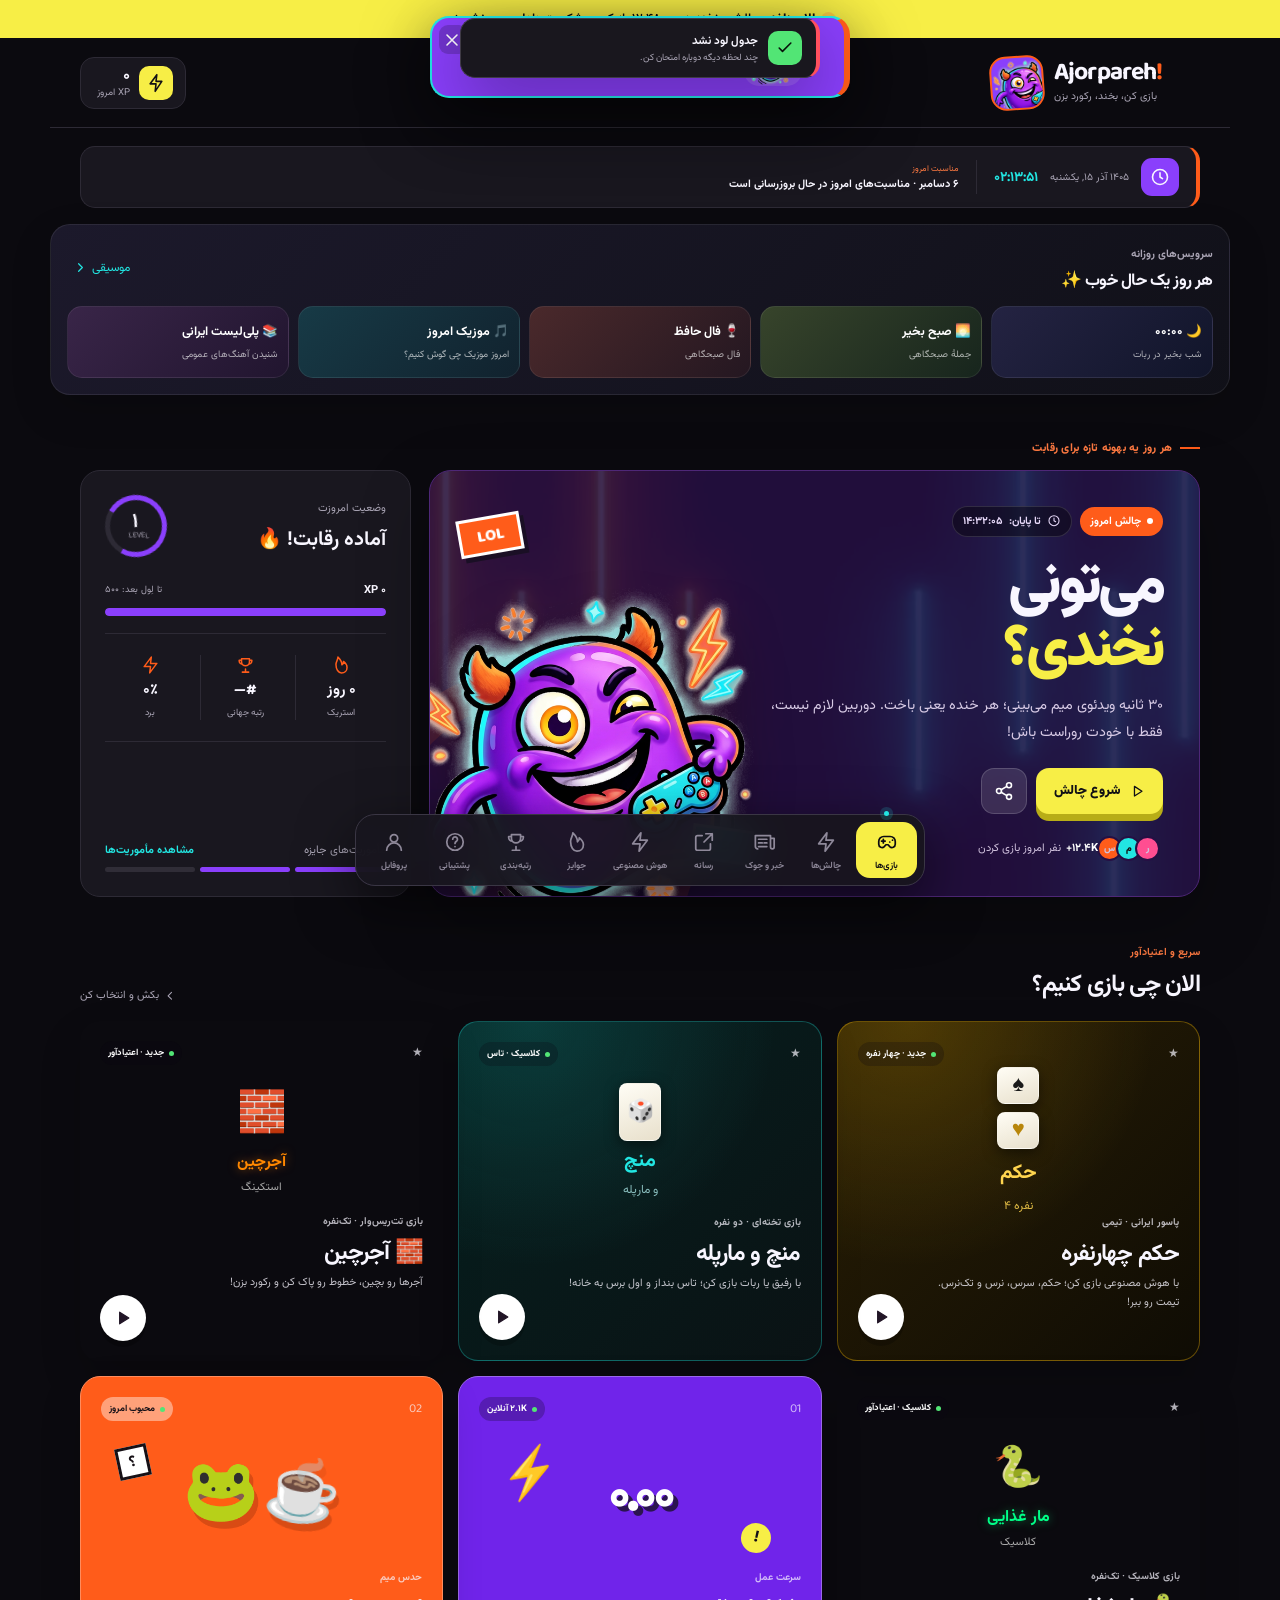
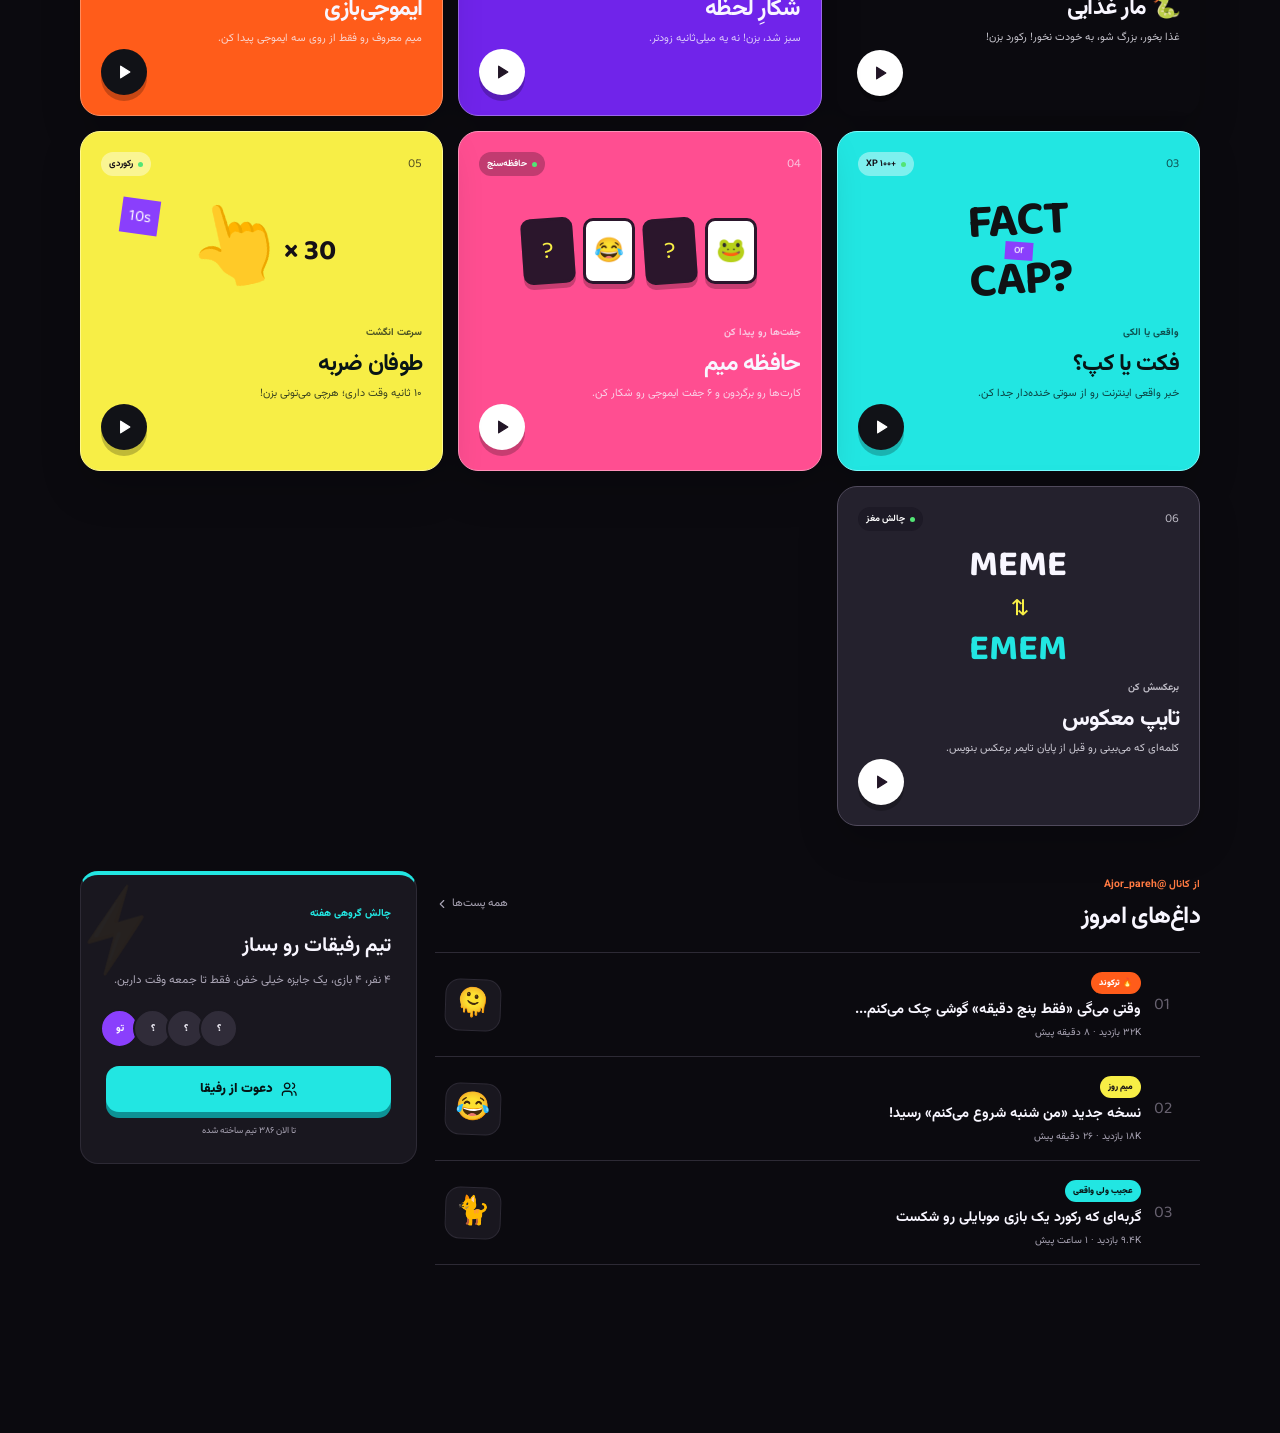
==== webapp/index.html @ c74b1a3f "🚀 Initial commit: Ajor2 Telegram Bot Features: - AI-powered Telegram bot - Hokm card game engine - M" ====
<!doctype html>
<html lang="fa" dir="rtl">
<head>
  <meta charset="utf-8" />
  <meta name="viewport" content="width=device-width, initial-scale=1, viewport-fit=cover" />
  <meta name="theme-color" content="#0b0a0f" />
  <meta name="description" content="Mini App ربات آجُرپاره؛ هوش مصنوعی فارسی، دانلود محتوای عمومی، آپلود فایل از URL، بازی، یادآور، جوایز، QR، استیکر و GIF داخل تلگرام." />
  <meta name="keywords" content="ربات آجرپاره, Ajorparehbot, مینی اپ تلگرام, هوش مصنوعی فارسی, دانلود اینستاگرام تلگرام, آپلود فایل از URL, یادآور تلگرام, بازی تلگرامی, ساخت استیکر و GIF" />
  <meta name="robots" content="index, follow, max-image-preview:large, max-snippet:-1, max-video-preview:-1" />
  <meta name="googlebot" content="index, follow" />
  <meta name="author" content="Ajorpareh" />
  <link rel="canonical" href="https://ajor2-production.up.railway.app/app/" />
  <link rel="icon" type="image/png" href="assets/favicon.png" />
  <link rel="apple-touch-icon" href="assets/icon-192.png" />
  <link rel="manifest" href="site.webmanifest" />

  <meta property="og:type" content="website" />
  <meta property="og:locale" content="fa_IR" />
  <meta property="og:site_name" content="Ajorpareh" />
  <meta property="og:title" content="Mini App آجُرپاره؛ هوش مصنوعی، رسانه و بازی تلگرام" />
  <meta property="og:description" content="هوش مصنوعی فارسی، دانلود عمومی، آپلود URL، بازی، یادآور، جوایز و ابزارهای کاربردی در Mini App ربات آجُرپاره." />
  <meta property="og:url" content="https://ajor2-production.up.railway.app/app/" />
  <meta property="og:image" content="https://ajor2-production.up.railway.app/app/assets/og-cover.jpg" />
  <meta property="og:image:width" content="1200" />
  <meta property="og:image:height" content="630" />
  <meta property="og:image:alt" content="Mini App فارسی ربات آجُرپاره" />
  <meta name="twitter:card" content="summary_large_image" />
  <meta name="twitter:title" content="Mini App ربات آجُرپاره | Ajorparehbot" />
  <meta name="twitter:description" content="هوش مصنوعی، رسانه، بازی و ابزارهای کاربردی فارسی داخل تلگرام" />
  <meta name="twitter:image" content="https://ajor2-production.up.railway.app/app/assets/og-cover.jpg" />

  <title>Mini App آجُرپاره | هوش مصنوعی، دانلود و بازی تلگرام</title>
  <link rel="preload" as="image" href="assets/ajor-mascot.png" />
  <link rel="preconnect" href="https://fonts.googleapis.com" />
  <link rel="preconnect" href="https://fonts.gstatic.com" crossorigin />
  <link href="https://fonts.googleapis.com/css2?family=Baloo+2:wght@700;800&family=Vazirmatn:wght@400;500;600;700;800;900&display=swap" rel="stylesheet" />
  <link rel="stylesheet" href="styles.css?v=20260806-music-daily" />
  <link rel="stylesheet" href="hokm.css?v=1" />
  <link rel="stylesheet" href="ajorchin.css?v=1" />
  <link rel="stylesheet" href="snake.css?v=1" />
  <script type="application/ld+json">
  {
    "@context": "https://schema.org",
    "@graph": [
      {
        "@type": "WebPage",
        "@id": "https://ajor2-production.up.railway.app/app/#webpage",
        "url": "https://ajor2-production.up.railway.app/app/",
        "name": "Mini App آجُرپاره",
        "description": "Mini App فارسی ربات آجُرپاره برای هوش مصنوعی، رسانه، بازی، یادآور، جوایز و ابزارهای تلگرام",
        "inLanguage": "fa-IR",
        "isPartOf": {"@id": "https://ajor2-production.up.railway.app/#website"},
        "about": {"@id": "https://ajor2-production.up.railway.app/#bot"}
      },
      {
        "@type": "Organization",
        "@id": "https://ajor2-production.up.railway.app/#organization",
        "name": "Ajorpareh",
        "url": "https://ajor2-production.up.railway.app/",
        "logo": {
          "@type": "ImageObject",
          "url": "https://ajor2-production.up.railway.app/app/assets/icon-512.png",
          "width": 512,
          "height": 512
        },
        "sameAs": ["https://t.me/Ajor_pareh", "https://t.me/Ajorparehbot"]
      },
      {
        "@type": "SoftwareApplication",
        "@id": "https://ajor2-production.up.railway.app/app/#application",
        "name": "Ajorpareh Telegram Mini App",
        "alternateName": "مینی اپ آجُرپاره",
        "applicationCategory": "UtilitiesApplication",
        "operatingSystem": "Web, Telegram",
        "url": "https://ajor2-production.up.railway.app/app/",
        "installUrl": "https://t.me/Ajorparehbot?start=miniapp",
        "description": "هوش مصنوعی فارسی، دانلود عمومی، آپلود URL، بازی، یادآور، QR، استیکر، GIF، جوایز و پشتیبانی داخل تلگرام",
        "featureList": ["هوش مصنوعی فارسی", "مرکز رسانه و لینک", "بازی و جایزه", "یادآور شخصی", "QR، استیکر و GIF"],
        "image": "https://ajor2-production.up.railway.app/app/assets/og-cover.jpg",
        "offers": {"@type": "Offer", "price": "0", "priceCurrency": "IRR"},
        "publisher": {"@id": "https://ajor2-production.up.railway.app/#organization"}
      }
    ]
  }
  </script>
  <script src="https://telegram.org/js/telegram-web-app.js" defer></script>
  <script src="hokm.js?v=1" defer></script>
  <script src="boardgames.js?v=1" defer></script>
  <script src="ajorchin.js?v=1" defer></script>
  <script src="snake.js?v=1" defer></script>
  <script src="app.js?v=20260808-calendar-quiz" defer></script>
  <script>
    if ('serviceWorker' in navigator) {
      navigator.serviceWorker.register('/app/sw.js').catch(() => {});
    }
  </script>
</head>
<body>
  <svg class="svg-sprite" aria-hidden="true">
    <symbol id="i-game" viewBox="0 0 24 24"><path d="M6 11h4M8 9v4m7-1h.01M18 10h.01M8.5 6h7A5.5 5.5 0 0 1 21 11.5v3a3.5 3.5 0 0 1-6 2.45L13.2 15h-2.4L9 16.95A3.5 3.5 0 0 1 3 14.5v-3A5.5 5.5 0 0 1 8.5 6Z"/></symbol>
    <symbol id="i-zap" viewBox="0 0 24 24"><path d="m13 2-9 12h8l-1 8 9-12h-8l1-8Z"/></symbol>
    <symbol id="i-trophy" viewBox="0 0 24 24"><path d="M8 21h8m-4-4v4M7 4h10v4a5 5 0 0 1-10 0V4Zm0 2H4v1a4 4 0 0 0 4 4m9-5h3v1a4 4 0 0 1-4 4"/></symbol>
    <symbol id="i-help" viewBox="0 0 24 24"><circle cx="12" cy="12" r="9"/><path d="M9.5 9a2.6 2.6 0 1 1 4.4 1.9c-1 .8-1.9 1.3-1.9 2.6M12 17h.01"/></symbol>
    <symbol id="i-user" viewBox="0 0 24 24"><circle cx="12" cy="8" r="4"/><path d="M4 21a8 8 0 0 1 16 0"/></symbol>
    <symbol id="i-fire" viewBox="0 0 24 24"><path d="M12 22c4 0 7-2.8 7-7 0-3-1.7-5.3-4.5-7.5.2 2.1-.8 3.4-2 4.2.1-3.9-2.2-6.9-5-9.7.1 3.4-2.5 5.5-2.5 9.5C5 17.5 8 22 12 22Z"/></symbol>
    <symbol id="i-bolt" viewBox="0 0 24 24"><path d="m13 2-8 11h7l-1 9 8-12h-7l1-8Z"/></symbol>
    <symbol id="i-clock" viewBox="0 0 24 24"><circle cx="12" cy="12" r="9"/><path d="M12 7v5l3 2"/></symbol>
    <symbol id="i-users" viewBox="0 0 24 24"><path d="M16 21v-2a4 4 0 0 0-4-4H6a4 4 0 0 0-4 4v2m7-10a4 4 0 1 0 0-8 4 4 0 0 0 0 8Zm13 10v-2a4 4 0 0 0-3-3.87m-2-11.96a4 4 0 0 1 0 7.75"/></symbol>
    <symbol id="i-arrow-left" viewBox="0 0 24 24"><path d="m15 18-6-6 6-6"/></symbol>
    <symbol id="i-share" viewBox="0 0 24 24"><circle cx="18" cy="5" r="3"/><circle cx="6" cy="12" r="3"/><circle cx="18" cy="19" r="3"/><path d="m8.6 10.5 6.8-4M8.6 13.5l6.8 4"/></symbol>
    <symbol id="i-play" viewBox="0 0 24 24"><path d="m8 5 11 7-11 7V5Z"/></symbol>
    <symbol id="i-trend" viewBox="0 0 24 24"><path d="m3 17 6-6 4 4 7-8m-5 0h5v5"/></symbol>
    <symbol id="i-news" viewBox="0 0 24 24"><path d="M4 19.5A2.5 2.5 0 0 1 1.5 17V5H18v12.5a2 2 0 0 0 4 0V8h-4M5 9h9M5 13h4m2 0h3M5 17h9"/></symbol>
    <symbol id="i-refresh" viewBox="0 0 24 24"><path d="M20 6v5h-5M4 18v-5h5M6.1 9a7 7 0 0 1 11.2-2.2L20 11M4 13l2.7 4.2A7 7 0 0 0 17.9 15"/></symbol>
    <symbol id="i-external" viewBox="0 0 24 24"><path d="M14 3h7v7m0-7-9 9M10 5H5a2 2 0 0 0-2 2v12a2 2 0 0 0 2 2h12a2 2 0 0 0 2-2v-5"/></symbol>
    <symbol id="i-chevron" viewBox="0 0 24 24"><path d="m9 18 6-6-6-6"/></symbol>
    <symbol id="i-message" viewBox="0 0 24 24"><path d="M21 15a4 4 0 0 1-4 4H8l-5 3V7a4 4 0 0 1 4-4h10a4 4 0 0 1 4 4v8Z"/><path d="M8 9h8m-8 4h5"/></symbol>
    <symbol id="i-bug" viewBox="0 0 24 24"><path d="M8 2h8m-4 0v4M7 9H3m18 0h-4M7 14H3m18 0h-4M8 19l-2 3m10-3 2 3M7 12a5 5 0 0 1 10 0v3a5 5 0 0 1-10 0v-3Z"/></symbol>
    <symbol id="i-send" viewBox="0 0 24 24"><path d="m22 2-7 20-4-9-9-4 20-7Z"/><path d="M22 2 11 13"/></symbol>
    <symbol id="i-close" viewBox="0 0 24 24"><path d="m6 6 12 12M18 6 6 18"/></symbol>
    <symbol id="i-check" viewBox="0 0 24 24"><path d="m5 12 4 4L19 6"/></symbol>
    <symbol id="i-lock" viewBox="0 0 24 24"><rect x="4" y="10" width="16" height="11" rx="2"/><path d="M8 10V7a4 4 0 0 1 8 0v3"/></symbol>
    <symbol id="i-edit" viewBox="0 0 24 24"><path d="M12 20h9M16.5 3.5a2.1 2.1 0 0 1 3 3L8 18l-4 1 1-4L16.5 3.5Z"/></symbol>
    <symbol id="i-bell" viewBox="0 0 24 24"><path d="M18 8a6 6 0 0 0-12 0c0 7-3 7-3 9h18c0-2-3-2-3-9m-8 13h4"/></symbol>
    <symbol id="i-shield" viewBox="0 0 24 24"><path d="M12 22s8-4 8-11V5l-8-3-8 3v6c0 7 8 11 8 11Z"/><path d="m9 12 2 2 4-4"/></symbol>
  </svg>

  <div class="preloader" id="preloader" aria-live="polite">
    <div class="loader-burst loader-burst-one"></div>
    <div class="loader-burst loader-burst-two"></div>
    <img src="assets/ajor-mascot.png" alt="" class="preloader-mascot" />
    <strong>Ajorpareh</strong>
    <span>داریم حال خوب رو لود می‌کنیم...</span>
    <div class="loader-track"><i></i></div>
  </div>

  <canvas id="confetti" aria-hidden="true"></canvas>

  <div class="welcome-pop" id="welcomePop" role="status" aria-live="polite" aria-hidden="true">
    <button id="welcomeClose" type="button" aria-label="بستن"><svg><use href="#i-close"/></svg></button>
    <img src="assets/ajor-mascot.png" alt="" />
    <div><small>خوش اومدی به Ajorpareh</small><b id="welcomeMessage">آماده‌ای بترکونیم؟ ⚡</b></div>
  </div>

  <div class="app-shell" id="appShell">
    <div class="top-ticker" aria-label="خبر فوری">
      <span class="live-dot"></span>
      <strong>الان داغه</strong>
      <div class="ticker-copy">چالش «نخندیدن» ۱۲,۴۸۰ بازیکن رو شکست داد!</div>
      <a href="https://t.me/Ajor_pareh" data-telegram-link>ببینش <svg><use href="#i-arrow-left"/></svg></a>
    </div>

    <header class="app-header">
      <a class="brand" href="#games" data-go="games" aria-label="Ajorpareh home">
        <span class="brand-mark"><img src="assets/ajor-mascot.png" alt="ماسکات آجُرپاره" /></span>
        <span class="brand-copy">
          <b>Ajorpareh<span>!</span></b>
          <small>بازی کن، بخند، رکورد بزن</small>
        </span>
      </a>

      <div class="official-links" aria-label="لینک‌های رسمی">
        <a href="https://t.me/Ajor_pareh" data-telegram-link>
          <span>کانال رسمی</span>
          <strong dir="ltr">@Ajor_pareh</strong>
        </a>
        <i></i>
        <a href="https://t.me/Ajorparehbot" data-telegram-link>
          <span>ربات و پشتیبانی</span>
          <strong dir="ltr">@Ajorparehbot</strong>
        </a>
      </div>

      <button class="points-button" type="button" data-go="profile" aria-label="نمایش امتیازها">
        <span><svg><use href="#i-bolt"/></svg></span>
        <div><b data-points>۰</b><small>XP امروز</small></div>
      </button>
    </header>
    <div class="mobile-official-links" aria-label="مسیرهای رسمی">
      <a href="https://t.me/Ajor_pareh" data-telegram-link><span>کانال</span><b dir="ltr">@Ajor_pareh</b></a>
      <i></i>
      <a href="https://t.me/Ajorparehbot" data-telegram-link><span>ربات</span><b dir="ltr">@Ajorparehbot</b></a>
    </div>

    <section class="daily-context" aria-label="تاریخ، ساعت و مناسبت امروز">
      <div class="daily-date-icon"><svg><use href="#i-clock"/></svg></div>
      <div class="daily-date-copy">
        <span id="persianDate">در حال تنظیم تاریخ تهران...</span>
        <b id="tehranClock" dir="ltr">--:--:--</b>
      </div>
      <i></i>
      <div class="daily-event-copy">
        <small>مناسبت امروز</small>
        <b id="worldOccasion">در حال بررسی تقویم میلادی...</b>
      </div>
    </section>

    <section class="mini-daily-tools" aria-label="ابزارهای روزانه و موسیقی">
      <div class="section-heading compact">
        <div><span>سرویس‌های روزانه</span><h2>هر روز یک حال خوب ✨</h2></div>
        <button class="text-link" type="button" data-go="music">موسیقی <svg><use href="#i-arrow-left"/></svg></button>
      </div>
      <div class="mini-daily-tools-grid">
        <button class="mini-daily-tool midnight" type="button" data-open-bot="midnight_greeting"><strong>🌙 ۰۰:۰۰</strong><small>شب بخیر در ربات</small></button>
        <button class="mini-daily-tool morning" type="button" data-open-bot="morning_greeting"><strong>🌅 صبح بخیر</strong><small>جملهٔ صبحگاهی</small></button>
        <button class="mini-daily-tool fal" type="button" data-open-bot="daily_fal"><strong>🍷 فال حافظ</strong><small>فال صبحگاهی</small></button>
        <button class="mini-daily-tool music" type="button" data-go="music"><strong>🎵 موزیک امروز</strong><small>امروز موزیک چی گوش کنیم؟</small></button>
        <button class="mini-daily-tool playlist" type="button" data-open-bot="iran_playlist"><strong>📚 پلی‌لیست ایرانی</strong><small>شنیدن آهنگ‌های عمومی</small></button>
      </div>
    </section>

    <main>
      <section class="page active" data-page="games" aria-labelledby="games-title">
        <div class="section-kicker"><span></span> هر روز یه بهونه تازه برای رقابت</div>
        <div class="hero-grid">
          <article class="daily-hero">
            <div class="hero-noise"></div>
            <div class="hero-content">
              <div class="hero-meta">
                <span class="status-chip"><i></i> چالش امروز</span>
                <span class="time-chip"><svg><use href="#i-clock"/></svg> تا پایان: <b id="countdown">۱۴:۳۲:۰۸</b></span>
              </div>
              <h1 id="games-title">می‌تونی <em>نخندی؟</em></h1>
              <p>۳۰ ثانیه ویدئوی میم می‌بینی؛ هر خنده یعنی باخت. دوربین لازم نیست، فقط با خودت روراست باش!</p>
              <div class="hero-actions">
                <button class="btn btn-accent" data-game="laugh"><svg><use href="#i-play"/></svg> شروع چالش</button>
                <button class="icon-button light" data-share="challenge" aria-label="اشتراک‌گذاری چالش"><svg><use href="#i-share"/></svg></button>
              </div>
              <div class="hero-participants">
                <span class="avatar-stack" aria-hidden="true"><i>س</i><i>م</i><i>ر</i></span>
                <b>+۱۲.۴K</b> نفر امروز بازی کردن
              </div>
            </div>
            <img src="assets/ajor-mascot.png" class="hero-mascot" alt="ماسکات آجُرپاره در حال بازی" />
            <span class="sticker sticker-one">LOL</span>
            <span class="sticker sticker-two">+250</span>
          </article>

          <aside class="score-panel">
            <div class="score-head">
              <div><span>وضعیت امروزت</span><h2>آماده رقابت! 🔥</h2></div>
              <div class="level-ring"><b id="heroLevel">۱</b><span>LEVEL</span></div>
            </div>
            <div class="score-progress">
              <span><b id="heroPoints">۰ XP</b><small id="heroNextLevel">تا لِول بعد: ۵۰۰</small></span>
              <div><i id="heroProgress"></i></div>
            </div>
            <div class="mini-stats">
              <div><svg><use href="#i-fire"/></svg><b id="heroStreak">۰ روز</b><span>استریک</span></div>
              <div><svg><use href="#i-trophy"/></svg><b id="heroRank">#—</b><span>رتبه جهانی</span></div>
              <div><svg><use href="#i-zap"/></svg><b id="heroWinRate">۰٪</b><span>برد</span></div>
            </div>
            <div class="daily-mission" data-go="rewards" role="button" tabindex="0"><span>مأموریت‌های جایزه</span><b id="heroMissionSummary">مشاهده مأموریت‌ها</b><div><i></i><i></i><i></i></div></div>
          </aside>
        </div>

        <div class="section-heading">
          <div><span>سریع و اعتیادآور</span><h2>الان چی بازی کنیم؟</h2></div>
          <div class="swipe-hint"><svg><use href="#i-arrow-left"/></svg> بکش و انتخاب کن</div>
        </div>

        <div class="game-carousel" id="gameCarousel" tabindex="0" aria-label="بازی‌های فوری">
          <article class="game-card hokm-feature-card" data-go="hokm" role="button" tabindex="0">
            <div class="card-top"><span class="game-number">★</span><span class="online-chip"><i></i> جدید · چهار نفره</span></div>
            <div class="game-art hokm-art" aria-hidden="true"><span class="hokm-mini-card">♠</span><span class="hokm-mini-card gold">♥</span><b>حکم</b><i>۴ نفره</i></div>
            <div class="game-info"><span>پاسور ایرانی · تیمی</span><h3>حکم چهارنفره</h3><p>با هوش مصنوعی بازی کن؛ حکم، سرس، نرس و تک‌نرس. تیمت رو ببر!</p></div>
            <button class="card-play" aria-label="اجرای بازی حکم"><svg><use href="#i-play"/></svg></button>
          </article>
          <article class="game-card board-game-card" data-go="boardgames" role="button" tabindex="0">
            <div class="card-top"><span class="game-number">★</span><span class="online-chip"><i></i> کلاسیک · تاس</span></div>
            <div class="game-art boardgame-art" aria-hidden="true"><span class="hokm-mini-card">🎲</span><b>منچ</b><i>و مارپله</i></div>
            <div class="game-info"><span>بازی تخته‌ای · دو نفره</span><h3>منچ و مارپله</h3><p>با رفیق یا ربات بازی کن؛ تاس بنداز و اول برس به خانه!</p></div>
            <button class="card-play" aria-label="اجرای منچ و مارپله"><svg><use href="#i-play"/></svg></button>
          </article>
          <article class="game-card ajorchin-card" data-go="ajorchin" role="button" tabindex="0">
            <div class="card-top"><span class="game-number">★</span><span class="online-chip"><i></i> جدید · اعتیادآور</span></div>
            <div class="game-art ajorchin-art" aria-hidden="true"><span>🧱</span><b>آجرچین</b><i>استکینگ</i></div>
            <div class="game-info"><span>بازی تت‌ریس‌وار · تک‌نفره</span><h3>🧱 آجرچین</h3><p>آجرها رو بچین، خطوط رو پاک کن و رکورد بزن!</p></div>
            <button class="card-play" aria-label="اجرای آجرچین"><svg><use href="#i-play"/></svg></button>
          </article>
          <article class="game-card snake-card" data-go="snake" role="button" tabindex="0">
            <div class="card-top"><span class="game-number">★</span><span class="online-chip"><i></i> کلاسیک · اعتیادآور</span></div>
            <div class="game-art snake-art" aria-hidden="true"><span>🐍</span><b>مار غذایی</b><i>کلاسیک</i></div>
            <div class="game-info"><span>بازی کلاسیک · تک‌نفره</span><h3>🐍 مار غذایی</h3><p>غذا بخور، بزرگ شو، به خودت نخور! رکورد بزن!</p></div>
            <button class="card-play" aria-label="اجرای مار غذایی"><svg><use href="#i-play"/></svg></button>
          </article>
          <article class="game-card purple-card" data-game="reflex" role="button" tabindex="0">
            <div class="card-top"><span class="game-number">01</span><span class="online-chip"><i></i> ۲.۱K آنلاین</span></div>
            <div class="game-art reaction-art" aria-hidden="true"><span>۰.۰۰</span><b>⚡</b><i>!</i></div>
            <div class="game-info"><span>سرعت عمل</span><h3>شکارِ لحظه</h3><p>سبز شد، بزن! نه یه میلی‌ثانیه زودتر.</p></div>
            <button class="card-play" aria-label="اجرای شکار لحظه"><svg><use href="#i-play"/></svg></button>
          </article>

          <article class="game-card orange-card" data-game="emoji" role="button" tabindex="0">
            <div class="card-top"><span class="game-number">02</span><span class="online-chip dark"><i></i> محبوب امروز</span></div>
            <div class="game-art emoji-art" aria-hidden="true"><span>🐸</span><span>☕</span><b>؟</b></div>
            <div class="game-info"><span>حدس میم</span><h3>ایموجی‌بازی</h3><p>میم معروف رو فقط از روی سه ایموجی پیدا کن.</p></div>
            <button class="card-play dark-play" aria-label="اجرای ایموجی بازی"><svg><use href="#i-play"/></svg></button>
          </article>

          <article class="game-card cyan-card" data-game="cap" role="button" tabindex="0">
            <div class="card-top"><span class="game-number">03</span><span class="online-chip dark"><i></i> +۱۰۰ XP</span></div>
            <div class="game-art cap-art" aria-hidden="true"><b>FACT</b><i>or</i><strong>CAP?</strong></div>
            <div class="game-info dark-copy"><span>واقعی یا الکی</span><h3>فکت یا کپ؟</h3><p>خبر واقعی اینترنت رو از سوتی خنده‌دار جدا کن.</p></div>
            <button class="card-play dark-play" aria-label="اجرای فکت یا کپ"><svg><use href="#i-play"/></svg></button>
          </article>

          <article class="game-card pink-card" data-game="memory" role="button" tabindex="0">
            <div class="card-top"><span class="game-number">04</span><span class="online-chip"><i></i> حافظه‌سنج</span></div>
            <div class="game-art memory-art" aria-hidden="true"><span>?</span><span>😂</span><span>?</span><span>🐸</span></div>
            <div class="game-info"><span>جفت‌ها رو پیدا کن</span><h3>حافظه میم</h3><p>کارت‌ها رو برگردون و ۶ جفت ایموجی رو شکار کن.</p></div>
            <button class="card-play" aria-label="اجرای حافظه میم"><svg><use href="#i-play"/></svg></button>
          </article>

          <article class="game-card yellow-card" data-game="tap" role="button" tabindex="0">
            <div class="card-top"><span class="game-number">05</span><span class="online-chip dark"><i></i> رکوردی</span></div>
            <div class="game-art tap-art" aria-hidden="true"><span>👆</span><b>× 30</b><i>10s</i></div>
            <div class="game-info dark-copy"><span>سرعت انگشت</span><h3>طوفان ضربه</h3><p>۱۰ ثانیه وقت داری؛ هرچی می‌تونی بزن!</p></div>
            <button class="card-play dark-play" aria-label="اجرای طوفان ضربه"><svg><use href="#i-play"/></svg></button>
          </article>

          <article class="game-card dark-card" data-game="reverse" role="button" tabindex="0">
            <div class="card-top"><span class="game-number">06</span><span class="online-chip"><i></i> چالش مغز</span></div>
            <div class="game-art reverse-art" aria-hidden="true"><b>MEME</b><i>⇄</i><strong>EMEM</strong></div>
            <div class="game-info"><span>برعکسش کن</span><h3>تایپ معکوس</h3><p>کلمه‌ای که می‌بینی رو قبل از پایان تایمر برعکس بنویس.</p></div>
            <button class="card-play" aria-label="اجرای تایپ معکوس"><svg><use href="#i-play"/></svg></button>
          </article>
        </div>

        <div class="content-grid">
          <section class="trend-section" aria-labelledby="trend-title">
            <div class="section-heading compact"><div><span>از کانال @Ajor_pareh</span><h2 id="trend-title">داغ‌های امروز</h2></div><a href="https://t.me/Ajor_pareh" data-telegram-link>همه پست‌ها <svg><use href="#i-arrow-left"/></svg></a></div>
            <div class="trend-list" id="channelPostList">
              <a class="trend-item" href="https://t.me/Ajor_pareh" data-telegram-link>
                <span class="trend-rank">01</span><div><span class="tag hot">🔥 ترکوند</span><h3>وقتی می‌گی «فقط پنج دقیقه» گوشی چک می‌کنم...</h3><p>۳۲K بازدید · ۸ دقیقه پیش</p></div><span class="trend-emoji">🫠</span>
              </a>
              <a class="trend-item" href="https://t.me/Ajor_pareh" data-telegram-link>
                <span class="trend-rank">02</span><div><span class="tag">میم روز</span><h3>نسخه جدید «من شنبه شروع می‌کنم» رسید!</h3><p>۱۸K بازدید · ۲۶ دقیقه پیش</p></div><span class="trend-emoji">😂</span>
              </a>
              <a class="trend-item" href="https://t.me/Ajor_pareh" data-telegram-link>
                <span class="trend-rank">03</span><div><span class="tag cyan">عجیب ولی واقعی</span><h3>گربه‌ای که رکورد یک بازی موبایلی رو شکست</h3><p>۹.۴K بازدید · ۱ ساعت پیش</p></div><span class="trend-emoji">🐈</span>
              </a>
            </div>
          </section>

          <aside class="week-challenge">
            <span class="eyebrow">چالش گروهی هفته</span>
            <h2>تیم رفیقات رو بساز</h2>
            <p>۴ نفر، ۴ بازی، یک جایزه خیلی خفن. فقط تا جمعه وقت دارین.</p>
            <div class="team-row"><span>تو</span><span>؟</span><span>؟</span><span>؟</span></div>
            <button class="btn btn-cyan" data-share="invite"><svg><use href="#i-users"/></svg> دعوت از رفیقا</button>
            <small>تا الان ۳۸۶ تیم ساخته شده</small>
          </aside>
        </div>
      </section>

      <section class="page" data-page="hokm" aria-labelledby="hokm-title">
        <div class="hokm-topbar">
          <button class="icon-button light" data-go="games" aria-label="بازگشت به بازی‌ها"><svg><use href="#i-arrow-right"/></svg></button>
          <h1 id="hokm-title">🎴 حکم چهارنفره</h1>
          <span class="hokm-status-chip" id="hokmStatusChip">آفلاین</span>
        </div>
        <div id="hokmRoot" class="hokm-root"><p class="hokm-loading">در حال آماده‌سازی میز حکم…</p></div>
      </section>

      <section class="page" data-page="boardgames" aria-labelledby="boardgames-title">
        <div class="hokm-topbar">
          <button class="icon-button light" data-go="games" aria-label="بازگشت به بازی‌ها"><svg><use href="#i-arrow-right"/></svg></button>
          <h1 id="boardgames-title">🎲 منچ و مارپله</h1>
          <span class="hokm-status-chip" id="bgStatusChip">آفلاین</span>
        </div>
        <div id="boardGamesRoot" class="hokm-root"><p class="hokm-loading">در حال آماده‌سازی میز بازی…</p></div>
      </section>

      <section class="page" data-page="ajorchin" aria-labelledby="ajorchin-title">
        <div class="hokm-topbar">
          <button class="icon-button light" data-go="games" aria-label="بازگشت به بازی‌ها"><svg><use href="#i-arrow-right"/></svg></button>
          <h1 id="ajorchin-title">🧱 آجرچین</h1>
          <span class="hokm-status-chip" id="ajorchinStatusChip">آفلاین</span>
        </div>
        <div id="pageBoardgames"><p class="hokm-loading">در حال آماده‌سازی آجرچین…</p></div>
      </section>

      <section class="page" data-page="snake" aria-labelledby="snake-title">
        <div class="hokm-topbar">
          <button class="icon-button light" data-go="games" aria-label="بازگشت به بازی‌ها"><svg><use href="#i-arrow-right"/></svg></button>
          <h1 id="snake-title">🐍 مار غذایی</h1>
          <span class="hokm-status-chip" id="snakeStatusChip">آفلاین</span>
        </div>
        <div id="pageSnake"><p class="hokm-loading">در حال آماده‌سازی مار غذایی…</p></div>
      </section>

      <section class="page" data-page="calendar" aria-labelledby="calendar-title">
        <div class="cal-header">
          <span class="section-kicker"><span></span> تقویم جلالی · شمسی</span>
          <h1 id="calendar-title">تقویم ایرانی</h1>
          <p>امروز و مناسبت‌های هر روز را ببین؛ ماه را عوض کن.</p>
        </div>
        <div class="cal-today-card" id="calTodayCard">
          <div class="cal-today-date"><span id="calTodayDay">—</span><b id="calTodayMonthYear">—</b></div>
          <div class="cal-today-info">
            <p id="calTodayGregorian">—</p>
            <p id="calTodayIslamic">—</p>
            <div id="calTodayOccasions" class="cal-today-occasions"></div>
          </div>
        </div>
        <div class="cal-controls">
          <button class="icon-button light" id="calPrevBtn" aria-label="ماه قبل"><svg><use href="#i-arrow-right"/></svg></button>
          <h2 id="calMonthTitle">—</h2>
          <button class="icon-button light" id="calNextBtn" aria-label="ماه بعد"><svg><use href="#i-arrow-left"/></svg></button>
        </div>
        <div class="cal-weekdays"><span>ش</span><span>ی</span><span>د</span><span>س</span><span>چ</span><span>پ</span><span>ج</span></div>
        <div class="cal-grid" id="calGrid"></div>
        <div class="cal-legend"><span><i class="today-dot"></i> امروز</span><span><i class="occ-dot"></i> مناسبت</span></div>
        <div class="cal-occasions-panel" id="calOccasionsPanel"></div>
      </section>

      <section class="page" data-page="challenges" aria-labelledby="challenges-title">
        <div class="page-title-row">
          <div><span class="section-kicker"><span></span> جرأت داری؟</span><h1 id="challenges-title">چالش‌های وایرال</h1><p>بازی کن، مدرک جمع کن و رفیقات رو تگ کن.</p></div>
          <div class="streak-box"><svg><use href="#i-fire"/></svg><span><b>۷ روز</b><small>استریک فعلی</small></span></div>
        </div>
        <div class="filter-row" role="group" aria-label="فیلتر چالش‌ها">
          <button class="filter-button active" data-filter="all">همه</button><button class="filter-button" data-filter="daily">روزانه</button><button class="filter-button" data-filter="friends">با رفیقا</button><button class="filter-button" data-filter="quick">زیر ۱ دقیقه</button>
        </div>
        <div class="challenge-grid">
          <article class="challenge-card featured-challenge" data-category="daily quick">
            <div class="challenge-visual face-visual"><span>😐</span><i>→</i><span>🤣</span><b>نخند!</b></div>
            <div class="challenge-body"><div class="challenge-meta"><span class="tag hot">داغ‌ترین</span><span><svg><use href="#i-users"/></svg> ۱۲.۴K</span></div><h2>۳۰ ثانیه نخند</h2><p>سه میم، سی ثانیه و یک صورت کاملاً جدی. آسونه؟ ثابت کن.</p><div class="reward-line"><span>جایزه</span><b>+۲۵۰ XP</b></div><button class="btn btn-accent join-challenge" data-game="laugh">بزن بریم <svg><use href="#i-arrow-left"/></svg></button></div>
          </article>
          <article class="challenge-card" data-category="friends">
            <div class="challenge-visual voice-visual"><span>🎤</span><b>۳×</b></div>
            <div class="challenge-body"><div class="challenge-meta"><span class="tag purple">با رفیقا</span><span><svg><use href="#i-clock"/></svg> ۲ روز</span></div><h2>ویس بدون «اِممم»</h2><p>۶۰ ثانیه حرف بزن؛ هر «اِمم» یک امتیاز برای رفیقت.</p><div class="reward-line"><span>جایزه</span><b>+۱۸۰ XP</b></div><button class="btn btn-outline join-challenge">شرکت می‌کنم</button></div>
          </article>
          <article class="challenge-card" data-category="quick daily">
            <div class="challenge-visual scroll-visual"><span>👆</span><b>STOP</b></div>
            <div class="challenge-body"><div class="challenge-meta"><span class="tag cyan">۴۵ ثانیه</span><span><svg><use href="#i-users"/></svg> ۶.۸K</span></div><h2>اسکرول ممنوع!</h2><p>می‌تونی ۴۵ ثانیه بدون اسکرول کردن دووم بیاری؟</p><div class="reward-line"><span>جایزه</span><b>+۱۲۰ XP</b></div><button class="btn btn-outline join-challenge">شرکت می‌کنم</button></div>
          </article>
          <article class="challenge-card" data-category="friends quick">
            <div class="challenge-visual pose-visual"><span>🤳</span><i>✨</i></div>
            <div class="challenge-body"><div class="challenge-meta"><span class="tag">میم‌ساز</span><span><svg><use href="#i-clock"/></svg> ۸ ساعت</span></div><h2>بدترین ژست ممکن</h2><p>عجیب‌ترین سلفی رو بگیر و رأی جمع کن. خجالت نکش!</p><div class="reward-line"><span>جایزه</span><b>بج ویژه</b></div><button class="btn btn-outline join-challenge">شرکت می‌کنم</button></div>
          </article>
          <article class="challenge-card" data-category="daily quick">
            <div class="challenge-visual memory-visual"><span>🧠</span><b>6 PAIRS</b></div>
            <div class="challenge-body"><div class="challenge-meta"><span class="tag purple">جدید</span><span><svg><use href="#i-clock"/></svg> ۱ دقیقه</span></div><h2>حافظه میم</h2><p>همه جفت‌ها رو با کمتر از ۱۸ حرکت پیدا کن.</p><div class="reward-line"><span>جایزه</span><b>+۱۴۰ XP</b></div><button class="btn btn-outline join-challenge" data-game="memory">شروع چالش</button></div>
          </article>
          <article class="challenge-card" data-category="daily quick">
            <div class="challenge-visual tap-visual"><span>👆</span><b>10 SEC</b></div>
            <div class="challenge-body"><div class="challenge-meta"><span class="tag hot">رکوردی</span><span><svg><use href="#i-users"/></svg> ۳.۲K</span></div><h2>طوفان ضربه</h2><p>در ۱۰ ثانیه بیشتر از ۴۰ ضربه ثبت کن.</p><div class="reward-line"><span>جایزه</span><b>+۱۲۰ XP</b></div><button class="btn btn-outline join-challenge" data-game="tap">شروع چالش</button></div>
          </article>
        </div>
      </section>

      <section class="page" data-page="news" aria-labelledby="news-title">
        <div class="news-hero">
          <div>
            <span class="section-kicker"><span></span> تازه، کوتاه، خواندنی</span>
            <h1 id="news-title">نبضِ امروز</h1>
            <p>خبرهای تازه ایران، جهان و تکنولوژی؛ مستقیم از RSS منابع و بدون شلوغ‌کاری.</p>
            <div class="news-live-line"><i></i><span id="newsUpdated">در حال دریافت تازه‌ترین خبرها...</span></div>
          </div>
          <div class="news-hero-art" aria-hidden="true"><span>🗞</span><b>LIVE</b><i>⚡</i></div>
        </div>

        <div class="news-toolbar">
          <div class="news-filters" role="group" aria-label="فیلتر خبرها">
            <button class="active" data-news-filter="all">همه</button>
            <button data-news-filter="iran">ایران</button>
            <button data-news-filter="world">جهان</button>
            <button data-news-filter="tech">تکنولوژی</button>
          </div>
          <button class="news-refresh" id="newsRefresh" type="button"><svg><use href="#i-refresh"/></svg> بروزرسانی</button>
        </div>

        <div class="news-layout">
          <section>
            <div class="news-grid" id="newsGrid" aria-live="polite">
              <article class="news-skeleton"><i></i><span></span><b></b><p></p></article>
              <article class="news-skeleton"><i></i><span></span><b></b><p></p></article>
              <article class="news-skeleton"><i></i><span></span><b></b><p></p></article>
              <article class="news-skeleton"><i></i><span></span><b></b><p></p></article>
            </div>
            <div class="news-empty" id="newsEmpty" hidden><span>📡</span><b>فعلاً خبرها نرسیدن</b><p>چند لحظه دیگه دوباره بروزرسانی کن.</p></div>
          </section>

          <aside class="joke-station">
            <div class="joke-head"><span>😂</span><div><small>حال‌خوب‌کن روز</small><h2>جوک‌دونی</h2></div></div>
            <blockquote id="jokeText">یه جوک تازه توی راهه...</blockquote>
            <div class="joke-reactions"><button data-joke-reaction="😂">😂 <span>۱۲۸</span></button><button data-joke-reaction="😐">😐 <span>۱۷</span></button></div>
            <button class="btn btn-accent" id="newJoke" type="button"><svg><use href="#i-refresh"/></svg> یکی دیگه بگو</button>
            <small class="joke-note">هر بار یه جوک تصادفی؛ برای رفیقات هم بفرست!</small>
            <button class="share-joke" id="shareJoke" type="button"><svg><use href="#i-share"/></svg> اشتراک جوک</button>
          </aside>
        </div>
        <p class="news-disclaimer">منبع هر خبر روی کارت مشخص است. Ajorpareh فقط عنوان و خلاصه RSS عمومی منابع را نمایش می‌دهد.</p>
      </section>

      <section class="page" data-page="media" aria-labelledby="media-title">
        <div class="media-hero">
          <div><span class="section-kicker"><span></span> فایل و ویدئو بدون خروج از تلگرام</span><h1 id="media-title">مرکز رسانه و لینک</h1><p>دانلود محتوای عمومی شبکه‌های اجتماعی، آپلود فایل مستقیم از URL و بررسی ساختار لینک‌های مشکوک.</p></div>
          <div class="media-cloud" aria-hidden="true"><span>⬇</span><b>URL</b></div>
        </div>
        <div class="media-tools-grid">
          <section class="media-tool-card">
            <span class="eyebrow">Instagram · TikTok · YouTube · X · Facebook</span><h2>دانلود حرفه‌ای شبکه‌ها</h2>
            <p>لینک عمومی پست، Reel یا ویدئو را بفرست؛ ده‌ها پلتفرم + هر سایت با ویدئو پشتیبانی می‌شود. ویدئوهای بزرگ خودکار فشرده می‌شوند و گزینه استخراج صوت MP3 هم داری.</p>
            <form id="socialDownloadForm"><input id="socialDownloadUrl" type="url" required placeholder="https://instagram.com/reel/..." /><button class="btn btn-cyan" type="submit">ثبت دانلود</button></form>
            <small>محتوای خصوصی، نیازمند ورود یا DRM پشتیبانی نمی‌شود.</small>
          </section>
          <section class="media-tool-card instagram-comment-card">
            <span class="eyebrow">Instagram · Public Comment</span><h2>💬 کپی متن کامنت</h2>
            <p>لینک مستقیم همان کامنت را بفرست تا متن کامنت عمومی را برای کپی‌کردن برگردانم.</p>
            <form id="instagramCommentForm"><input id="instagramCommentUrl" type="url" required placeholder="https://instagram.com/reel/.../?comment_id=..." /><button class="btn btn-outline" type="submit">استخراج متن</button></form>
            <div id="instagramCommentResult" class="link-inspection-result" hidden></div>
          </section>
          <section class="media-tool-card">
            <span class="eyebrow">Direct File Uploader</span><h2>آپلود فایل از URL</h2>
            <p>لینک مستقیم HTTPS فیلم، عکس، صوت، PDF یا ZIP را بده تا فایل داخل تلگرام برایت ارسال شود.</p>
            <form id="urlUploadForm"><input id="urlUploadInput" type="url" required placeholder="https://example.com/movie.mp4" /><button class="btn btn-accent" type="submit">آپلود به تلگرام</button></form>
            <small>صفحه سایت قبول نیست؛ لینک باید مستقیم باشد. تقریباً هر فرمتی (APK، EXE، PDF، ZIP، Office و…) تا ۲ گیگابایت پشتیبانی می‌شود.</small>
          </section>
          <section class="media-tool-card link-inspector-card">
            <span class="eyebrow">Anti-Phishing Check</span><h2>بررسی امنیت لینک</h2>
            <p>HTTPS، دامنه کوتاه‌شده، Punycode، IP مستقیم و واژه‌های حساس لینک بررسی می‌شوند.</p>
            <form id="linkInspectForm"><input id="linkInspectUrl" type="url" required placeholder="https://example.com/path" /><button class="btn btn-outline" type="submit">بررسی لینک</button></form>
            <div id="linkInspectionResult" class="link-inspection-result" hidden></div>
          </section>
          <section class="media-tool-card music-card" role="button" tabindex="0" data-go="music">
            <span class="eyebrow">🎵 Music Center · جستجو · ترند · تشخیص</span><h2>🎧 بخش موسیقی</h2>
            <p>جستجوی آهنگ با اسم خواننده، آهنگ‌های ترند، گوش دادن آنلاین و تشخیص آهنگ با تکه صدا — همه در یک بخش.</p>
            <div class="music-actions"><button class="btn btn-accent" type="button" data-go="music">🎵 ورود به بخش موسیقی</button></div>
          </section>
        </div>
        <p class="media-legal-note">⚠️ فقط محتوای عمومی و فایل‌هایی را دریافت کن که مالک آن هستی یا اجازه ذخیره‌شان را داری. رمز، کوکی یا اطلاعات ورود هیچ سایتی را برای ربات نفرست.</p>
      </section>

      <section class="page" data-page="music" aria-labelledby="music-title">
        <div class="hokm-topbar">
          <button class="icon-button light" data-go="media" aria-label="بازگشت به رسانه"><svg><use href="#i-arrow-right"/></svg></button>
          <h1 id="music-title">🎧 موسیقی</h1>
          <span class="hokm-status-chip" id="musicStatusChip">آماده</span>
        </div>
        <div class="music-tabs">
          <button class="music-tab active" data-mtab="search">🔎 جستجو</button>
          <button class="music-tab" data-mtab="trending">🔥 ترند</button>
          <button class="music-tab" data-mtab="listen">🎧 گوش دادن</button>
        </div>
        <div class="music-quick-actions" aria-label="ابزارهای موسیقی ایرانی">
          <button class="btn btn-outline btn-mini" id="musicIranianTrendBtn" type="button">🇮🇷 ترند ایرانی</button>
          <button class="btn btn-outline btn-mini" id="musicIranianRemixBtn" type="button">🎚 ریمیکس ایرانی</button>
          <button class="btn btn-accent btn-mini" type="button" data-open-bot="iran_playlist">📚 پلی‌لیست عمومی</button>
          <button class="btn btn-outline btn-mini" type="button" data-open-bot="daily_music">📅 موزیک امروز</button>
        </div>
        <div id="musicTabSearch" class="music-tab-panel">
          <div class="media-tool-card">
            <h2>جستجوی آهنگ</h2>
            <p>نام آهنگ یا خواننده را بنویس (فارسی/انگلیسی).</p>
            <form id="musicSearchForm"><input id="musicSearchInput" type="text" required minlength="2" maxlength="120" placeholder="نام آهنگ یا خواننده..." /><button class="btn btn-cyan" type="submit">جستجو</button></form>
            <div id="musicResults" class="music-results"><p>اسم آهنگ را بنویس.</p></div>
          </div>
        </div>
        <div id="musicTabTrending" class="music-tab-panel" hidden>
          <div class="media-tool-card">
            <h2>🔥 آهنگ‌های ترند</h2>
            <p>ترند جهانی یا ایرانی را انتخاب کن؛ پاپ، رپ، سنتی و ریمیکس هم پوشش داده می‌شود.</p>
            <button class="btn btn-outline" id="musicTrendingBtn2" type="button">🔥 نمایش ترندها</button>
            <div id="musicTrendingResults" class="music-results"><p>دکمه را بزن تا ترندها بیاید.</p></div>
          </div>
        </div>
        <div id="musicTabListen" class="music-tab-panel" hidden>
          <div class="media-tool-card">
            <h2>🎧 گوش دادن آنلاین</h2>
            <p>ترندها را همین‌جا پخش کن؛ دانلود در ربات هم دارد.</p>
            <button class="btn btn-accent" id="musicListenBtn2" type="button">🎧 پخش آنلاین ترندها</button>
            <div id="musicListenResults" class="music-results"><p>دکمه را بزن.</p></div>
          </div>
        </div>
        <p class="music-recognize-note">🎤 <b>تشخیص آهنگ:</b> برای شناسایی با تکه صدا، به ربات برو ← <code>/song</code> ← «🎤 تشخیص آهنگ»</p>
      </section>

      <section class="page" data-page="rewards" aria-labelledby="rewards-title">
        <div class="rewards-hero">
          <div><span class="section-kicker"><span></span> سکه بگیر، جایزه ببر</span><h1 id="rewards-title">باشگاه جوایز</h1><p>گردونه شانس، فروشگاه مدال‌ها، قرعه‌کشی و پیش‌بینی ترندها.</p></div>
          <div class="coin-balance"><span>🪙 موجودی سکه</span><b id="clubCoins">۰</b><small id="economyMultiplier">ضریب اقتصاد: ۱×</small></div>
        </div>
        <div class="rewards-grid">
          <section class="wheel-card"><span class="eyebrow">هر روز یک چرخش رایگان</span><h2>گردونه شانس</h2><div class="wheel-disc" id="wheelDisc"><span>🎁</span><i>🪙</i><b>⚡</b></div><p id="spinHint">اولین چرخش امروز رایگانه.</p><button class="btn btn-accent" id="spinButton">بچرخون!</button></section>
          <section class="club-panel"><div class="section-heading compact"><div><span>آیتم‌های مجازی</span><h2>فروشگاه</h2></div></div><div class="shop-grid" id="shopGrid"><p>در حال دریافت آیتم‌ها...</p></div></section>
        </div>
        <div class="club-lower-grid">
          <section class="club-panel gift-code-panel"><div class="section-heading compact"><div><span>هدیه مدیر و کمپین‌ها</span><h2>فعال‌سازی کد هدیه</h2></div><span>🎟</span></div><form id="miniGiftForm"><input id="miniGiftCode" maxlength="20" autocomplete="off" placeholder="مثلاً AJOR100" required /><button type="submit">دریافت هدیه</button></form><p id="miniGiftHint">کد می‌تونه شامل سکه، XP، سهمیه AI، نشان، استیکر یا گیف باشه.</p></section>
          <section class="club-panel mission-club"><div class="section-heading compact"><div><span>کار واقعی، جایزه واقعی</span><h2>مأموریت‌های جایزه</h2></div><button class="news-refresh" id="missionRefresh" type="button"><svg><use href="#i-refresh"/></svg> بروزرسانی</button></div><div id="missionList" class="mission-list"><p>در حال محاسبه مأموریت‌ها...</p></div></section>
          <section class="club-panel"><div class="section-heading compact"><div><span>با سکه شرکت کن</span><h2>قرعه‌کشی‌ها</h2></div></div><div id="raffleList" class="club-list"><p>فعلاً در حال بررسی...</p></div></section>
          <section class="club-panel"><div class="section-heading compact"><div><span>ترند بعدی رو حدس بزن</span><h2>پیش‌بینی‌ها</h2></div></div><div id="predictionList" class="club-list"><p>در حال بارگذاری...</p></div></section>
          <section class="club-panel leaderboard-live"><div class="section-heading compact"><div><span>مسابقه تازه</span><h2>برترین‌های دوره</h2></div><div class="period-tabs"><button class="active" data-live-board="weekly">هفته</button><button data-live-board="monthly">ماه</button></div></div><div id="liveLeaderboard" class="live-leaderboard"><p>در حال محاسبه...</p></div></section>
        </div>
      </section>

      <section class="page" data-page="leaderboard" aria-labelledby="leaderboard-title">
        <div class="page-title-row leaderboard-title-row">
          <div><span class="section-kicker"><span></span> تالار خفن‌ها</span><h1 id="leaderboard-title">جدول رکوردها</h1><p>هر رکوردی بالاخره شکسته می‌شه. شاید امروز دست تو!</p></div>
          <button class="icon-label-button" data-share="rank"><svg><use href="#i-share"/></svg><span>اشتراک رتبه</span></button>
        </div>
        <div class="leader-tabs segmented-control" role="tablist">
          <button class="active" data-board="all">همه‌زمان</button><button data-board="monthly">این ماه</button><button data-board="weekly">این هفته</button>
        </div>
        <div class="podium" id="podium">
          <div class="podium-player second"><div class="podium-avatar">ن<span>2</span></div><h3>نیما.exe</h3><p>۸,۸۴۰ XP</p><i></i></div>
          <div class="podium-player first"><div class="crown">♛</div><div class="podium-avatar">س<span>1</span></div><h3>سارا_میم</h3><p>۹,۶۲۰ XP</p><i></i></div>
          <div class="podium-player third"><div class="podium-avatar">ک<span>3</span></div><h3>کپ‌نشدنی</h3><p>۸,۱۱۰ XP</p><i></i></div>
        </div>
        <div class="rank-list" id="rankList">
          <div class="your-rank"><span>رتبه تو</span><b id="boardMyRank">#—</b><p>با بازی و چالش رتبه‌ات رو بالا ببر</p><strong id="boardMyPoints">۰ XP</strong></div>
          <article><span class="rank-num">04</span><span class="rank-avatar orange-avatar">ا</span><div><b>امیرِ همیشه آنلاین</b><small>برد ۹۱٪</small></div><strong>۷,۹۸۰</strong><span class="rank-change up">↑ ۲</span></article>
          <article><span class="rank-num">05</span><span class="rank-avatar cyan-avatar">پ</span><div><b>پاستیل_بنفش</b><small>استریک ۱۸ روز</small></div><strong>۷,۶۴۰</strong><span class="rank-change">—</span></article>
          <article><span class="rank-num">06</span><span class="rank-avatar yellow-avatar">م</span><div><b>من_نبودم</b><small>برد ۸۸٪</small></div><strong>۷,۳۱۰</strong><span class="rank-change down">↓ ۱</span></article>
          <article><span class="rank-num">07</span><span class="rank-avatar purple-avatar">خ</span><div><b>خوابالو۹۹</b><small>۱۲ بج</small></div><strong>۶,۹۵۰</strong><span class="rank-change up">↑ ۴</span></article>
          <article><span class="rank-num">08</span><span class="rank-avatar pink-avatar">ر</span><div><b>ری‌اکشن‌باز</b><small>استریک ۹ روز</small></div><strong>۶,۸۲۰</strong><span class="rank-change up">↑ ۱</span></article>
        </div>
      </section>

      <section class="page" data-page="ai" aria-labelledby="ai-title">
        <div class="ai-hero">
          <div>
            <span class="section-kicker"><span></span> دستیار روزمره، همیشه آماده</span>
            <h1 id="ai-title">هوش مصنوعی Ajorpareh</h1>
            <p>چت، ترجمه، خلاصه، برنامه‌نویسی، تولید محتوا و ساخت تصویر؛ با جابه‌جایی خودکار بین Gemini، Groq و OpenRouter.</p>
            <div class="ai-provider-line" id="aiProviderLine"><i></i><span>در حال بررسی سرویس‌ها...</span></div>
          </div>
          <div class="ai-hero-orb" aria-hidden="true"><span>AI</span><i></i><b></b></div>
        </div>

        <div class="ai-dashboard">
          <section class="ai-workspace">
            <div class="section-heading compact"><div><span>یک کار انتخاب کن</span><h2>دستیار هوشمند</h2></div><strong id="aiTextQuota">—</strong></div>
            <div class="ai-mode-grid" role="group" aria-label="نوع درخواست هوش مصنوعی">
              <button class="active" data-ai-mode="chat">💬 چت</button>
              <button data-ai-mode="rewrite">✍️ بازنویسی</button>
              <button data-ai-mode="translate">🌐 ترجمه</button>
              <button data-ai-mode="summary">🧠 خلاصه</button>
              <button data-ai-mode="study">📚 کمک درسی</button>
              <button data-ai-mode="code">💻 کدنویسی</button>
              <button data-ai-mode="content">📣 محتوا</button>
              <button data-ai-mode="ideas">💡 ایده</button>
            </div>
            <form id="aiTextForm" class="ai-form">
              <label for="aiPrompt">درخواستت<textarea id="aiPrompt" minlength="2" maxlength="6000" required placeholder="مثلاً این متن را خلاصه و نکات مهمش را جدا کن..."></textarea></label>
              <div class="ai-form-actions">
                <button class="btn btn-cyan" id="aiSubmit" type="submit">ارسال به هوش مصنوعی <svg><use href="#i-send"/></svg></button>
                <button class="btn btn-outline" id="aiClear" type="button">پاک‌کردن گفتگو</button>
              </div>
            </form>
            <div class="ai-output" id="aiOutput" aria-live="polite" hidden><div><b>پاسخ</b><button id="aiCopy" type="button">📋 کپی</button></div><pre id="aiOutputText"></pre><small id="aiOutputMeta"></small></div>
          </section>

          <aside class="ai-image-panel">
            <span class="eyebrow">تصویرسازی رایگان با fallback</span>
            <h2>ایده‌ات رو تصویر کن</h2>
            <p>سوژه، سبک، رنگ و نور را توصیف کن. اگر Gemini سهمیه نداشت، Flux خودکار ادامه می‌دهد.</p>
            <label for="aiImagePrompt">توضیح تصویر<textarea id="aiImagePrompt" minlength="3" maxlength="1200" placeholder="یک شهر آینده‌نگر نئونی در شب، سبک سینمایی..."></textarea></label>
            <button class="btn btn-accent" id="aiImageButton" type="button">🎨 ساخت تصویر</button>
            <small id="aiImageQuota">—</small>
            <div class="ai-image-result" id="aiImageResult" hidden><img id="aiGeneratedImage" alt="تصویر ساخته‌شده با هوش مصنوعی" /><a id="aiImageDownload" download="ajorpareh-ai.jpg">دریافت تصویر</a></div>
          </aside>
        </div>

        <section class="reminder-center">
          <div class="section-heading compact"><div><span>بهره‌وری داخل تلگرام</span><h2>یادآور شخصی</h2></div><svg class="big-help"><use href="#i-bell"/></svg></div>
          <div class="reminder-layout">
            <form id="reminderForm" class="reminder-form">
              <label>متن یادآوری<input id="reminderText" maxlength="500" required placeholder="مثلاً تماس با علی" /></label>
              <label>زمان به وقت تهران<input id="reminderTime" type="datetime-local" required /></label>
              <button class="btn btn-cyan" type="submit">ثبت یادآور</button>
            </form>
            <div class="reminder-list" id="reminderList"><p>در حال دریافت یادآورها...</p></div>
          </div>
        </section>
        <p class="ai-privacy-note"><svg><use href="#i-shield"/></svg> رمز، کد ورود، اطلاعات بانکی و متن محرمانه برای هوش مصنوعی نفرست.</p>
      </section>

      <section class="page" data-page="support" aria-labelledby="support-title">
        <div class="support-hero">
          <div><span class="section-kicker"><span></span> گیر کردی؟ ما هستیم</span><h1 id="support-title">مرکز کمک و پشتیبانی</h1><p>جواب سریع، آدم واقعی، بدون پیچوندن. اول از سؤال‌های پرتکرار شروع کن یا مستقیم پیام بده.</p><div class="support-actions"><a class="btn btn-accent" href="https://t.me/Ajorparehbot?start=support" data-telegram-link><svg><use href="#i-message"/></svg> گفت‌وگو با پشتیبانی</a><button class="btn btn-outline" data-scroll-form><svg><use href="#i-bug"/></svg> گزارش مشکل</button></div><div class="response-note"><i></i> میانگین زمان پاسخ‌گویی: کمتر از ۱۰ دقیقه</div></div>
          <div class="support-mascot-wrap"><span>کمکت می‌کنم!</span><img src="assets/ajor-mascot.png" alt="ماسکات پشتیبانی آجُرپاره" /></div>
        </div>
        <div class="support-grid">
          <section class="faq-section">
            <div class="section-heading compact"><div><span>جواب‌های فوری</span><h2>سؤال‌های پرتکرار</h2></div><svg class="big-help"><use href="#i-help"/></svg></div>
            <div class="faq-list">
              <article class="faq-item open"><button aria-expanded="true"><span>امتیاز بازی من ثبت نشده؛ چیکار کنم؟</span><svg><use href="#i-chevron"/></svg></button><div class="faq-answer"><p>اول یک‌بار صفحه را ببند و دوباره از داخل ربات باز کن. اگر امتیاز برنگشت، از فرم گزارش مشکل اسکرین‌شات و زمان تقریبی بازی را بفرست؛ تیم ما بررسی می‌کند.</p></div></article>
              <article class="faq-item"><button aria-expanded="false"><span>قانون چالش‌ها کجا نوشته شده؟</span><svg><use href="#i-chevron"/></svg></button><div class="faq-answer"><p>روی هر کارت چالش بزن؛ قوانین، زمان و جایزه همان‌جا نمایش داده می‌شود. بعضی چالش‌های گروهی نیاز به دعوت حداقل دو دوست دارند.</p></div></article>
              <article class="faq-item"><button aria-expanded="false"><span>چطور استریک روزانه‌ام حفظ می‌شود؟</span><svg><use href="#i-chevron"/></svg></button><div class="faq-answer"><p>هر روز تا ساعت ۲۳:۵۹ حداقل یک بازی یا چالش کامل کن. نتیجه برد یا باخت مهم نیست؛ حضور تو مهمه!</p></div></article>
              <article class="faq-item"><button aria-expanded="false"><span>جوایز و بج‌ها چه کاربردی دارند؟</span><svg><use href="#i-chevron"/></svg></button><div class="faq-answer"><p>XP رتبه و لِول تو را بالا می‌برد؛ بج‌ها هم افتخارهای پروفایلت هستند. در کمپین‌های ویژه، بعضی بج‌ها قفل بازی یا جایزه‌های تازه را باز می‌کنند.</p></div></article>
              <article class="faq-item"><button aria-expanded="false"><span>چطور حسابم را امن نگه دارم؟</span><svg><use href="#i-chevron"/></svg></button><div class="faq-answer"><p>فقط از ربات رسمی <b dir="ltr">@Ajorparehbot</b> وارد شو و کد ورود تلگرام را برای هیچ‌کس نفرست. پشتیبانی ما هیچ‌وقت رمز یا کد تأیید نمی‌خواهد.</p></div></article>
            </div>
          </section>

          <aside class="feedback-card" id="feedbackForm">
            <div class="feedback-icon"><svg><use href="#i-send"/></svg></div>
            <span class="eyebrow">صدات شنیده می‌شه</span><h2>ایده یا باگ داری؟</h2><p>خیلی کوتاه بگو چی شده؛ نتیجه پیگیری از طریق ربات برات میاد.</p>
            <form id="ticketForm">
              <label>موضوع<select id="ticketType" required><option value="bug">یه چیزی درست کار نمی‌کنه</option><option value="score">مشکل امتیاز یا رکورد</option><option value="idea">پیشنهاد بازی یا چالش</option><option value="other">موضوع دیگه</option></select></label>
              <label>توضیحات<textarea id="ticketText" required minlength="8" maxlength="500" placeholder="مثلاً: بعد از بازی شکار لحظه، امتیازم ثبت نشد..."></textarea><small><span id="charCount">۰</span>/۵۰۰</small></label>
              <button type="submit" class="btn btn-cyan">ارسال به پشتیبانی <svg><use href="#i-send"/></svg></button>
              <div class="privacy-line"><svg><use href="#i-lock"/></svg> اطلاعاتت فقط برای پیگیری همین پیام استفاده می‌شه.</div>
            </form>
          </aside>
        </div>
        <section class="reviews-section" aria-labelledby="reviews-title">
          <div class="section-heading compact"><div><span>بازخورد و تجربه</span><h2 id="reviews-title">نظرات کاربران</h2></div><span class="demo-label">نمونه‌های نمایشی مشخص شده‌اند</span></div>
          <div class="reviews-grid" id="reviewsGrid" aria-live="polite"><p>در حال دریافت نظرها...</p></div>
          <form class="review-form" id="reviewForm">
            <div><label>امتیاز<select id="reviewRating"><option value="5">۵ ستاره</option><option value="4">۴ ستاره</option><option value="3">۳ ستاره</option><option value="2">۲ ستاره</option><option value="1">۱ ستاره</option></select></label></div>
            <label>نظر شما<textarea id="reviewText" minlength="5" maxlength="500" required placeholder="کدوم بخش Mini App رو بیشتر دوست داشتی؟"></textarea></label>
            <button class="btn btn-cyan" type="submit">ثبت نظر برای بررسی</button>
            <small>نظرهای واقعی بعد از بررسی منتشر می‌شوند. کارت‌های دارای برچسب «نمونه نمایشی» نظر واقعی نیستند.</small>
          </form>
        </section>
        <div class="official-banner"><div><img src="assets/ajor-mascot.png" alt="" /><span><b>فقط از مسیرهای رسمی با ما در ارتباط باش</b><small>کانال <strong dir="ltr">@Ajor_pareh</strong> · ربات <strong dir="ltr">@Ajorparehbot</strong></small></span></div><svg><use href="#i-shield"/></svg></div>
      </section>

      <section class="page" data-page="profile" aria-labelledby="profile-title">
        <div class="profile-hero">
          <button class="edit-profile" aria-label="ویرایش پروفایل"><svg><use href="#i-edit"/></svg></button>
          <div class="profile-avatar" id="profileAvatarWrap"><img id="profileAvatarImage" src="assets/ajor-mascot.png" alt="تصویر پروفایل" /><span id="profileLevel">LV.1</span></div>
          <div class="profile-name"><span>پروفایل بازیکن</span><h1 id="profile-title">در حال دریافت نام تلگرام...</h1><p id="profileUsername" dir="ltr">@telegram_player</p><small id="profileBio">میم‌باز رسمی Ajorpareh ⚡</small></div>
          <div class="profile-xp"><span><b id="profilePoints">۰</b> امتیاز</span><div><i></i></div><small id="profilePointsNote">امتیاز واقعی بازی و رفرال</small></div>
        </div>
        <div class="profile-stat-row"><div><b id="profileGames">۰</b><span>بازی</span></div><div><b id="profileWinRate">۰٪</b><span>نرخ برد</span></div><div><b id="profileStreak">۰</b><span>استریک</span></div><div><b id="profileRank">#—</b><span>رتبه</span></div></div>

        <section class="wallet-center" id="walletCenter">
          <div class="wallet-heading"><div><span>پاداش، تبدیل و برداشت</span><h2>کیف پول Ajorpareh</h2></div><button id="walletRefresh" type="button"><svg><use href="#i-refresh"/></svg></button></div>
          <div class="wallet-balances">
            <article><span>⚡ امتیاز قابل تبدیل</span><b id="walletPoints">۰</b><small>POINTS</small></article>
            <article><span>🪙 سکه بازی</span><b id="walletCoins">۰</b><small>برای گردونه و خرید</small></article>
            <article><span>💵 موجودی کیف پول</span><b id="walletToman">۰</b><small>تومان</small></article>
            <article><span>🎁 رفرال موفق</span><b id="walletReferrals">۰</b><small>هر عضو ۱۰۰ امتیاز</small></article>
          </div>
          <div class="wallet-grid">
            <div class="wallet-box convert-box">
              <span class="eyebrow">تبدیل امتیاز</span><h3>امتیازت رو نقد کن</h3>
              <p id="conversionInfo">حداقل ۱۰۰۰ امتیاز؛ هر امتیاز ۱۰۰ تومان.</p>
              <label>تعداد امتیاز<input id="convertPoints" inputmode="numeric" type="number" min="1000" step="100" value="1000" /></label>
              <div class="conversion-preview">مبلغ دریافتی: <b id="conversionPreview">۱۰۰٬۰۰۰ تومان</b></div>
              <button class="btn btn-accent" id="convertPointsButton" type="button">تبدیل به کیف پول</button>
            </div>
            <div class="wallet-box referral-box">
              <span class="eyebrow">دعوت و درآمد</span><h3>رفیق بیار، امتیاز بگیر</h3>
              <p>هر کاربر جدید بعد از تکمیل عضویت اجباری، ۱۰۰ امتیاز واقعی برایت می‌سازد.</p>
              <div class="referral-link" id="referralLink" dir="ltr">https://t.me/Ajorparehbot</div>
              <div class="referral-actions"><button id="copyReferral" type="button">📋 کپی لینک</button><button id="shareReferral" type="button">📤 دعوت رفیق</button></div>
            </div>
            <div class="wallet-box withdraw-box">
              <span class="eyebrow">برداشت وجه</span><h3>درخواست تسویه</h3>
              <form id="withdrawForm">
                <label>روش برداشت<select id="withdrawMethod"><option value="card">کارت‌به‌کارت</option><option value="usdt">تتر USDT · TRC20</option></select></label>
                <label>مبلغ تومان<input id="withdrawAmount" inputmode="numeric" type="number" step="1000" required /></label>
                <div id="cardFields"><label>نام صاحب کارت<input id="cardHolder" maxlength="80" /></label><label>شماره کارت<input id="cardNumber" inputmode="numeric" maxlength="19" placeholder="۶۲۱۹..." /></label></div>
                <div id="usdtFields" hidden><label>آدرس کیف پول TRC20<input id="walletAddress" dir="ltr" maxlength="50" placeholder="T..." /></label><div class="usdt-preview">مقدار تقریبی: <b id="usdtPreview">—</b></div></div>
                <button class="btn btn-cyan" type="submit">ثبت درخواست برداشت</button>
              </form>
              <p class="withdraw-note">واریزی تا ۲۴ ساعت آینده انجام و رسید تراکنش از ربات ارسال می‌شود.</p>
            </div>
          </div>
          <div class="pending-withdrawals" id="pendingWithdrawals" hidden></div>
          <div class="wallet-guest" id="walletGuest" hidden>برای کیف پول واقعی، Mini App را از داخل @Ajorparehbot باز کن.</div>
        </section>

        <div class="profile-grid">
          <section class="achievements"><div class="section-heading compact"><div><span>کلکسیون افتخارات</span><h2>بج‌های من</h2></div><button>همه ۱۲ بج</button></div><div class="badge-grid">
            <article><div class="badge-icon badge-fire">🔥</div><b>آتیش‌پاره</b><span>۷ روز استریک</span></article>
            <article><div class="badge-icon badge-bolt">⚡</div><b>فوق سریع</b><span>زیر ۳۰۰ms</span></article>
            <article><div class="badge-icon badge-lol">😂</div><b>ضد خنده</b><span>۳ برد متوالی</span></article>
            <article class="locked"><div class="badge-icon">?</div><b>هنوز قفله</b><span>ادامه بده</span></article>
          </div></section>
          <aside class="settings-panel"><div class="section-heading compact"><div><span>همه‌چی دست خودت</span><h2>تنظیمات</h2></div></div>
            <button class="settings-link" data-go="ai"><span class="setting-icon"><svg><use href="#i-bell"/></svg></span><span><b>یادآورها و دستیار AI</b><small>یادآور واقعی و ابزارهای هوشمند</small></span><svg><use href="#i-chevron"/></svg></button>
            <button class="settings-link" data-go="shop"><span class="setting-icon">🛍</span><span><b>فروشگاه سرویس‌ها</b><small>خرید V2Ray و NPV با ستاره ⭐</small></span><svg><use href="#i-chevron"/></svg></button>
            <label class="setting-row"><span class="setting-icon"><svg><use href="#i-zap"/></svg></span><span><b>لرزش و بازخورد لمسی</b><small>برای بردها و دکمه‌های بازی</small></span><input id="hapticsToggle" type="checkbox" checked /><i></i></label>
            <button class="settings-link" id="fullscreenButton"><span class="setting-icon">⛶</span><span><b>حالت تمام‌صفحه</b><small>تجربه بهتر بازی و هوش مصنوعی</small></span><svg><use href="#i-chevron"/></svg></button>
            <button class="settings-link" id="homeScreenButton"><span class="setting-icon">➕</span><span><b>افزودن به صفحه اصلی</b><small id="homeScreenStatus">اگر تلگرام پشتیبانی کند</small></span><svg><use href="#i-chevron"/></svg></button>
            <button class="settings-link" data-go="support"><span class="setting-icon"><svg><use href="#i-help"/></svg></span><span><b>کمک و پشتیبانی</b><small dir="ltr">@Ajorparehbot</small></span><svg><use href="#i-chevron"/></svg></button>
          </aside>
        </div>
      </section>

      <section class="page" data-page="shop" aria-labelledby="shop-title">
        <div class="rewards-hero">
          <div><span class="section-kicker"><span></span> سرویس‌های اشتراکی با ستاره</span><h1 id="shop-title">فروشگاه سرویس‌ها</h1><p>V2Ray و NPV اختصاصی — پرداخت با ستاره‌های تلگرام ⭐ مستقیم از همین‌جا.</p></div>
          <div class="coin-balance"><span>💱 نرخ هر ستاره</span><b id="shopStarRate">…</b><small>قیمت رسمی تلگرام × دلار لحظه‌ای</small></div>
        </div>
        <div id="shopCatalog" class="club-lower-grid"><p>در حال بارگذاری سرویس‌ها...</p></div>
        <div class="page-gap"></div>
      </section>
    </main>

    <nav class="bottom-nav" aria-label="ناوبری اصلی">
      <button class="active" data-nav="games"><span><svg><use href="#i-game"/></svg></span><b>بازی‌ها</b></button>
      <button data-nav="challenges"><span><svg><use href="#i-zap"/></svg></span><b>چالش‌ها</b></button>
      <button data-nav="news"><span><svg><use href="#i-news"/></svg></span><b>خبر و جوک</b></button>
      <button data-nav="media"><span><svg><use href="#i-external"/></svg></span><b>رسانه</b></button>
      <button data-nav="ai"><span><svg><use href="#i-zap"/></svg></span><b>هوش مصنوعی</b></button>
      <button data-nav="rewards"><span><svg><use href="#i-fire"/></svg></span><b>جوایز</b></button>
      <button data-nav="leaderboard"><span><svg><use href="#i-trophy"/></svg></span><b>رتبه‌بندی</b></button>
      <button data-nav="support"><span><svg><use href="#i-help"/></svg></span><b>پشتیبانی</b></button>
      <button data-nav="profile"><span><svg><use href="#i-user"/></svg></span><b>پروفایل</b></button>
    </nav>
  </div>

  <div class="profile-edit-backdrop" id="profileEditModal" aria-hidden="true">
    <section class="profile-edit-modal" role="dialog" aria-modal="true" aria-labelledby="profileEditTitle">
      <button class="profile-edit-close" type="button" aria-label="بستن"><svg><use href="#i-close"/></svg></button>
      <span class="eyebrow">پروفایلت، حال‌وهوای خودت</span>
      <h2 id="profileEditTitle">ویرایش پروفایل</h2>
      <p>نام تلگرام خودکار وارد شده؛ اگر خواستی اسم، بیو و تصویر اختصاصی بذار.</p>
      <div class="avatar-editor">
        <img id="avatarPreview" src="assets/ajor-mascot.png" alt="پیش‌نمایش تصویر" />
        <label class="avatar-upload">📷 انتخاب تصویر<input id="avatarFile" type="file" accept="image/png,image/jpeg,image/webp" /></label>
        <button id="telegramAvatarReset" type="button">استفاده از عکس تلگرام</button>
      </div>
      <form id="profileEditForm">
        <label>نام نمایشی<input id="profileNameInput" maxlength="50" required placeholder="نام نمایشی" /></label>
        <label>بیو کوتاه<textarea id="profileBioInput" maxlength="120" placeholder="مثلاً: میم‌باز شبانه‌روزی ⚡"></textarea><small><span id="profileBioCount">۰</span>/۱۲۰</small></label>
        <button class="btn btn-cyan" type="submit">ذخیره پروفایل <svg><use href="#i-check"/></svg></button>
      </form>
      <div class="profile-sync-status" id="profileSyncStatus">اطلاعات روی حساب Mini App ذخیره می‌شود.</div>
    </section>
  </div>

  <div class="modal-backdrop" id="gameModal" aria-hidden="true">
    <section class="game-modal" role="dialog" aria-modal="true" aria-labelledby="modalTitle">
      <button class="modal-close" type="button" aria-label="بستن"><svg><use href="#i-close"/></svg></button>
      <div class="modal-label">بازی فوری</div>
      <h2 id="modalTitle">شکار لحظه</h2>
      <p id="modalDescription">وقتی صفحه سبز شد، سریع بزن.</p>
      <div class="game-stage" id="gameStage"></div>
      <div class="modal-actions" id="modalActions"></div>
    </section>
  </div>

  <div class="toast" id="toast" role="status" aria-live="polite"><span><svg><use href="#i-check"/></svg></span><p><b>انجام شد!</b><small>پیامت با موفقیت ثبت شد.</small></p></div>
</body>
</html>
---- webapp/styles.css ----
/* Ajorpareh — high-energy Telegram Mini App */
:root {
  --bg: #0b0a0f;
  --surface: #121116;
  --surface-2: #19171f;
  --surface-3: #22202a;
  --line: #2d2a35;
  --text: #f8f6ff;
  --muted: #aaa5b5;
  --purple: #8a3ffc;
  --purple-2: #7024ea;
  --orange: #ff5c1a;
  --orange-soft: #ff7a42;
  --cyan: #22e6e2;
  --yellow: #f7ee46;
  --pink: #ff4e91;
  --green: #52e575;
  --danger: #ff4f5e;
  --radius: 18px;
  --shadow: 0 22px 70px rgba(0,0,0,.35);
  --font-ui: "Vazirmatn", Tahoma, Arial, sans-serif;
  --font-display: "Baloo 2", "Vazirmatn", sans-serif;
  --tg-safe-top: 0px;
  --tg-safe-bottom: 0px;
}

* { box-sizing: border-box; }
html { scroll-behavior: smooth; }
body {
  margin: 0;
  min-width: 320px;
  min-height: 100vh;
  color: var(--text);
  background: var(--bg);
  font-family: var(--font-ui);
  -webkit-font-smoothing: antialiased;
  overflow-x: hidden;
}
button, input, textarea, select { font: inherit; }
button, a { -webkit-tap-highlight-color: transparent; }
button { color: inherit; }
a { color: inherit; text-decoration: none; }
svg { width: 1.25em; height: 1.25em; fill: none; stroke: currentColor; stroke-width: 1.9; stroke-linecap: round; stroke-linejoin: round; }
.svg-sprite { position: fixed; width: 0; height: 0; overflow: hidden; }
::selection { background: var(--orange); color: #08070b; }

.preloader {
  position: fixed;
  inset: 0;
  z-index: 1000;
  display: flex;
  flex-direction: column;
  align-items: center;
  justify-content: center;
  background: #09080d;
  transition: opacity .38s ease, visibility .38s ease;
}
.preloader.done { opacity: 0; visibility: hidden; pointer-events: none; }
.preloader-mascot {
  width: 154px;
  height: 154px;
  object-fit: contain;
  animation: mascot-bounce .72s cubic-bezier(.2,.8,.2,1) infinite alternate;
  position: relative;
  z-index: 2;
  filter: drop-shadow(0 14px 26px rgba(138,63,252,.35));
}
.preloader strong { font-family: var(--font-display); font-size: 2rem; color: var(--orange); margin-top: 7px; direction: ltr; letter-spacing: -.02em; }
.preloader > span { color: var(--muted); font-size: .84rem; }
.loader-track { width: 190px; height: 5px; background: #2a2732; margin-top: 22px; overflow: hidden; border-radius: 8px; }
.loader-track i { display: block; width: 12%; height: 100%; background: var(--cyan); animation: load-progress .95s ease forwards; }
.loader-burst { position: absolute; width: 18px; height: 18px; border: 3px solid; transform: rotate(45deg); animation: burst-spin 1.4s linear infinite; }
.loader-burst-one { color: var(--orange); margin: -170px 0 0 210px; }
.loader-burst-two { color: var(--cyan); margin: 120px 230px 0 0; width: 11px; height: 11px; animation-direction: reverse; }
@keyframes mascot-bounce { to { transform: translateY(-16px) rotate(3deg) scale(1.03); } }
@keyframes load-progress { 55% { width: 65%; } 100% { width: 100%; } }
@keyframes burst-spin { to { transform: rotate(405deg); } }

#confetti { position: fixed; inset: 0; pointer-events: none; z-index: 1200; width: 100%; height: 100%; }
.welcome-pop { position: fixed; z-index: 1250; top: max(16px,env(safe-area-inset-top)); left: 50%; width: min(420px,calc(100% - 28px)); min-height: 78px; transform: translate(-50%,-145%) scale(.94); opacity: 0; visibility: hidden; display: grid; grid-template-columns: 58px minmax(0,1fr); gap: 10px; align-items: center; padding: 10px 42px 10px 13px; background: var(--purple); border: 2px solid var(--cyan); border-right: 6px solid var(--orange); border-radius: 19px; box-shadow: 0 20px 65px rgba(0,0,0,.55); transition: transform .38s cubic-bezier(.2,.9,.2,1.2),opacity .25s,visibility .25s; }
.welcome-pop.show { transform: translate(-50%,0) scale(1); opacity: 1; visibility: visible; }
.welcome-pop > button { position: absolute; top: 7px; left: 7px; width: 29px; height: 29px; display: grid; place-items: center; border: 0; border-radius: 9px; background: rgba(0,0,0,.18); color: #fff; cursor: pointer; }
.welcome-pop > img { width: 58px; height: 58px; object-fit: contain; border-radius: 15px; background: rgba(255,255,255,.12); }
.welcome-pop > div { min-width: 0; display: flex; flex-direction: column; }
.welcome-pop small { color: #d9c8f6; font-size: .55rem; }.welcome-pop b { font-size: .78rem; line-height: 1.6; }
.app-shell { min-height: 100vh; padding-bottom: 108px; opacity: 0; transition: opacity .25s ease; }
.app-shell.ready { opacity: 1; }

.top-ticker {
  min-height: 38px;
  display: flex;
  align-items: center;
  justify-content: center;
  gap: 10px;
  padding: 7px 24px;
  color: #0c0b0f;
  background: var(--yellow);
  font-size: .78rem;
  font-weight: 600;
}
.top-ticker strong { font-weight: 900; }
.top-ticker a { margin-right: 14px; display: inline-flex; align-items: center; gap: 3px; font-weight: 800; }
.top-ticker a svg { width: 14px; }
.live-dot { width: 7px; height: 7px; border-radius: 50%; background: #ff3737; box-shadow: 0 0 0 4px rgba(255,55,55,.18); animation: blink 1.2s infinite; }
@keyframes blink { 50% { opacity: .3; transform: scale(.8); } }

.app-header {
  height: 90px;
  max-width: 1180px;
  margin: 0 auto;
  padding: 0 30px;
  display: flex;
  align-items: center;
  gap: 24px;
  border-bottom: 1px solid var(--line);
}
.brand { display: flex; align-items: center; gap: 10px; direction: ltr; min-width: 210px; }
.brand-mark { width: 54px; height: 54px; display: grid; place-items: center; background: var(--purple); border: 2px solid var(--orange); border-radius: 16px; overflow: hidden; transform: rotate(-4deg); }
.brand-mark img { width: 62px; height: 62px; object-fit: contain; transform: rotate(4deg); }
.brand-copy { display: flex; flex-direction: column; align-items: flex-start; }
.brand-copy b { font-family: var(--font-display); font-size: 1.55rem; line-height: 1; letter-spacing: -.035em; }
.brand-copy b span { color: var(--orange); }
.brand-copy small { color: var(--muted); font-size: .66rem; margin-top: 3px; direction: rtl; }
.official-links { display: flex; align-items: center; gap: 16px; margin-inline: auto; }
.official-links a { display: flex; flex-direction: column; align-items: flex-start; line-height: 1.2; }
.official-links span { color: var(--muted); font-size: .64rem; }
.official-links strong { font-family: var(--font-display); font-size: .83rem; transition: color .2s; }
.official-links a:hover strong { color: var(--cyan); }
.official-links > i { height: 28px; width: 1px; background: var(--line); }
.points-button { border: 1px solid var(--line); background: var(--surface-2); padding: 8px 12px 8px 16px; display: flex; align-items: center; gap: 9px; border-radius: 14px; cursor: pointer; transition: transform .2s, border-color .2s; }
.points-button:hover { transform: translateY(-2px); border-color: var(--purple); }
.points-button > span { width: 34px; height: 34px; border-radius: 10px; display: grid; place-items: center; background: var(--yellow); color: #121015; }
.points-button div { display: flex; flex-direction: column; align-items: flex-start; line-height: 1.1; }
.points-button b { font-family: var(--font-display); font-size: 1rem; direction: ltr; }
.points-button small { font-size: .6rem; color: var(--muted); margin-top: 3px; }
.mobile-official-links { display: none; }
.daily-context { max-width: 1120px; min-height: 62px; margin: 18px auto 0; padding: 10px 17px; display: flex; align-items: center; gap: 12px; background: var(--surface-2); border: 1px solid var(--line); border-right: 4px solid var(--orange); border-radius: 15px; }
.daily-date-icon { width: 38px; height: 38px; flex: 0 0 auto; display: grid; place-items: center; background: var(--purple); border-radius: 11px; }
.daily-date-copy { display: grid; grid-template-columns: auto auto; gap: 4px 12px; align-items: center; }
.daily-date-copy span { color: var(--muted); font-size: .64rem; }
.daily-date-copy b { color: var(--cyan); font-family: var(--font-display); font-size: .86rem; }
.daily-context > i { width: 1px; height: 34px; background: var(--line); margin-inline: 5px; }
.daily-event-copy { display: flex; flex-direction: column; min-width: 0; }
.daily-event-copy small { color: var(--orange-soft); font-size: .53rem; }
.daily-event-copy b { font-size: .68rem; white-space: nowrap; overflow: hidden; text-overflow: ellipsis; }

main { max-width: 1180px; margin: 0 auto; padding: 38px 30px 60px; }
.page { display: none; }
.page.active { display: block; animation: page-in .32s ease both; }
@keyframes page-in { from { opacity: 0; transform: translateY(10px); } to { opacity: 1; transform: none; } }
.section-kicker { display: inline-flex; align-items: center; gap: 8px; color: var(--orange-soft); font-size: .7rem; font-weight: 800; letter-spacing: .02em; margin-bottom: 13px; }
.section-kicker > span { width: 20px; height: 2px; background: var(--orange); }

.hero-grid { display: grid; grid-template-columns: minmax(0, 1.75fr) minmax(270px, .75fr); gap: 18px; }
.daily-hero {
  min-height: 406px;
  background: #261044;
  border: 1px solid #4e2777;
  border-radius: 22px;
  position: relative;
  overflow: hidden;
  isolation: isolate;
  box-shadow: 0 26px 70px rgba(0,0,0,.26);
}
.hero-noise { position: absolute; inset: 0; background: url("assets/neon-lines.webp") center / cover no-repeat; opacity: .12; z-index: -1; }
.daily-hero::before { content: ""; position: absolute; left: -70px; bottom: -110px; width: 270px; height: 270px; border: 34px solid rgba(255,92,26,.12); border-radius: 50%; }
.hero-content { width: 64%; padding: 35px 36px; position: relative; z-index: 3; }
.hero-meta { display: flex; flex-wrap: wrap; gap: 8px; align-items: center; }
.status-chip, .time-chip { display: inline-flex; align-items: center; gap: 6px; padding: 6px 10px; border-radius: 999px; font-size: .67rem; font-weight: 700; }
.status-chip { background: var(--orange); color: #fff; }
.status-chip i { width: 6px; height: 6px; border-radius: 50%; background: #fff; animation: blink 1s infinite; }
.time-chip { color: #e7d9f9; background: rgba(10,7,17,.52); border: 1px solid rgba(255,255,255,.13); }
.time-chip svg { width: 14px; }
.time-chip b { direction: ltr; }
.daily-hero h1 { margin: 20px 0 8px; font-size: clamp(2rem, 4.6vw, 3.9rem); line-height: 1.08; letter-spacing: -.055em; font-weight: 900; }
.daily-hero h1 em { color: var(--yellow); font-style: normal; display: block; }
.daily-hero p { color: #d7cae5; font-size: .9rem; line-height: 1.9; max-width: 480px; margin: 0 0 22px; }
.hero-actions { display: flex; align-items: center; gap: 9px; }
.btn { border: 0; border-radius: 13px; min-height: 46px; padding: 0 18px; display: inline-flex; align-items: center; justify-content: center; gap: 8px; font-size: .82rem; font-weight: 900; cursor: pointer; transition: transform .16s ease, box-shadow .16s ease, background .16s ease; }
.btn:hover { transform: translateY(-2px); }
.btn:active { transform: translateY(1px) scale(.97); }
.btn-accent { background: var(--yellow); color: #111015; box-shadow: 0 7px 0 #b8ad17; }
.btn-accent:hover { box-shadow: 0 9px 0 #b8ad17; }
.btn-cyan { background: var(--cyan); color: #061314; box-shadow: 0 6px 0 #0d9295; }
.btn-outline { color: var(--text); background: transparent; border: 1px solid #423e4d; }
.btn-outline:hover { border-color: var(--purple); background: #201b2a; }
.icon-button { width: 46px; height: 46px; border: 0; border-radius: 13px; display: grid; place-items: center; cursor: pointer; background: var(--surface-3); }
.icon-button.light { background: rgba(255,255,255,.12); color: #fff; border: 1px solid rgba(255,255,255,.16); }
.hero-participants { margin-top: 22px; display: flex; align-items: center; gap: 5px; color: #cfc0dc; font-size: .7rem; }
.hero-participants b { color: #fff; direction: ltr; }
.avatar-stack { display: flex; direction: ltr; margin-right: 3px; }
.avatar-stack i { width: 25px; height: 25px; border-radius: 50%; margin-left: -6px; display: grid; place-items: center; border: 2px solid #261044; background: var(--orange); font-style: normal; font-size: .58rem; font-weight: 900; }
.avatar-stack i:nth-child(2) { background: var(--cyan); color: #111; }
.avatar-stack i:nth-child(3) { background: var(--pink); }
.hero-mascot { position: absolute; left: -13px; bottom: -29px; width: 44%; max-height: 390px; object-fit: contain; z-index: 2; filter: drop-shadow(0 20px 25px rgba(0,0,0,.33)); animation: hero-float 3.6s ease-in-out infinite; }
@keyframes hero-float { 50% { transform: translateY(-8px) rotate(-1deg); } }
.sticker { position: absolute; z-index: 4; display: grid; place-items: center; background: var(--orange); color: #fff; border: 3px solid #fff; box-shadow: 4px 5px 0 #1a0f25; font-family: var(--font-display); font-weight: 800; direction: ltr; }
.sticker-one { left: 28px; top: 45px; width: 64px; height: 38px; transform: rotate(-10deg); }
.sticker-two { left: 34%; bottom: 34px; width: 61px; height: 35px; font-size: .85rem; background: var(--cyan); color: #0b1520; transform: rotate(8deg); }

.score-panel { background: var(--surface-2); border: 1px solid var(--line); border-radius: 20px; padding: 24px; display: flex; flex-direction: column; }
.score-head { display: flex; align-items: center; justify-content: space-between; }
.score-head span { color: var(--muted); font-size: .68rem; }
.score-head h2 { font-size: 1.25rem; margin: 4px 0 0; }
.level-ring { width: 62px; height: 62px; border-radius: 50%; border: 5px solid var(--purple); border-left-color: var(--line); display: flex; flex-direction: column; align-items: center; justify-content: center; line-height: 1; transform: rotate(-15deg); }
.level-ring b, .level-ring span { transform: rotate(15deg); }
.level-ring b { font-family: var(--font-display); font-size: 1.25rem; }
.level-ring span { font-size: .43rem; color: var(--muted); margin-top: 3px; }
.score-progress { margin-top: 25px; }
.score-progress > span { display: flex; justify-content: space-between; font-size: .7rem; }
.score-progress small { color: var(--muted); }
.score-progress > div { margin-top: 9px; height: 8px; background: #302d37; border-radius: 6px; overflow: hidden; }
.score-progress i { height: 100%; display: block; background: var(--purple); border-radius: 6px; position: relative; }
.mini-stats { display: grid; grid-template-columns: repeat(3, 1fr); gap: 5px; padding: 21px 0; margin-top: 17px; border-top: 1px solid var(--line); border-bottom: 1px solid var(--line); }
.mini-stats div { text-align: center; display: flex; flex-direction: column; align-items: center; gap: 3px; border-left: 1px solid var(--line); }
.mini-stats div:last-child { border: 0; }
.mini-stats svg { color: var(--orange); width: 19px; }
.mini-stats b { font-family: var(--font-display); font-size: .95rem; }
.mini-stats span { font-size: .58rem; color: var(--muted); }
.daily-mission { margin-top: auto; padding-top: 19px; display: grid; grid-template-columns: 1fr auto; gap: 8px; align-items: center; cursor: pointer; }
.daily-mission > span { font-size: .7rem; color: var(--muted); }
.daily-mission > b { font-size: .68rem; color: var(--cyan); }
.daily-mission > div { grid-column: 1 / -1; display: grid; grid-template-columns: repeat(3,1fr); gap: 5px; }
.daily-mission i { height: 5px; border-radius: 5px; background: var(--purple); }
.daily-mission i:last-child { background: #302d37; }

.section-heading { display: flex; align-items: end; justify-content: space-between; margin: 42px 0 17px; }
.section-heading > div > span { color: var(--orange-soft); font-size: .65rem; font-weight: 700; }
.section-heading h2 { font-size: 1.5rem; margin: 2px 0 0; letter-spacing: -.03em; }
.section-heading.compact { margin: 0 0 16px; align-items: center; }
.section-heading a, .section-heading button { color: var(--muted); background: none; border: 0; cursor: pointer; display: inline-flex; align-items: center; gap: 3px; font-size: .7rem; }
.section-heading a:hover, .section-heading button:hover { color: var(--cyan); }
.swipe-hint { color: var(--muted); font-size: .68rem; display: flex; align-items: center; gap: 4px; }
.swipe-hint svg { animation: swipe 1.5s ease infinite; }
@keyframes swipe { 50% { transform: translateX(-6px); } }

.game-carousel { display: grid; grid-template-columns: repeat(3, minmax(280px,1fr)); gap: 15px; }
.game-card { min-height: 340px; border-radius: 20px; padding: 20px; position: relative; overflow: hidden; cursor: pointer; box-shadow: 0 18px 40px rgba(0,0,0,.18); transition: transform .2s ease, box-shadow .2s ease; outline: none; }
.game-card:hover, .game-card:focus-visible { transform: translateY(-6px) rotate(-.4deg); box-shadow: 0 26px 60px rgba(0,0,0,.3); }
.purple-card { background: var(--purple-2); border: 1px solid #9b68eb; }
.orange-card { background: var(--orange); border: 1px solid #ff8c5d; }
.cyan-card { background: var(--cyan); border: 1px solid #78ffff; color: #071516; }
.pink-card { background: var(--pink); border: 1px solid #ff91b9; }
.yellow-card { background: var(--yellow); border: 1px solid #fff88d; color: #121015; }
.dark-card { background: #24212d; border: 1px solid #504a5c; }
.card-top { display: flex; align-items: center; justify-content: space-between; position: relative; z-index: 2; }
.game-number { font-family: var(--font-display); font-size: .78rem; opacity: .7; }
.online-chip { display: inline-flex; align-items: center; gap: 5px; padding: 5px 8px; border-radius: 999px; background: rgba(10,7,17,.25); color: #fff; font-size: .57rem; font-weight: 700; }
.online-chip.dark { color: #151017; background: rgba(255,255,255,.42); }
.online-chip i { width: 5px; height: 5px; background: var(--green); border-radius: 50%; }
.game-art { height: 126px; margin: 12px 0 5px; position: relative; display: flex; align-items: center; justify-content: center; direction: ltr; }
.reaction-art span { font-family: var(--font-display); font-size: 3.25rem; font-weight: 800; letter-spacing: -.08em; color: #fff; text-shadow: 5px 5px 0 #2b1450; }
.reaction-art b { font-size: 3rem; position: absolute; left: 22px; top: 7px; transform: rotate(-10deg); }
.reaction-art i { width: 30px; height: 30px; border-radius: 50%; display: grid; place-items: center; font-style: normal; font-weight: 900; background: var(--yellow); color: #141017; position: absolute; right: 30px; bottom: 6px; transform: rotate(13deg); }
.emoji-art { gap: 5px; }
.emoji-art span { font-size: 3.8rem; filter: drop-shadow(4px 7px 0 rgba(80,20,0,.22)); }
.emoji-art span:nth-child(2) { transform: rotate(8deg); }
.emoji-art b { position: absolute; left: 16px; top: 13px; width: 32px; height: 32px; display: grid; place-items: center; background: #fff; color: #161016; border: 3px solid #161016; transform: rotate(-12deg); }
.cap-art { flex-direction: column; line-height: .85; transform: rotate(-3deg); }
.cap-art b, .cap-art strong { font-family: var(--font-display); font-size: 3rem; color: #101214; letter-spacing: -.04em; }
.cap-art i { font-size: .7rem; font-style: normal; background: var(--purple); color: #fff; padding: 4px 9px; transform: rotate(7deg); }
.memory-art { display: grid; grid-template-columns: repeat(4, 54px); gap: 7px; }
.memory-art span { width: 52px; height: 66px; display: grid; place-items: center; background: #fff; color: #24142b; border: 3px solid #2b162c; border-radius: 10px; font-family: var(--font-display); font-size: 1.5rem; box-shadow: 0 5px 0 rgba(0,0,0,.22); }
.memory-art span:nth-child(odd) { background: #2b162c; color: var(--yellow); transform: rotate(-4deg); }
.tap-art span { font-size: 4.8rem; transform: rotate(-12deg); }
.tap-art b { font-family: var(--font-display); font-size: 1.8rem; color: #151017; }
.tap-art i { position: absolute; left: 20px; top: 11px; padding: 5px 8px; background: var(--purple); color: #fff; font-style: normal; font-family: var(--font-display); transform: rotate(8deg); }
.reverse-art { gap: 8px; flex-direction: column; }
.reverse-art b, .reverse-art strong { font-family: var(--font-display); font-size: 2.3rem; line-height: .9; }
.reverse-art strong { color: var(--cyan); }
.reverse-art i { font-style: normal; color: var(--yellow); font-size: 1.4rem; transform: rotate(90deg); }
.game-info { position: relative; z-index: 2; max-width: 80%; }
.game-info > span { font-size: .62rem; font-weight: 700; opacity: .72; }
.game-info h3 { font-size: 1.45rem; margin: 2px 0; letter-spacing: -.03em; }
.game-info p { margin: 0; font-size: .68rem; line-height: 1.75; opacity: .78; }
.dark-copy { color: #071516; }
.card-play { position: absolute; left: 20px; bottom: 20px; width: 46px; height: 46px; border: 0; border-radius: 50%; display: grid; place-items: center; background: #fff; color: #211526; cursor: pointer; box-shadow: 0 6px 0 rgba(0,0,0,.22); }
.card-play svg { fill: currentColor; stroke-width: 1.5; }
.dark-play { color: #fff; background: #111217; }

.content-grid { display: grid; grid-template-columns: minmax(0, 1.7fr) minmax(270px,.75fr); gap: 18px; margin-top: 45px; align-items: start; }
.trend-section { min-width: 0; }
.trend-list { border-top: 1px solid var(--line); }
.trend-item { display: grid; grid-template-columns: 42px minmax(0,1fr) 62px; align-items: center; gap: 13px; padding: 16px 4px; border-bottom: 1px solid var(--line); transition: padding .2s, background .2s; }
.trend-item:hover { padding-inline: 12px; background: var(--surface); }
.trend-rank { font-family: var(--font-display); font-size: 1.05rem; color: #67616f; direction: ltr; }
.trend-item h3 { font-size: .89rem; margin: 4px 0; white-space: nowrap; overflow: hidden; text-overflow: ellipsis; }
.trend-item p { margin: 0; color: var(--muted); font-size: .62rem; }
.tag { display: inline-flex; width: max-content; padding: 4px 8px; background: var(--yellow); color: #171318; border-radius: 999px; font-size: .53rem; font-weight: 900; }
.tag.hot { background: var(--orange); color: #fff; }
.tag.cyan { background: var(--cyan); color: #081414; }
.tag.purple { background: var(--purple); color: #fff; }
.trend-emoji { width: 56px; height: 52px; border-radius: 15px; display: grid; place-items: center; font-size: 1.75rem; background: var(--surface-2); border: 1px solid var(--line); transform: rotate(2deg); }
.week-challenge { background: var(--surface-2); border: 1px solid var(--line); border-top: 4px solid var(--cyan); border-radius: 18px; padding: 25px; position: relative; overflow: hidden; }
.week-challenge::after { content: "⚡"; position: absolute; left: -8px; top: 5px; font-size: 4.5rem; opacity: .06; transform: rotate(-16deg); }
.eyebrow { color: var(--cyan); font-size: .63rem; font-weight: 800; }
.week-challenge h2 { font-size: 1.25rem; margin: 5px 0 8px; }
.week-challenge p { color: var(--muted); font-size: .72rem; line-height: 1.8; margin: 0; }
.team-row { display: flex; direction: ltr; padding: 18px 0; }
.team-row span { width: 39px; height: 39px; margin-left: -6px; border: 2px solid var(--surface-2); border-radius: 50%; background: #302c39; display: grid; place-items: center; font-size: .63rem; font-weight: 800; }
.team-row span:first-child { background: var(--purple); }
.week-challenge .btn { width: 100%; }
.week-challenge > small { display: block; text-align: center; color: var(--muted); font-size: .57rem; margin-top: 12px; }

.bottom-nav {
  position: fixed;
  z-index: 100;
  left: 50%;
  bottom: max(14px, var(--tg-safe-bottom), env(safe-area-inset-bottom));
  transform: translateX(-50%);
  width: min(570px, calc(100% - 24px));
  height: 72px;
  display: grid;
  grid-template-columns: repeat(9, 1fr);
  background: rgba(24,22,30,.94);
  border: 1px solid #3a3644;
  border-radius: 20px;
  padding: 7px;
  box-shadow: 0 18px 55px rgba(0,0,0,.56);
  backdrop-filter: blur(18px);
}
.bottom-nav button { border: 0; background: transparent; color: #8f899a; display: flex; flex-direction: column; align-items: center; justify-content: center; gap: 2px; border-radius: 14px; cursor: pointer; position: relative; }
.bottom-nav button span { height: 30px; display: grid; place-items: center; }
.bottom-nav button svg { width: 22px; height: 22px; }
.bottom-nav button b { max-width: 100%; overflow: hidden; text-overflow: ellipsis; white-space: nowrap; font-size: .57rem; font-weight: 600; }
.bottom-nav button.active { color: #0c0b10; background: var(--yellow); }
.bottom-nav button.active::before { content: ""; position: absolute; top: -11px; width: 5px; height: 5px; border-radius: 50%; background: var(--cyan); box-shadow: 0 0 0 4px rgba(34,230,226,.16); }

/* Shared inner-page styles */
.page-title-row { display: flex; align-items: center; justify-content: space-between; gap: 24px; margin-bottom: 27px; }
.page-title-row .section-kicker { margin-bottom: 6px; }
.page-title-row h1 { margin: 0; font-size: clamp(2rem,5vw,3.25rem); line-height: 1.2; letter-spacing: -.05em; }
.page-title-row p { margin: 7px 0 0; color: var(--muted); font-size: .8rem; }
.streak-box { display: flex; align-items: center; gap: 9px; background: var(--surface-2); border: 1px solid var(--line); padding: 11px 15px; border-radius: 15px; }
.streak-box > svg { color: var(--orange); width: 30px; height: 30px; }
.streak-box > span { display: flex; flex-direction: column; }
.streak-box b { font-family: var(--font-display); }
.streak-box small { color: var(--muted); font-size: .59rem; }
.filter-row { display: flex; align-items: center; gap: 7px; margin-bottom: 18px; overflow-x: auto; scrollbar-width: none; }
.filter-row::-webkit-scrollbar { display: none; }
.filter-button { flex: 0 0 auto; border: 1px solid var(--line); color: var(--muted); background: var(--surface); min-height: 38px; padding: 0 14px; border-radius: 999px; cursor: pointer; font-size: .68rem; font-weight: 700; }
.filter-button.active { background: var(--purple); color: #fff; border-color: var(--purple); }
.challenge-grid { display: grid; grid-template-columns: repeat(2, minmax(0,1fr)); gap: 16px; }
.challenge-card { background: var(--surface-2); border: 1px solid var(--line); border-radius: 19px; padding: 13px; display: grid; grid-template-columns: 42% 1fr; gap: 19px; min-height: 280px; transition: border-color .2s, transform .2s; }
.challenge-card:hover { border-color: #4b4557; transform: translateY(-3px); }
.challenge-card.filtered-out { display: none; }
.challenge-visual { min-height: 250px; border-radius: 14px; display: flex; flex-direction: column; align-items: center; justify-content: center; position: relative; overflow: hidden; }
.face-visual { background: var(--purple); }
.face-visual span { font-size: 3.6rem; z-index: 1; }
.face-visual i { font-style: normal; font-size: 1.5rem; color: var(--yellow); transform: rotate(90deg); }
.face-visual b { position: absolute; bottom: 15px; left: 13px; background: var(--yellow); color: #161017; padding: 3px 9px; transform: rotate(-7deg); font-size: .75rem; }
.voice-visual { background: var(--orange); }
.voice-visual span { font-size: 5rem; transform: rotate(-8deg); }
.voice-visual b { position: absolute; left: 12px; top: 15px; font-family: var(--font-display); font-size: 1.5rem; border: 3px solid #fff; padding: 2px 8px; transform: rotate(8deg); }
.scroll-visual { background: var(--cyan); color: #071414; }
.scroll-visual span { font-size: 5rem; }
.scroll-visual b { background: #111217; color: #fff; padding: 5px 12px; transform: rotate(-4deg); font-family: var(--font-display); }
.pose-visual { background: var(--yellow); color: #131015; }
.pose-visual span { font-size: 5rem; transform: rotate(8deg); }
.pose-visual i { position: absolute; top: 24px; left: 18px; font-style: normal; font-size: 2rem; }
.memory-visual { background: var(--pink); }
.memory-visual span, .tap-visual span { font-size: 5rem; }
.memory-visual b, .tap-visual b { font-family: var(--font-display); background: #111217; color: #fff; padding: 5px 10px; transform: rotate(-5deg); }
.tap-visual { background: var(--yellow); color: #111217; }
.challenge-body { padding: 8px 6px 7px 0; display: flex; flex-direction: column; align-items: flex-start; }
.challenge-meta { width: 100%; display: flex; align-items: center; justify-content: space-between; }
.challenge-meta > span:last-child { display: flex; align-items: center; gap: 4px; color: var(--muted); font-size: .6rem; }
.challenge-meta svg { width: 13px; }
.challenge-body h2 { font-size: 1.25rem; margin: 13px 0 4px; }
.challenge-body p { color: var(--muted); font-size: .67rem; line-height: 1.8; margin: 0; }
.reward-line { width: 100%; display: flex; justify-content: space-between; margin-top: auto; padding: 14px 0; border-top: 1px solid var(--line); }
.reward-line span { color: var(--muted); font-size: .65rem; }
.reward-line b { color: var(--yellow); font-size: .72rem; }
.challenge-body .btn { width: 100%; min-height: 42px; }

.icon-label-button { background: var(--surface-2); border: 1px solid var(--line); border-radius: 13px; padding: 10px 14px; display: inline-flex; align-items: center; gap: 7px; cursor: pointer; font-size: .68rem; }
.icon-label-button:hover { border-color: var(--cyan); color: var(--cyan); }
.segmented-control { width: max-content; margin: 0 auto 28px; display: flex; padding: 4px; gap: 4px; background: var(--surface-2); border: 1px solid var(--line); border-radius: 13px; }
.segmented-control button { min-width: 96px; border: 0; background: transparent; color: var(--muted); border-radius: 9px; min-height: 38px; padding: 0 17px; cursor: pointer; font-size: .7rem; font-weight: 700; }
.segmented-control button.active { background: var(--purple); color: #fff; }
.podium { min-height: 273px; display: flex; align-items: flex-end; justify-content: center; gap: 8px; padding: 10px 20px 0; background: #15121b; border: 1px solid var(--line); border-radius: 20px 20px 0 0; overflow: hidden; }
.podium-player { width: 150px; text-align: center; display: flex; flex-direction: column; align-items: center; position: relative; }
.podium-avatar { width: 69px; height: 69px; border-radius: 50%; display: grid; place-items: center; background: var(--surface-3); border: 4px solid #a9a4b3; font-size: 1.4rem; font-weight: 900; position: relative; }
.podium-avatar span { position: absolute; bottom: -8px; left: 50%; transform: translateX(-50%); width: 22px; height: 22px; display: grid; place-items: center; background: #aaa5b4; color: #101015; border-radius: 50%; font-family: var(--font-display); font-size: .7rem; }
.podium-player h3 { margin: 12px 0 1px; font-size: .75rem; }
.podium-player p { margin: 0 0 9px; color: var(--muted); font-size: .6rem; direction: ltr; }
.podium-player > i { width: 100%; height: 71px; background: #3b3742; border-radius: 9px 9px 0 0; border-top: 4px solid #aaa5b4; }
.podium-player.first > i { height: 112px; background: #4a2a75; border-color: var(--yellow); }
.podium-player.first .podium-avatar { width: 82px; height: 82px; background: var(--purple); border-color: var(--yellow); }
.podium-player.first .podium-avatar span { background: var(--yellow); }
.podium-player.third > i { height: 48px; background: #4d332b; border-color: var(--orange); }
.podium-player.third .podium-avatar { border-color: var(--orange); }
.podium-player.third .podium-avatar span { background: var(--orange); color: #fff; }
.crown { color: var(--yellow); font-size: 1.7rem; height: 30px; animation: crown-hop 2s ease infinite; }
@keyframes crown-hop { 50% { transform: translateY(-4px) rotate(4deg); } }
.rank-list { max-width: 880px; margin: 0 auto; background: var(--surface-2); border: 1px solid var(--line); border-top: 0; border-radius: 0 0 20px 20px; padding: 13px; }
.your-rank { background: var(--purple); border-radius: 13px; display: grid; grid-template-columns: auto auto 1fr auto; align-items: center; gap: 12px; padding: 13px 18px; margin-bottom: 8px; }
.your-rank span { font-size: .66rem; }
.your-rank b { font-family: var(--font-display); font-size: 1.1rem; direction: ltr; }
.your-rank p { font-size: .63rem; opacity: .8; margin: 0; }
.your-rank strong { font-family: var(--font-display); direction: ltr; }
.rank-list article { min-height: 64px; display: grid; grid-template-columns: 35px 42px minmax(0,1fr) 80px 35px; gap: 11px; align-items: center; padding: 7px 10px; border-bottom: 1px solid var(--line); }
.rank-list article:last-child { border: 0; }
.rank-num { font-family: var(--font-display); color: #6d6876; direction: ltr; }
.rank-avatar { width: 38px; height: 38px; display: grid; place-items: center; border-radius: 12px; font-weight: 900; }
.orange-avatar { background: var(--orange); }.cyan-avatar { background: var(--cyan); color: #111; }.yellow-avatar { background: var(--yellow); color: #111; }.purple-avatar { background: var(--purple); }.pink-avatar { background: var(--pink); }
.rank-list article > div { display: flex; flex-direction: column; }
.rank-list article b { font-size: .76rem; }
.rank-list article small { color: var(--muted); font-size: .56rem; }
.rank-list article > strong { font-family: var(--font-display); direction: ltr; text-align: left; }
.rank-change { font-family: var(--font-display); font-size: .66rem; text-align: center; color: var(--muted); }
.rank-change.up { color: var(--green); }.rank-change.down { color: var(--danger); }

/* Rewards club */
.rewards-hero { min-height: 220px; padding: 34px 40px; display: flex; align-items: center; justify-content: space-between; gap: 20px; background: #251343; border: 1px solid #593384; border-radius: 21px; }
.rewards-hero h1 { margin: 0; font-size: clamp(2.1rem,5vw,3.4rem); }.rewards-hero p { color: #cfc3dd; font-size: .75rem; }
.coin-balance { min-width: 210px; padding: 20px; display: flex; flex-direction: column; background: var(--yellow); color: #121015; border: 3px solid #fff; border-radius: 20px; transform: rotate(-2deg); box-shadow: 8px 9px 0 #110918; }
.coin-balance span { font-size: .62rem; }.coin-balance b { font-family: var(--font-display); font-size: 2rem; }.coin-balance small { font-size: .52rem; opacity: .7; }
.rewards-grid { display: grid; grid-template-columns: minmax(250px,.65fr) minmax(0,1.35fr); gap: 16px; margin-top: 20px; }
.wheel-card, .club-panel { padding: 22px; background: var(--surface-2); border: 1px solid var(--line); border-radius: 18px; }
.wheel-card { text-align: center; border-top: 5px solid var(--orange); }.wheel-card h2 { margin: 3px 0 14px; }
.wheel-disc { width: 180px; height: 180px; margin: 0 auto 15px; border-radius: 50%; border: 10px solid var(--purple); outline: 5px dashed var(--yellow); display: grid; place-items: center; background: #100c16; position: relative; transition: transform 2.2s cubic-bezier(.2,.8,.2,1); }
.wheel-disc span { font-size: 4rem; }.wheel-disc i,.wheel-disc b { position: absolute; font-style: normal; font-size: 1.5rem; }.wheel-disc i { right: 15px; top: 18px; }.wheel-disc b { left: 16px; bottom: 18px; }.wheel-card p { color: var(--muted); font-size: .6rem; }.wheel-card .btn { width: 100%; }
.shop-grid { display: grid; grid-template-columns: repeat(2,1fr); gap: 9px; }.shop-item { padding: 13px; display: grid; grid-template-columns: 45px 1fr; gap: 9px; align-items: center; border: 1px solid var(--line); border-radius: 13px; background: #100f14; }.shop-item > span { font-size: 1.8rem; }.shop-item div { display: flex; flex-direction: column; }.shop-item b { font-size: .68rem; }.shop-item small { color: var(--muted); font-size: .53rem; }.shop-item button { grid-column: 1/-1; min-height: 34px; border: 0; border-radius: 9px; background: var(--cyan); color: #071415; font-size: .58rem; font-weight: 900; cursor: pointer; }.shop-item button:disabled { opacity: .45; }
.club-lower-grid { display: grid; grid-template-columns: repeat(2,1fr); gap: 16px; margin-top: 16px; }.leaderboard-live,.mission-club,.gift-code-panel { grid-column: 1/-1; }.club-list { display: flex; flex-direction: column; gap: 8px; }.club-entry { padding: 12px; border: 1px solid var(--line); border-radius: 12px; background: #100f14; }.club-entry b { font-size: .68rem; }.club-entry p { color: var(--muted); font-size: .56rem; line-height: 1.6; }.club-entry-actions { display: flex; flex-wrap: wrap; gap: 5px; }.club-entry-actions button { min-height: 31px; padding: 0 9px; border: 1px solid #45404d; border-radius: 8px; background: #26222d; color: #fff; font-size: .54rem; cursor: pointer; }
.gift-code-panel form { display: grid; grid-template-columns: minmax(0,1fr) auto; gap: 8px; }
.gift-code-panel input { min-height: 42px; border: 1px solid var(--line); border-radius: 11px; background: #100f14; color: #fff; padding: 0 12px; direction: ltr; text-transform: uppercase; outline: 0; }.gift-code-panel input:focus { border-color: var(--cyan); }
.gift-code-panel form button { border: 0; border-radius: 10px; background: var(--yellow); color: #111; padding: 0 16px; font-size: .62rem; font-weight: 900; cursor: pointer; }.gift-code-panel form button:disabled { opacity: .55; }
.gift-code-panel > p { color: var(--muted); font-size: .55rem; margin: 9px 0 0; }
.mission-list { display: grid; grid-template-columns: repeat(2,minmax(0,1fr)); gap: 9px; }
.mission-card { padding: 13px; border: 1px solid var(--line); border-radius: 13px; background: #100f14; }
.mission-card.done { border-color: rgba(82,229,117,.38); }.mission-card.claimed { opacity: .7; }
.mission-card > div:first-child { display: flex; align-items: flex-start; justify-content: space-between; gap: 8px; }
.mission-card h3 { margin: 0; font-size: .7rem; }.mission-card p { color: var(--muted); font-size: .55rem; line-height: 1.7; min-height: 35px; }
.mission-reward { color: var(--yellow); font-size: .55rem; font-weight: 800; white-space: nowrap; }
.mission-progress { height: 7px; background: #292530; border-radius: 999px; overflow: hidden; }.mission-progress i { display: block; height: 100%; background: linear-gradient(90deg,var(--purple),var(--cyan)); }
.mission-foot { display: flex; align-items: center; justify-content: space-between; gap: 8px; margin-top: 9px; }.mission-foot small { color: var(--muted); font-size: .52rem; }.mission-foot button { min-height: 31px; border: 0; border-radius: 8px; padding: 0 9px; background: var(--yellow); color: #111; font-size: .53rem; font-weight: 900; cursor: pointer; }.mission-foot button:disabled { background: #2b2731; color: #77717f; cursor: default; }
.period-tabs { display: flex; gap: 4px; }.period-tabs button { border: 0; border-radius: 8px; padding: 6px 9px; background: #292531; color: var(--muted); font-size: .53rem; }.period-tabs button.active { background: var(--purple); color: #fff; }.live-leaderboard article { display: grid; grid-template-columns: 30px 1fr auto; padding: 10px 5px; border-bottom: 1px solid var(--line); font-size: .63rem; }.live-leaderboard strong { color: var(--yellow); }

/* Live news and joke station */
.news-hero { min-height: 255px; background: #20113a; border: 1px solid #4b2a70; border-radius: 21px; padding: 36px 42px; display: flex; align-items: center; justify-content: space-between; gap: 25px; overflow: hidden; position: relative; }
.news-hero::after { content: "LIVE"; position: absolute; left: 35%; bottom: -49px; color: rgba(255,255,255,.035); font-family: var(--font-display); font-size: 8rem; transform: rotate(-8deg); }
.news-hero h1 { font-size: clamp(2.2rem,5vw,3.5rem); line-height: 1.08; margin: 0; letter-spacing: -.05em; }
.news-hero p { color: #cfc3dc; font-size: .78rem; line-height: 1.9; max-width: 580px; margin: 9px 0 0; }
.news-live-line { display: flex; align-items: center; gap: 8px; color: #b7abc3; font-size: .62rem; margin-top: 18px; }
.news-live-line i { width: 8px; height: 8px; border-radius: 50%; background: var(--green); box-shadow: 0 0 0 5px rgba(82,229,117,.13); animation: blink 1.2s infinite; }
.news-hero-art { width: 190px; height: 170px; flex: 0 0 auto; position: relative; display: grid; place-items: center; background: var(--orange); border: 3px solid #ff986d; border-radius: 28px; transform: rotate(3deg); box-shadow: 10px 12px 0 #100818; }
.news-hero-art span { font-size: 6rem; transform: rotate(-3deg); }
.news-hero-art b { position: absolute; right: -17px; top: 13px; background: var(--yellow); color: #111015; padding: 5px 10px; border: 3px solid #fff; transform: rotate(-8deg); font-family: var(--font-display); }
.news-hero-art i { position: absolute; left: 8px; bottom: 6px; font-style: normal; font-size: 2.4rem; }
.news-toolbar { margin: 25px 0 17px; display: flex; align-items: center; justify-content: space-between; gap: 12px; }
.news-filters { display: flex; gap: 6px; overflow-x: auto; scrollbar-width: none; }
.news-filters::-webkit-scrollbar { display: none; }
.news-filters button { flex: 0 0 auto; min-height: 37px; padding: 0 14px; border-radius: 999px; border: 1px solid var(--line); background: var(--surface); color: var(--muted); cursor: pointer; font-size: .65rem; font-weight: 800; }
.news-filters button.active { background: var(--purple); color: #fff; border-color: var(--purple); }
.news-refresh { min-height: 39px; padding: 0 13px; border-radius: 11px; border: 1px solid var(--line); background: var(--surface-2); color: var(--text); display: inline-flex; align-items: center; gap: 6px; cursor: pointer; font-size: .64rem; font-weight: 800; }
.news-refresh.loading svg { animation: burst-spin .75s linear infinite; }
.news-layout { display: grid; grid-template-columns: minmax(0,1.6fr) minmax(280px,.62fr); gap: 19px; align-items: start; }
.news-grid { display: grid; grid-template-columns: repeat(2,minmax(0,1fr)); gap: 12px; }
.news-card { min-height: 230px; background: var(--surface-2); border: 1px solid var(--line); border-radius: 17px; overflow: hidden; display: flex; flex-direction: column; transition: transform .2s,border-color .2s; }
.news-card:hover { transform: translateY(-3px); border-color: #514a5e; }
.news-card-visual { min-height: 73px; padding: 13px 15px; display: flex; align-items: center; justify-content: space-between; background: #25212d; border-bottom: 1px solid var(--line); }
.news-card-visual span { font-size: 2.3rem; }
.news-card-visual i { font-style: normal; color: var(--muted); font-size: .56rem; direction: ltr; }
.news-card[data-category="tech"] .news-card-visual { background: #0e3639; }
.news-card[data-category="iran"] .news-card-visual { background: #372513; }
.news-card[data-category="world"] .news-card-visual { background: #281b42; }
.news-card-body { padding: 15px; display: flex; flex-direction: column; flex: 1; }
.news-source { display: flex; align-items: center; justify-content: space-between; color: var(--cyan); font-size: .57rem; font-weight: 800; }
.news-source time { color: var(--muted); font-weight: 500; }
.news-card h2 { font-size: .88rem; line-height: 1.65; margin: 8px 0 5px; }
.news-card p { color: var(--muted); font-size: .61rem; line-height: 1.75; margin: 0 0 13px; }
.news-card a { margin-top: auto; display: inline-flex; align-items: center; gap: 4px; color: var(--yellow); font-size: .61rem; font-weight: 800; }
.news-card a svg { width: 13px; }
.news-skeleton { min-height: 230px; background: var(--surface-2); border: 1px solid var(--line); border-radius: 17px; padding: 15px; animation: skeleton-pulse 1s ease-in-out infinite alternate; }
.news-skeleton i { display: block; height: 65px; background: #2b2832; margin: -15px -15px 15px; border-radius: 17px 17px 0 0; }
.news-skeleton span, .news-skeleton b, .news-skeleton p { display: block; background: #302c37; border-radius: 5px; height: 8px; margin-bottom: 12px; }
.news-skeleton span { width: 35%; }.news-skeleton b { height: 15px; width: 88%; }.news-skeleton p { width: 70%; }
@keyframes skeleton-pulse { to { opacity: .55; } }
.news-empty { min-height: 250px; border: 1px dashed var(--line); border-radius: 17px; display: flex; flex-direction: column; align-items: center; justify-content: center; color: var(--muted); }
.news-empty span { font-size: 3rem; }.news-empty b { color: var(--text); font-size: .9rem; }.news-empty p { font-size: .65rem; }
.joke-station { background: var(--cyan); color: #071415; border: 1px solid #77ffff; border-top: 5px solid var(--yellow); border-radius: 18px; padding: 24px; position: sticky; top: 20px; box-shadow: 0 18px 45px rgba(0,0,0,.2); }
.joke-head { display: flex; align-items: center; gap: 10px; }
.joke-head > span { width: 53px; height: 53px; display: grid; place-items: center; background: #fff; border: 3px solid #101416; border-radius: 16px; font-size: 1.9rem; transform: rotate(-5deg); }
.joke-head div { display: flex; flex-direction: column; }.joke-head small { font-size: .56rem; opacity: .7; }.joke-head h2 { margin: 0; font-size: 1.35rem; }
.joke-station blockquote { min-height: 128px; margin: 19px 0 13px; padding: 17px 0; border-top: 1px solid rgba(7,20,21,.2); border-bottom: 1px solid rgba(7,20,21,.2); font-size: .86rem; font-weight: 800; line-height: 1.9; }
.joke-reactions { display: flex; gap: 6px; margin-bottom: 13px; }
.joke-reactions button { border: 1px solid rgba(7,20,21,.2); background: rgba(255,255,255,.35); color: #071415; border-radius: 999px; padding: 6px 10px; cursor: pointer; font-size: .66rem; }
.joke-reactions button.active { background: var(--purple); color: #fff; border-color: var(--purple); }
.joke-station .btn { width: 100%; }
.joke-note { display: block; text-align: center; font-size: .53rem; opacity: .65; margin-top: 12px; }
.share-joke { width: 100%; border: 0; background: transparent; color: #071415; margin-top: 10px; display: flex; align-items: center; justify-content: center; gap: 5px; cursor: pointer; font-size: .62rem; font-weight: 800; }
.news-disclaimer { color: #777180; font-size: .54rem; text-align: center; line-height: 1.7; margin: 18px 0 0; }

/* Support */
.support-hero { min-height: 312px; background: #211138; border: 1px solid #4a2d69; border-radius: 21px; padding: 38px 42px; display: grid; grid-template-columns: minmax(0,1.5fr) minmax(220px,.7fr); gap: 20px; position: relative; overflow: hidden; }
.support-hero::before { content: "?"; position: absolute; right: 42%; bottom: -90px; font-family: var(--font-display); font-size: 16rem; font-weight: 900; color: rgba(255,255,255,.035); transform: rotate(-13deg); }
.support-hero h1 { font-size: clamp(2rem,5vw,3.25rem); line-height: 1.1; margin: 0; letter-spacing: -.05em; }
.support-hero > div:first-child > p { max-width: 610px; color: #d3c7df; font-size: .8rem; line-height: 1.9; }
.support-actions { display: flex; gap: 9px; margin-top: 22px; }
.response-note { display: flex; align-items: center; gap: 7px; color: #b9aec6; font-size: .61rem; margin-top: 17px; }
.response-note i { width: 7px; height: 7px; border-radius: 50%; background: var(--green); box-shadow: 0 0 0 4px rgba(82,229,117,.14); }
.support-mascot-wrap { position: relative; display: flex; align-items: flex-end; justify-content: center; }
.support-mascot-wrap img { width: 245px; height: 245px; object-fit: contain; margin-bottom: -40px; filter: drop-shadow(0 18px 25px rgba(0,0,0,.3)); }
.support-mascot-wrap span { position: absolute; top: 5px; right: -4px; color: #171019; background: var(--yellow); border: 3px solid #fff; padding: 7px 12px; font-weight: 900; font-size: .68rem; transform: rotate(5deg); z-index: 2; box-shadow: 4px 5px 0 #120b1c; }
.support-grid { display: grid; grid-template-columns: minmax(0,1.45fr) minmax(290px,.72fr); gap: 20px; margin-top: 28px; align-items: start; }
.faq-section { min-width: 0; }
.big-help { width: 37px; height: 37px; color: var(--purple); }
.faq-list { border-top: 1px solid var(--line); }
.faq-item { border-bottom: 1px solid var(--line); }
.faq-item button { width: 100%; min-height: 65px; padding: 0 3px; display: flex; align-items: center; justify-content: space-between; border: 0; background: transparent; text-align: right; cursor: pointer; font-size: .78rem; font-weight: 700; }
.faq-item button svg { transition: transform .25s; color: var(--muted); }
.faq-item.open button { color: var(--cyan); }
.faq-item.open button svg { transform: rotate(-90deg); }
.faq-answer { display: grid; grid-template-rows: 0fr; transition: grid-template-rows .28s ease; }
.faq-answer > p { overflow: hidden; margin: 0; color: var(--muted); font-size: .69rem; line-height: 1.9; }
.faq-item.open .faq-answer { grid-template-rows: 1fr; }
.faq-item.open .faq-answer > p { padding: 0 2px 17px; }
.feedback-card { background: var(--surface-2); border: 1px solid var(--line); border-top: 4px solid var(--orange); border-radius: 18px; padding: 24px; }
.feedback-icon { width: 44px; height: 44px; background: var(--orange); color: #fff; border-radius: 12px; display: grid; place-items: center; margin-bottom: 15px; transform: rotate(-5deg); }
.feedback-card h2 { margin: 4px 0; font-size: 1.35rem; }
.feedback-card > p { color: var(--muted); font-size: .68rem; line-height: 1.8; margin: 0 0 18px; }
.feedback-card form { display: flex; flex-direction: column; gap: 13px; }
.feedback-card label { display: flex; flex-direction: column; gap: 6px; font-size: .65rem; font-weight: 700; position: relative; }
.feedback-card select, .feedback-card textarea { width: 100%; color: var(--text); background: #100f14; border: 1px solid var(--line); border-radius: 11px; outline: none; font-size: .67rem; padding: 10px 11px; transition: border .2s; }
.feedback-card select:focus, .feedback-card textarea:focus { border-color: var(--cyan); }
.feedback-card select { height: 43px; }
.feedback-card textarea { height: 104px; resize: vertical; line-height: 1.8; }
.feedback-card label > small { position: absolute; left: 8px; bottom: 7px; color: #686371; font-weight: 400; font-size: .52rem; direction: ltr; }
.feedback-card .btn { width: 100%; }
.privacy-line { color: #7f7989; display: flex; align-items: center; justify-content: center; gap: 4px; font-size: .53rem; }
.privacy-line svg { width: 12px; }
.reviews-section { margin-top: 28px; padding: 24px; background: var(--surface-2); border: 1px solid var(--line); border-radius: 20px; }
.reviews-section .section-heading { margin: 0 0 18px; }
.demo-label { color: var(--orange-soft); border: 1px solid rgba(255,122,66,.35); background: rgba(255,122,66,.08); padding: 6px 9px; border-radius: 999px; font-size: .54rem; }
.reviews-grid { display: grid; grid-template-columns: repeat(4,minmax(0,1fr)); gap: 10px; max-height: 520px; overflow: auto; padding-left: 4px; }
.review-card { min-height: 145px; padding: 14px; border-radius: 14px; border: 1px solid var(--line); background: #141219; display: flex; flex-direction: column; }
.review-card.real { border-color: rgba(82,229,117,.4); box-shadow: inset 0 3px 0 rgba(82,229,117,.55); }
.review-card.demo { border-style: dashed; }
.review-card > div { display: flex; align-items: center; justify-content: space-between; gap: 7px; }
.review-card b { font-size: .7rem; }.review-card span { font-size: .58rem; letter-spacing: -2px; }
.review-card p { color: #d8d1e1; font-size: .64rem; line-height: 1.8; flex: 1; }
.review-card small { color: var(--muted); font-size: .5rem; }.review-card.real small { color: var(--green); }
.review-form { margin-top: 18px; padding-top: 17px; border-top: 1px solid var(--line); display: grid; grid-template-columns: 130px minmax(0,1fr) auto; gap: 10px; align-items: end; }
.review-form label { display: flex; flex-direction: column; gap: 6px; font-size: .6rem; font-weight: 700; }
.review-form select,.review-form textarea { width: 100%; color: var(--text); background: #100f14; border: 1px solid var(--line); border-radius: 11px; padding: 10px; outline: 0; }
.review-form textarea { min-height: 45px; max-height: 110px; resize: vertical; }
.review-form > small { grid-column: 1 / -1; color: var(--muted); font-size: .5rem; }

.official-banner { display: flex; align-items: center; justify-content: space-between; margin-top: 24px; padding: 12px 18px; background: #10171a; border: 1px solid #244448; border-radius: 15px; }
.official-banner > div { display: flex; align-items: center; gap: 10px; }
.official-banner img { width: 53px; height: 53px; object-fit: contain; }
.official-banner span { display: flex; flex-direction: column; }
.official-banner b { font-size: .72rem; }
.official-banner small { color: var(--muted); font-size: .58rem; margin-top: 3px; }
.official-banner > svg { color: var(--cyan); width: 29px; height: 29px; }

/* Profile */
.profile-hero { min-height: 225px; background: #211039; border: 1px solid #4d2670; border-radius: 21px; display: grid; grid-template-columns: 140px minmax(0,1fr) minmax(270px,.75fr); align-items: center; gap: 24px; padding: 28px 38px; position: relative; overflow: hidden; }
.profile-hero::after { content: "★"; position: absolute; left: 45%; top: -80px; font-size: 13rem; color: rgba(255,255,255,.025); }
.edit-profile { position: absolute; left: 18px; top: 18px; width: 39px; height: 39px; display: grid; place-items: center; color: #d4c5e1; background: rgba(255,255,255,.08); border: 1px solid rgba(255,255,255,.11); border-radius: 11px; cursor: pointer; z-index: 2; }
.profile-avatar { width: 125px; height: 125px; background: var(--purple); border: 4px solid var(--orange); border-radius: 36px; transform: rotate(-3deg); position: relative; display: grid; place-items: center; z-index: 1; }
.profile-avatar img { width: 135px; height: 135px; object-fit: contain; transform: rotate(3deg); }
.profile-avatar span { position: absolute; bottom: -11px; right: 50%; transform: translateX(50%) rotate(3deg); background: var(--yellow); color: #111015; padding: 4px 11px; border-radius: 999px; font-family: var(--font-display); font-size: .65rem; border: 3px solid #211039; }
.profile-name { z-index: 1; }
.profile-name > span { color: var(--orange-soft); font-size: .64rem; }
.profile-name h1 { margin: 3px 0; font-size: 2rem; letter-spacing: -.04em; }
.profile-name p { margin: 0; color: #bdaacb; font-family: var(--font-display); font-size: .72rem; }
.profile-name > small { display: block; color: #d6cbe0; font-size: .61rem; margin-top: 7px; max-width: 280px; white-space: nowrap; overflow: hidden; text-overflow: ellipsis; }
.profile-avatar.custom-avatar img { width: 100%; height: 100%; object-fit: cover; border-radius: 31px; transform: rotate(3deg); }
.profile-xp { z-index: 1; }
.profile-xp > span { display: flex; justify-content: space-between; font-size: .64rem; }
.profile-xp > span b { color: var(--cyan); font-family: var(--font-display); }
.profile-xp > div { height: 9px; border-radius: 8px; background: rgba(255,255,255,.12); margin: 8px 0 6px; overflow: hidden; }
.profile-xp i { display: block; height: 100%; width: 78%; background: var(--cyan); border-radius: 8px; }
.profile-xp small { color: #b9aac7; font-size: .58rem; }
.profile-stat-row { display: grid; grid-template-columns: repeat(4,1fr); background: var(--surface-2); border: 1px solid var(--line); border-radius: 17px; margin-top: 17px; padding: 17px; }
.profile-stat-row div { display: flex; flex-direction: column; align-items: center; border-left: 1px solid var(--line); }
.profile-stat-row div:last-child { border: 0; }
.profile-stat-row b { font-family: var(--font-display); font-size: 1.25rem; }
.profile-stat-row span { color: var(--muted); font-size: .6rem; }
.profile-grid { display: grid; grid-template-columns: minmax(0,1.35fr) minmax(290px,.8fr); gap: 20px; margin-top: 30px; }
.badge-grid { display: grid; grid-template-columns: repeat(4,1fr); gap: 10px; }
.badge-grid article { background: var(--surface-2); border: 1px solid var(--line); border-radius: 16px; text-align: center; padding: 18px 8px 15px; display: flex; flex-direction: column; align-items: center; transition: transform .2s; }
.badge-grid article:hover { transform: translateY(-4px); }
.badge-icon { width: 66px; height: 66px; display: grid; place-items: center; border-radius: 20px; font-size: 2.15rem; margin-bottom: 10px; border: 3px solid rgba(255,255,255,.2); box-shadow: 0 7px 0 rgba(0,0,0,.28); }
.badge-fire { background: var(--orange); }.badge-bolt { background: var(--yellow); }.badge-lol { background: var(--purple); }
.badge-grid b { font-size: .72rem; }.badge-grid span { color: var(--muted); font-size: .55rem; margin-top: 3px; }
.badge-grid article.locked { opacity: .45; filter: grayscale(1); }
.settings-panel { background: var(--surface-2); border: 1px solid var(--line); border-radius: 18px; padding: 20px; }
.setting-row, .settings-link { min-height: 63px; display: grid; grid-template-columns: 42px minmax(0,1fr) auto; gap: 10px; align-items: center; border-bottom: 1px solid var(--line); cursor: pointer; }
.settings-link { width: 100%; border: 0; border-bottom: 0; color: inherit; text-align: right; background: transparent; }
.setting-icon { width: 36px; height: 36px; display: grid; place-items: center; background: #292631; border-radius: 10px; color: var(--cyan); }
.setting-row > span:nth-child(2), .settings-link > span:nth-child(2) { display: flex; flex-direction: column; }
.setting-row b, .settings-link b { font-size: .68rem; }
.setting-row small, .settings-link small { color: var(--muted); font-size: .55rem; margin-top: 2px; }
.setting-row input { position: absolute; opacity: 0; }
.setting-row > i { width: 38px; height: 22px; border-radius: 999px; background: #3b3743; position: relative; transition: background .2s; }
.setting-row > i::after { content: ""; position: absolute; width: 16px; height: 16px; top: 3px; left: 3px; border-radius: 50%; background: #8d8796; transition: transform .2s, background .2s; }
.setting-row input:checked + i { background: var(--purple); }
.setting-row input:checked + i::after { transform: translateX(16px); background: #fff; }
.settings-link > svg { color: var(--muted); transform: rotate(180deg); }

/* Wallet */
.wallet-center { margin-top: 28px; padding: 24px; background: var(--surface-2); border: 1px solid var(--line); border-top: 5px solid var(--yellow); border-radius: 20px; }
.wallet-heading { display: flex; align-items: center; justify-content: space-between; margin-bottom: 17px; }
.wallet-heading span { color: var(--orange-soft); font-size: .6rem; }.wallet-heading h2 { margin: 2px 0 0; font-size: 1.5rem; }
.wallet-heading button { width: 40px; height: 40px; display: grid; place-items: center; border: 1px solid var(--line); border-radius: 11px; background: #24212b; color: var(--cyan); cursor: pointer; }
.wallet-balances { display: grid; grid-template-columns: repeat(4,1fr); gap: 10px; margin-bottom: 17px; }
.wallet-balances article { min-height: 108px; padding: 15px; display: flex; flex-direction: column; justify-content: center; background: #100f14; border: 1px solid var(--line); border-radius: 14px; }
.wallet-balances article:nth-child(1) { border-right: 4px solid var(--yellow); }.wallet-balances article:nth-child(2) { border-right: 4px solid var(--orange); }.wallet-balances article:nth-child(3) { border-right: 4px solid var(--green); }.wallet-balances article:nth-child(4) { border-right: 4px solid var(--purple); }
.wallet-balances span { color: var(--muted); font-size: .58rem; }.wallet-balances b { font-family: var(--font-display); font-size: 1.45rem; margin: 3px 0; }.wallet-balances small { color: #686270; font-size: .48rem; }
.wallet-grid { display: grid; grid-template-columns: repeat(3,1fr); gap: 10px; }
.wallet-box { padding: 18px; border: 1px solid var(--line); border-radius: 15px; background: #141218; }
.wallet-box h3 { margin: 4px 0 6px; font-size: 1rem; }.wallet-box > p { color: var(--muted); font-size: .6rem; line-height: 1.75; min-height: 42px; }
.wallet-box label { display: flex; flex-direction: column; gap: 5px; font-size: .57rem; color: #cbc4d3; margin-bottom: 9px; }
.wallet-box input, .wallet-box select { width: 100%; min-height: 41px; padding: 8px 10px; border: 1px solid var(--line); border-radius: 10px; background: #0d0c10; color: var(--text); outline: none; font-size: .66rem; }
.wallet-box input:focus, .wallet-box select:focus { border-color: var(--cyan); }.wallet-box .btn { width: 100%; min-height: 41px; }
.conversion-preview, .usdt-preview { display: flex; justify-content: space-between; padding: 9px 0; color: var(--muted); font-size: .57rem; }.conversion-preview b, .usdt-preview b { color: var(--green); }
.referral-link { padding: 10px; border: 1px dashed #4b4554; border-radius: 10px; color: var(--cyan); background: #0d0c10; white-space: nowrap; overflow: hidden; text-overflow: ellipsis; font-size: .56rem; }
.referral-actions { display: grid; grid-template-columns: 1fr 1fr; gap: 6px; margin-top: 9px; }.referral-actions button { min-height: 38px; border: 1px solid var(--line); border-radius: 10px; background: #24212b; color: var(--text); font-size: .57rem; cursor: pointer; }
.withdraw-note { min-height: 0 !important; margin: 10px 0 0; text-align: center; font-size: .5rem !important; }
.pending-withdrawals { margin-top: 12px; padding: 11px; border-radius: 11px; background: #2b2310; color: var(--yellow); font-size: .58rem; line-height: 1.8; }
.wallet-guest { margin-top: 12px; padding: 11px; border: 1px solid #55422b; border-radius: 11px; color: var(--yellow); text-align: center; font-size: .6rem; }

/* Profile editor */
.profile-edit-backdrop { position: fixed; inset: 0; z-index: 520; display: grid; place-items: center; padding: 18px; background: rgba(3,2,5,.82); backdrop-filter: blur(12px); opacity: 0; visibility: hidden; transition: .24s ease; }
.profile-edit-backdrop.open { opacity: 1; visibility: visible; }
.profile-edit-modal { width: min(470px,100%); max-height: min(760px,calc(100vh - 30px)); overflow-y: auto; background: var(--surface-2); border: 1px solid #4b4555; border-top: 5px solid var(--cyan); border-radius: 21px; padding: 27px; position: relative; transform: translateY(18px) scale(.97); transition: transform .24s ease; }
.profile-edit-backdrop.open .profile-edit-modal { transform: none; }
.profile-edit-close { position: absolute; left: 15px; top: 15px; width: 36px; height: 36px; border: 1px solid var(--line); border-radius: 10px; background: #24212b; display: grid; place-items: center; cursor: pointer; }
.profile-edit-modal h2 { font-size: 1.55rem; margin: 4px 0; }
.profile-edit-modal > p { color: var(--muted); font-size: .66rem; line-height: 1.8; margin: 0 0 17px; max-width: 85%; }
.avatar-editor { display: grid; grid-template-columns: 86px 1fr; gap: 9px 13px; align-items: center; padding: 14px; background: #100f14; border: 1px solid var(--line); border-radius: 15px; margin-bottom: 15px; }
.avatar-editor img { grid-row: 1 / 3; width: 82px; height: 82px; border-radius: 24px; object-fit: cover; border: 3px solid var(--purple); background: var(--purple); }
.avatar-upload, #telegramAvatarReset { min-height: 36px; border-radius: 10px; display: flex; align-items: center; justify-content: center; cursor: pointer; font-size: .62rem; font-weight: 800; }
.avatar-upload { background: var(--purple); color: #fff; }.avatar-upload input { position: absolute; opacity: 0; pointer-events: none; }
#telegramAvatarReset { border: 1px solid var(--line); background: transparent; color: var(--muted); }
.profile-edit-modal form { display: flex; flex-direction: column; gap: 12px; }
.profile-edit-modal form label { display: flex; flex-direction: column; gap: 6px; position: relative; color: #d8d2df; font-size: .62rem; font-weight: 700; }
.profile-edit-modal input, .profile-edit-modal textarea { width: 100%; border: 1px solid var(--line); border-radius: 11px; background: #100f14; color: var(--text); outline: none; padding: 10px 11px; font-size: .7rem; }
.profile-edit-modal input { min-height: 44px; }.profile-edit-modal textarea { min-height: 83px; resize: vertical; line-height: 1.8; }
.profile-edit-modal input:focus, .profile-edit-modal textarea:focus { border-color: var(--cyan); }
.profile-edit-modal label > small { position: absolute; left: 8px; bottom: 7px; color: #696472; font-weight: 400; direction: ltr; font-size: .5rem; }
.profile-edit-modal .btn { width: 100%; }
.profile-sync-status { margin-top: 12px; text-align: center; color: #777180; font-size: .52rem; }

/* Game modal */
.modal-backdrop { position: fixed; inset: 0; z-index: 500; display: grid; place-items: center; padding: 18px; background: rgba(3,2,5,.78); backdrop-filter: blur(12px); opacity: 0; visibility: hidden; transition: .25s ease; }
.modal-backdrop.open { opacity: 1; visibility: visible; }
.game-modal { width: min(470px,100%); background: var(--surface-2); border: 1px solid #4b4555; border-top: 5px solid var(--purple); border-radius: 21px; box-shadow: var(--shadow); padding: 27px; position: relative; transform: translateY(18px) scale(.97); transition: transform .25s ease; text-align: center; }
.modal-backdrop.open .game-modal { transform: none; }
.modal-close { position: absolute; left: 15px; top: 15px; width: 36px; height: 36px; border: 1px solid var(--line); border-radius: 10px; background: #24212b; display: grid; place-items: center; cursor: pointer; }
.modal-label { color: var(--orange-soft); font-size: .62rem; font-weight: 900; }
.game-modal h2 { margin: 5px 0 3px; font-size: 1.65rem; }
.game-modal > p { color: var(--muted); font-size: .68rem; margin: 0; }
.game-stage { min-height: 230px; margin: 19px 0 14px; border: 1px dashed #413c49; border-radius: 15px; background: #0f0e13; display: flex; align-items: center; justify-content: center; flex-direction: column; position: relative; overflow: hidden; padding: 18px; }
.stage-icon { width: 86px; height: 86px; display: grid; place-items: center; border-radius: 26px; background: var(--purple); font-size: 3rem; box-shadow: 0 8px 0 #4d1ba6; margin-bottom: 14px; }
.stage-copy { color: var(--muted); font-size: .68rem; line-height: 1.8; max-width: 290px; }
.start-game { background: var(--yellow); color: #121015; border: 0; border-radius: 13px; padding: 12px 24px; font-weight: 900; cursor: pointer; box-shadow: 0 6px 0 #a99f13; }
.game-stage.waiting { background: #bd4a28; border-style: solid; border-color: #ff8d6c; }
.game-stage.ready { background: #37c65a; border-color: #78ef93; cursor: pointer; }
.game-stage.too-soon { background: #b72d43; }
.reaction-copy { font-family: var(--font-display); font-size: 2.1rem; }
.reaction-sub { font-size: .7rem; opacity: .8; margin-top: 4px; }
.result-score { font-family: var(--font-display); font-size: 3.4rem; color: var(--yellow); direction: ltr; line-height: 1; }
.result-label { color: var(--muted); font-size: .7rem; margin-top: 7px; }
.quiz-emojis { font-size: 3.7rem; direction: ltr; margin-bottom: 18px; }
.quiz-options { width: 100%; display: grid; grid-template-columns: 1fr 1fr; gap: 8px; }
.quiz-options button { min-height: 44px; border-radius: 11px; border: 1px solid var(--line); background: var(--surface-2); color: #fff; cursor: pointer; font-size: .68rem; }
.quiz-options button.correct { background: #1e8c3a; border-color: var(--green); }
.quiz-options button.wrong { background: #952d3c; border-color: var(--danger); }
.fact-copy { font-size: 1rem; line-height: 1.8; font-weight: 700; }
.fact-vote { display: flex; width: 100%; gap: 9px; margin-top: 18px; }
.fact-vote button { flex: 1; min-height: 50px; border-radius: 12px; border: 0; font-weight: 900; cursor: pointer; }
.fact-vote button:first-child { background: var(--cyan); color: #081516; }.fact-vote button:last-child { background: var(--orange); color: #fff; }
.memory-board { width: 100%; display: grid; grid-template-columns: repeat(4,1fr); gap: 7px; direction: ltr; }
.memory-tile { aspect-ratio: 1/1; min-height: 43px; border: 2px solid #3c3745; border-radius: 10px; background: #26222d; color: transparent; display: grid; place-items: center; font-size: 1.5rem; cursor: pointer; transition: transform .15s,background .15s; }
.memory-tile:hover { transform: translateY(-2px); }.memory-tile.flipped { background: var(--purple); color: #fff; border-color: #a46cff; }.memory-tile.matched { background: #147a38; color: #fff; border-color: var(--green); opacity: .72; }
.game-hud { width: 100%; display: flex; align-items: center; justify-content: space-between; margin-bottom: 13px; color: var(--muted); font-size: .65rem; }
.game-hud b { color: var(--yellow); font-family: var(--font-display); font-size: 1rem; }
.tap-zone { width: 150px; height: 150px; border: 0; border-radius: 50%; background: var(--orange); color: #fff; font-size: 4.2rem; cursor: pointer; box-shadow: 0 10px 0 #8c2a0d; user-select: none; touch-action: manipulation; transition: transform .06s; }
.tap-zone:active { transform: translateY(7px) scale(.96); box-shadow: 0 3px 0 #8c2a0d; }
.reverse-word { font-family: var(--font-display); font-size: 2.7rem; color: var(--yellow); direction: ltr; letter-spacing: .06em; }
.reverse-input { width: 100%; min-height: 48px; border: 1px solid #494350; border-radius: 11px; background: var(--surface-2); color: #fff; text-align: center; direction: ltr; outline: none; margin-top: 17px; }
.reverse-input:focus { border-color: var(--cyan); }
.modal-actions { display: flex; justify-content: center; gap: 8px; }
.modal-actions .btn { min-height: 42px; }

.toast { position: fixed; z-index: 1300; top: 18px; left: 50%; transform: translate(-50%,-130%); width: min(360px,calc(100% - 28px)); background: #19171e; border: 1px solid #3f3b46; border-right: 4px solid var(--green); box-shadow: var(--shadow); border-radius: 15px; padding: 12px 14px; display: flex; align-items: center; gap: 10px; transition: transform .35s cubic-bezier(.2,.8,.2,1); }
.toast.show { transform: translate(-50%,0); }
.toast > span { width: 34px; height: 34px; border-radius: 10px; display: grid; place-items: center; background: var(--green); color: #07120a; }
.toast p { margin: 0; display: flex; flex-direction: column; }
.toast b { font-size: .72rem; }.toast small { color: var(--muted); font-size: .58rem; }

/* Media download, URL upload and link safety */
.media-hero { min-height: 280px; padding: 36px 42px; border: 1px solid #24545a; border-radius: 22px; background: radial-gradient(circle at 15% 15%,rgba(34,230,226,.17),transparent 34%),linear-gradient(135deg,#0d2b31,#17121f); display:grid; grid-template-columns:minmax(0,1.5fr) minmax(180px,.5fr); align-items:center; gap:22px; overflow:hidden; }
.media-hero h1 { margin:0; font-size:clamp(2.1rem,5vw,3.5rem); letter-spacing:-.055em; }.media-hero p { max-width:650px; color:#d1dde1; font-size:.8rem; line-height:1.9; }
.media-cloud { width:160px; aspect-ratio:1; justify-self:center; border-radius:38% 62% 53% 47%; background:linear-gradient(145deg,var(--cyan),#2879c8); color:#071014; display:grid; place-items:center; position:relative; box-shadow:0 0 65px rgba(34,230,226,.25); transform:rotate(-6deg); }.media-cloud span { font-size:4rem; font-weight:900; }.media-cloud b { position:absolute; bottom:23px; font-family:var(--font-display); font-size:.8rem; }
.media-tools-grid { display:grid; grid-template-columns:repeat(3,minmax(0,1fr)); gap:16px; margin-top:20px; }.media-tool-card,.media-jobs-panel { background:var(--surface-2); border:1px solid var(--line); border-radius:19px; padding:22px; }.media-tool-card h2 { margin:5px 0; font-size:1.25rem; }.media-tool-card p { color:var(--muted); font-size:.65rem; line-height:1.8; min-height:56px; }.media-tool-card form { display:flex; flex-direction:column; gap:8px; }.media-tool-card input { width:100%; min-height:43px; border:1px solid var(--line); border-radius:11px; background:#100f14; color:#fff; padding:0 11px; direction:ltr; outline:0; }.media-tool-card input:focus { border-color:var(--cyan); box-shadow:0 0 0 3px rgba(34,230,226,.08); }.media-tool-card small { display:block; color:#777181; font-size:.5rem; line-height:1.6; margin-top:8px; }
.link-inspection-result { margin-top:10px; padding:12px; border:1px solid var(--line); border-radius:11px; background:#100f14; color:#d9d2e1; font-size:.6rem; line-height:1.8; }.link-inspection-result.low { border-color:rgba(82,229,117,.45); }.link-inspection-result.medium { border-color:rgba(247,238,70,.45); }.link-inspection-result.high { border-color:rgba(255,79,94,.55); }
.media-jobs-panel { margin-top:18px; }.media-jobs-panel .section-heading { margin:0 0 15px; }.media-jobs-list { display:grid; grid-template-columns:repeat(2,minmax(0,1fr)); gap:8px; }.media-job { padding:12px; border:1px solid var(--line); border-radius:12px; background:#111015; display:grid; grid-template-columns:1fr auto; gap:8px; }.media-job b { font-size:.68rem; }.media-job small { display:block; color:var(--muted); font-size:.52rem; margin-top:4px; }.media-job span { border-radius:999px; padding:5px 8px; font-size:.5rem; height:max-content; }.media-job .completed { color:var(--green); background:rgba(82,229,117,.1); }.media-job .preview { color:#ffd66b; background:rgba(255,190,64,.1); }.media-job .failed { color:#ff8996; background:rgba(255,79,94,.1); }.media-job .queued,.media-job .processing { color:var(--cyan); background:rgba(34,230,226,.1); }.media-legal-note { color:var(--muted); font-size:.55rem; line-height:1.8; margin:12px 5px; }

/* AI & productivity center */
.ai-hero { min-height: 300px; padding: 38px 42px; border: 1px solid #59318a; border-radius: 22px; background: radial-gradient(circle at 15% 20%, rgba(34,230,226,.18), transparent 32%), linear-gradient(135deg,#24103f,#101221); display: grid; grid-template-columns: minmax(0,1.5fr) minmax(190px,.55fr); gap: 24px; align-items: center; overflow: hidden; position: relative; }
.ai-hero h1 { margin: 0; font-size: clamp(2.1rem,5vw,3.7rem); letter-spacing: -.055em; }
.ai-hero p { color: #d8cde5; max-width: 650px; line-height: 1.9; font-size: .82rem; }
.ai-provider-line { display: inline-flex; align-items: center; gap: 8px; color: var(--cyan); font-size: .68rem; font-weight: 800; }
.ai-provider-line i { width: 8px; height: 8px; background: var(--green); border-radius: 50%; box-shadow: 0 0 14px var(--green); }
.ai-hero-orb { width: 180px; aspect-ratio: 1; justify-self: center; border-radius: 50%; border: 1px solid rgba(255,255,255,.17); background: radial-gradient(circle at 35% 30%, #9d65ff, #4c1f81 45%, #11101a 72%); display: grid; place-items: center; position: relative; box-shadow: 0 0 80px rgba(138,63,252,.35); }
.ai-hero-orb span { font-family: var(--font-display); font-size: 3.5rem; font-weight: 900; color: #fff; text-shadow: 0 0 20px rgba(255,255,255,.45); }
.ai-hero-orb i,.ai-hero-orb b { position: absolute; inset: -12px; border: 1px dashed rgba(34,230,226,.45); border-radius: 50%; animation: spin 14s linear infinite; }
.ai-hero-orb b { inset: -25px; border-color: rgba(247,238,70,.25); animation-direction: reverse; animation-duration: 20s; }
@keyframes spin { to { transform: rotate(360deg); } }
.ai-dashboard { margin-top: 22px; display: grid; grid-template-columns: minmax(0,1.55fr) minmax(280px,.65fr); gap: 18px; }
.ai-workspace,.ai-image-panel,.reminder-center { background: var(--surface-2); border: 1px solid var(--line); border-radius: 20px; padding: 24px; }
.ai-workspace .section-heading { margin: 0 0 18px; }
.ai-workspace .section-heading > strong { color: var(--cyan); font-size: .62rem; }
.ai-mode-grid { display: grid; grid-template-columns: repeat(4,1fr); gap: 7px; }
.ai-mode-grid button { min-height: 39px; border: 1px solid var(--line); background: #15131b; color: #aaa3b5; border-radius: 11px; font-size: .65rem; font-weight: 800; cursor: pointer; }
.ai-mode-grid button.active { color: #111015; background: var(--yellow); border-color: var(--yellow); }
.ai-form label,.ai-image-panel label,.reminder-form label { display: flex; flex-direction: column; gap: 7px; color: #d9d1e4; font-size: .64rem; font-weight: 800; }
.ai-form textarea,.ai-image-panel textarea,.reminder-form input { width: 100%; border: 1px solid var(--line); color: #fff; background: #121017; border-radius: 13px; padding: 13px; font: inherit; outline: 0; }
.ai-form textarea { min-height: 145px; resize: vertical; margin-top: 12px; line-height: 1.8; }
.ai-image-panel textarea { min-height: 115px; resize: vertical; line-height: 1.75; }
.ai-form textarea:focus,.ai-image-panel textarea:focus,.reminder-form input:focus { border-color: var(--cyan); box-shadow: 0 0 0 3px rgba(34,230,226,.1); }
.ai-form-actions { display: flex; gap: 9px; margin-top: 11px; }
.ai-output { margin-top: 16px; border: 1px solid #3d3550; border-radius: 14px; background: #0f0d14; padding: 15px; }
.ai-output > div { display: flex; justify-content: space-between; align-items: center; }
.ai-output button { border: 0; color: var(--cyan); background: transparent; cursor: pointer; }
.ai-output pre { margin: 13px 0 7px; white-space: pre-wrap; overflow-wrap: anywhere; font-family: var(--font-ui); color: #eee8f4; line-height: 1.9; font-size: .75rem; max-height: 430px; overflow: auto; }
.ai-output small,.ai-image-panel > small { color: var(--muted); font-size: .56rem; }
.ai-image-panel { display: flex; flex-direction: column; gap: 10px; background: linear-gradient(160deg,#25113e,#15121d); }
.ai-image-panel h2 { margin: 0; font-size: 1.4rem; }
.ai-image-panel p { color: var(--muted); font-size: .68rem; line-height: 1.8; }
.ai-image-result { margin-top: 7px; border-radius: 15px; overflow: hidden; border: 1px solid var(--line); background: #0c0b10; }
.ai-image-result img { width: 100%; display: block; aspect-ratio: 1; object-fit: cover; }
.ai-image-result a { display: block; text-align: center; padding: 11px; color: var(--cyan); font-size: .68rem; font-weight: 800; }
.reminder-center { margin-top: 18px; }
.reminder-center .section-heading { margin: 0 0 18px; }
.reminder-layout { display: grid; grid-template-columns: minmax(250px,.65fr) minmax(0,1.35fr); gap: 18px; }
.reminder-form { display: flex; flex-direction: column; gap: 11px; }
.reminder-list { display: grid; gap: 8px; align-content: start; }
.reminder-item { min-height: 58px; border: 1px solid var(--line); border-radius: 12px; padding: 10px 12px; display: grid; grid-template-columns: 1fr auto; gap: 8px; align-items: center; background: #15131b; }
.reminder-item b { font-size: .7rem; }.reminder-item small { display: block; color: var(--orange-soft); font-size: .55rem; margin-top: 4px; }
.reminder-item button { border: 0; color: #ff8b9f; background: rgba(255,78,110,.1); border-radius: 9px; min-height: 34px; cursor: pointer; }
.ai-privacy-note { display: flex; align-items: center; gap: 7px; color: var(--muted); font-size: .58rem; margin: 13px 4px 0; }.ai-privacy-note svg { width: 15px; color: var(--green); }

@media (max-width: 920px) {
  .app-header { padding: 0 20px; }
  .official-links { display: none; }
  .points-button { margin-right: auto; }
  main { padding-inline: 20px; }
  .hero-grid { grid-template-columns: 1fr; }
  .score-panel { display: grid; grid-template-columns: 1.1fr 1.4fr; column-gap: 22px; }
  .score-progress { margin-top: 7px; }
  .mini-stats { grid-column: 1 / -1; }
  .daily-mission { grid-column: 1 / -1; }
  .game-carousel { display: flex; overflow-x: auto; scroll-snap-type: x mandatory; padding-bottom: 12px; scrollbar-width: none; }
  .game-carousel::-webkit-scrollbar { display: none; }
  .game-card { flex: 0 0 min(340px,83vw); scroll-snap-align: start; }
  .challenge-grid { grid-template-columns: 1fr; }
  .support-grid, .profile-grid, .news-layout, .rewards-grid, .ai-dashboard, .media-tools-grid { grid-template-columns: 1fr; }
  .media-jobs-list { grid-template-columns: 1fr; }
  .reminder-layout { grid-template-columns: 1fr; }
  .reviews-grid { grid-template-columns: repeat(2,minmax(0,1fr)); }
  .review-form { grid-template-columns: 1fr; align-items: stretch; }
  .review-form > small { grid-column: auto; }
  .club-lower-grid { grid-template-columns: 1fr; }.leaderboard-live { grid-column: auto; }
  .wallet-grid { grid-template-columns: 1fr 1fr; }.withdraw-box { grid-column: 1 / -1; }
  .joke-station { position: relative; top: 0; }
  .badge-grid { grid-template-columns: repeat(4,1fr); }
}

@media (max-width: 650px) {
  .app-shell { padding-bottom: 92px; }
  .top-ticker { min-height: 34px; padding: 6px 13px; justify-content: flex-start; gap: 7px; }
  .ticker-copy { white-space: nowrap; overflow: hidden; text-overflow: ellipsis; flex: 1; }
  .top-ticker a { margin-right: 0; flex: 0 0 auto; }
  .top-ticker strong { display: none; }
  .app-header { height: 72px; padding: 0 14px; gap: 8px; }
  .brand { min-width: 0; gap: 7px; }
  .brand-mark { width: 44px; height: 44px; border-radius: 13px; }
  .brand-mark img { width: 50px; height: 50px; }
  .brand-copy b { font-size: 1.2rem; }
  .brand-copy small { display: none; }
  .points-button { padding: 6px 8px; border-radius: 12px; }
  .points-button > span { width: 30px; height: 30px; }
  .points-button b { font-size: .82rem; }
  .points-button small { font-size: .48rem; }
  .mobile-official-links { height: 32px; padding: 0 15px; display: flex; align-items: center; justify-content: center; gap: 12px; background: #111016; border-bottom: 1px solid var(--line); }
  .mobile-official-links a { display: inline-flex; align-items: center; gap: 5px; font-size: .55rem; }
  .mobile-official-links a span { color: var(--muted); }
  .mobile-official-links a b { color: var(--cyan); font-family: var(--font-display); font-size: .62rem; }
  .mobile-official-links > i { width: 1px; height: 13px; background: var(--line); }
  .daily-context { margin: 10px 14px 0; min-height: 76px; padding: 9px 11px; gap: 8px; }
  .daily-date-icon { width: 34px; height: 34px; }
  .daily-date-copy { grid-template-columns: 1fr; gap: 1px; flex: 0 0 auto; }
  .daily-date-copy span { font-size: .54rem; }.daily-date-copy b { font-size: .7rem; }
  .daily-context > i { height: 40px; margin-inline: 2px; }
  .daily-event-copy { flex: 1; }.daily-event-copy b { white-space: normal; line-height: 1.55; font-size: .58rem; }
  main { padding: 25px 14px 38px; }
  .section-kicker { margin-bottom: 9px; }
  .media-hero { grid-template-columns:1fr; padding:27px 22px; min-height:430px; align-content:start; }.media-hero h1 { font-size:2.35rem; }.media-cloud { width:125px; margin-top:8px; }.media-tool-card,.media-jobs-panel { padding:17px; }
  .ai-hero { grid-template-columns: 1fr; padding: 27px 22px; min-height: 450px; align-content: start; }
  .ai-hero h1 { font-size: 2.35rem; }
  .ai-hero-orb { width: 135px; margin-top: 10px; }
  .ai-mode-grid { grid-template-columns: repeat(2,1fr); }
  .ai-workspace,.ai-image-panel,.reminder-center { padding: 18px; }
  .ai-form-actions { flex-direction: column; }
  .ai-form-actions .btn { width: 100%; }
  .daily-hero { min-height: 455px; border-radius: 19px; }
  .hero-content { width: 100%; padding: 25px 22px; }
  .daily-hero h1 { font-size: 2.55rem; max-width: 65%; margin-top: 15px; }
  .daily-hero p { max-width: 68%; font-size: .72rem; line-height: 1.75; }
  .hero-actions .btn { min-height: 43px; padding-inline: 14px; }
  .hero-participants { position: absolute; top: 208px; right: 22px; }
  .hero-mascot { width: 69%; left: -34px; bottom: -19px; }
  .sticker-one { left: 21px; top: 77px; width: 53px; height: 32px; font-size: .72rem; }
  .sticker-two { left: 47%; bottom: 22px; }
  .score-panel { grid-template-columns: 1fr; border-radius: 18px; padding: 19px; }
  .score-progress { margin-top: 20px; }
  .mini-stats { grid-column: auto; }
  .daily-mission { grid-column: auto; }
  .section-heading { margin-top: 34px; }
  .section-heading h2 { font-size: 1.32rem; }
  .game-card { min-height: 324px; flex-basis: 82vw; }
  .content-grid { grid-template-columns: 1fr; margin-top: 32px; }
  .trend-item { grid-template-columns: 32px minmax(0,1fr) 49px; gap: 8px; }
  .trend-emoji { width: 46px; height: 45px; font-size: 1.45rem; }
  .trend-item h3 { font-size: .74rem; }
  .bottom-nav { width: calc(100% - 16px); bottom: max(8px, var(--tg-safe-bottom), env(safe-area-inset-bottom)); height: 65px; border-radius: 18px; padding: 5px; }
  .bottom-nav button { border-radius: 12px; }
  .bottom-nav button span { height: 27px; }
  .bottom-nav button svg { width: 20px; height: 20px; }
  .bottom-nav button b { font-size: .5rem; }
  .bottom-nav button.active::before { top: -8px; }
  .page-title-row { align-items: flex-start; }
  .page-title-row h1 { font-size: 2.2rem; }
  .page-title-row p { font-size: .68rem; }
  .streak-box { padding: 8px 10px; }
  .streak-box > svg { width: 24px; }
  .challenge-card { grid-template-columns: 37% 1fr; gap: 12px; min-height: 245px; padding: 10px; }
  .challenge-visual { min-height: 225px; }
  .challenge-visual span { font-size: 3rem; }
  .challenge-body h2 { font-size: 1.05rem; margin-top: 9px; }
  .challenge-body p { font-size: .59rem; }
  .reward-line { padding: 9px 0; }
  .challenge-body .btn { min-height: 38px; }
  .leaderboard-title-row { align-items: flex-start; }
  .icon-label-button span { display: none; }
  .segmented-control { width: 100%; }
  .segmented-control button { flex: 1; min-width: 0; padding: 0 8px; }
  .podium { padding-inline: 3px; min-height: 258px; }
  .podium-player { width: 31%; }
  .podium-avatar { width: 58px; height: 58px; }
  .podium-player.first .podium-avatar { width: 70px; height: 70px; }
  .podium-player h3 { font-size: .62rem; max-width: 100%; overflow: hidden; text-overflow: ellipsis; white-space: nowrap; }
  .rank-list { padding: 8px; }
  .your-rank { grid-template-columns: auto auto 1fr; padding: 11px; }
  .your-rank p { display: none; }
  .rank-list article { grid-template-columns: 28px 38px minmax(0,1fr) 54px; gap: 6px; padding-inline: 4px; }
  .rank-change { display: none; }
  .rank-list article b { font-size: .65rem; }
  .rank-list article > strong { font-size: .7rem; }
  .rewards-hero { padding: 25px 20px; align-items: flex-start; }.coin-balance { min-width: 145px; padding: 14px; }.coin-balance b { font-size: 1.5rem; }.shop-grid { grid-template-columns: 1fr; }.wheel-disc { width: 150px; height: 150px; }
  .news-hero { min-height: 330px; padding: 27px 22px; align-items: flex-start; }
  .news-hero h1 { font-size: 2.35rem; }
  .news-hero p { max-width: 66%; font-size: .68rem; }
  .news-hero-art { position: absolute; left: -15px; bottom: -12px; width: 145px; height: 135px; }
  .news-hero-art span { font-size: 4.7rem; }
  .news-toolbar { align-items: flex-start; }
  .news-refresh { flex: 0 0 auto; padding-inline: 10px; }
  .news-refresh { font-size: 0; }.news-refresh svg { font-size: 1rem; }
  .news-grid { grid-template-columns: 1fr; }
  .news-card { min-height: 205px; }
  .joke-station { padding: 20px; }
  .bottom-nav button b { font-size: .46rem; }
  .support-hero { grid-template-columns: 1fr; padding: 27px 22px 0; min-height: 500px; }
  .reviews-section { padding: 17px; }
  .reviews-grid,.mission-list { grid-template-columns: 1fr; max-height: 580px; }
  .gift-code-panel form { grid-template-columns: 1fr; }
  .gift-code-panel form button { min-height: 40px; }
  .demo-label { display: none; }
  .support-hero h1 { font-size: 2.25rem; }
  .support-actions { flex-direction: column; align-items: stretch; }
  .support-actions .btn { width: 100%; }
  .support-mascot-wrap { min-height: 194px; }
  .support-mascot-wrap img { width: 220px; height: 220px; margin-bottom: -40px; }
  .support-mascot-wrap span { right: 10%; top: -4px; }
  .faq-item button { font-size: .7rem; }
  .official-banner { padding: 10px; }
  .official-banner b { font-size: .63rem; }
  .official-banner small { font-size: .49rem; }
  .profile-hero { grid-template-columns: 105px 1fr; gap: 16px; padding: 25px 20px; }
  .profile-avatar { width: 98px; height: 98px; border-radius: 28px; }
  .profile-avatar img { width: 108px; height: 108px; }
  .profile-name h1 { font-size: 1.35rem; }
  .profile-xp { grid-column: 1 / -1; }
  .profile-stat-row { padding: 14px 5px; }
  .profile-stat-row b { font-size: 1rem; }
  .wallet-center { padding: 15px; }.wallet-balances { grid-template-columns: 1fr; }.wallet-balances article { min-height: 85px; }.wallet-grid { grid-template-columns: 1fr; }.withdraw-box { grid-column: auto; }
  .badge-grid { grid-template-columns: repeat(2,1fr); }
  .game-modal { padding: 25px 17px 19px; }
  .game-stage { min-height: 215px; }
}

@media (max-width: 390px) {
  .daily-hero h1 { font-size: 2.25rem; max-width: 72%; }
  .daily-hero p { max-width: 75%; }
  .points-button div small { display: none; }
  .challenge-card { grid-template-columns: 1fr; }
  .challenge-visual { min-height: 165px; }
  .support-hero h1 { font-size: 2rem; }
}

@media (prefers-reduced-motion: reduce) {
  *, *::before, *::after { animation-duration: .01ms !important; animation-iteration-count: 1 !important; scroll-behavior: auto !important; transition-duration: .01ms !important; }
}

/* ===== موزیک ===== */
.music-card { grid-column: 1 / -1; }
.music-actions { margin-top: 10px; }
.music-results { margin-top: 14px; display: grid; gap: 10px; }
.music-item {
  background: linear-gradient(135deg, rgba(34, 230, 226, 0.08), rgba(255, 64, 129, 0.06));
  border: 1px solid rgba(34, 230, 226, 0.25);
  border-radius: 14px;
  padding: 12px 14px;
  display: grid;
  gap: 8px;
}
.music-item p { margin: 0; font-size: 13px; line-height: 1.5; }
.music-item p b { color: var(--neon, #22e6e2); }
.music-item p small { color: var(--muted, #8a93a6); }
.music-item audio { width: 100%; height: 34px; border-radius: 8px; }
.btn-mini { display: inline-block; width: fit-content; padding: 6px 14px; font-size: 12px; border-radius: 999px; text-decoration: none; }

/* ===== تقویم شمسی ===== */
.cal-header { margin-bottom: 12px; }
.cal-header h1 { font-size: 22px; color: var(--text, #eef2ff); margin: 4px 0; }
.cal-header p { color: var(--muted, #8a93a6); font-size: 12.5px; }
.cal-today-card {
  background: linear-gradient(135deg, rgba(34,230,226,0.12), rgba(255,64,129,0.08));
  border: 1px solid rgba(34,230,226,0.25); border-radius: 18px;
  padding: 14px 16px; display: flex; gap: 14px; align-items: center; margin-bottom: 14px;
}
.cal-today-date { text-align: center; min-width: 74px; }
.cal-today-date span { display: block; font-size: 40px; font-weight: 900; color: #22e6e2; line-height: 1; }
.cal-today-date b { display: block; font-size: 12px; color: #b9c8dd; margin-top: 4px; }
.cal-today-info { flex: 1; }
.cal-today-info p { margin: 0; font-size: 12.5px; color: #c9d6e8; }
.cal-today-occasions { margin-top: 6px; display: flex; flex-direction: column; gap: 4px; }
.cal-today-occasions span { background: rgba(255,213,79,0.1); border: 1px solid rgba(255,213,79,0.3); color: #ffd54f; border-radius: 999px; padding: 3px 10px; font-size: 11px; width: fit-content; }
.cal-controls { display: flex; align-items: center; justify-content: space-between; margin: 12px 0 8px; }
.cal-controls h2 { font-size: 17px; color: #ffd54f; margin: 0; }
.cal-weekdays { display: grid; grid-template-columns: repeat(7, 1fr); text-align: center; color: #8a93a6; font-weight: 800; font-size: 11px; margin-bottom: 6px; }
.cal-grid { display: grid; grid-template-columns: repeat(7, 1fr); gap: 5px; }
.cal-day {
  aspect-ratio: 1; border-radius: 12px; display: flex; flex-direction: column; align-items: center; justify-content: center;
  background: rgba(255,255,255,0.04); border: 1px solid rgba(255,255,255,0.06); font-size: 13px; font-weight: 700; color: #dbe6f5;
  position: relative; cursor: pointer; transition: transform .1s ease, border-color .15s ease;
}
.cal-day:active { transform: scale(0.92); }
.cal-day.other { opacity: 0.3; }
.cal-day .occ-dot { position: absolute; bottom: 5px; width: 4px; height: 4px; border-radius: 50%; background: #ffd54f; box-shadow: 0 0 6px rgba(255,213,79,0.7); }
.cal-day.today { border-color: #22e6e2; color: #22e6e2; box-shadow: 0 0 12px rgba(34,230,226,0.3); }
.cal-day.today::after { content: ""; position: absolute; top: 5px; width: 5px; height: 5px; border-radius: 50%; background: #22e6e2; }
.cal-day.selected { border-color: #ffd54f; background: rgba(255,213,79,0.1); }
.cal-day.occ { background: rgba(255,213,79,0.06); }
.cal-legend { display: flex; gap: 16px; justify-content: center; margin: 12px 0; color: #8a93a6; font-size: 11px; align-items: center; }
.cal-legend i { display: inline-block; width: 8px; height: 8px; border-radius: 50%; margin-left: 4px; }
.today-dot { background: #22e6e2; box-shadow: 0 0 6px rgba(34,230,226,0.6); }
.occ-dot { background: #ffd54f; }
.cal-occasions-panel { display: flex; flex-direction: column; gap: 6px; }
.cal-occasion-row { background: rgba(255,255,255,0.04); border: 1px solid rgba(255,255,255,0.07); border-radius: 12px; padding: 9px 12px; font-size: 12px; color: #c9d6e8; }
.cal-occasion-row b { color: #ffd54f; margin-left: 6px; }
.cal-occasion-row .occ-emoji { margin-right: 6px; }

/* ===== منچ و مارپله ===== */
.board-game-card {
  background: radial-gradient(circle at 20% 0%, rgba(34, 230, 226, 0.15), transparent 55%),
              linear-gradient(135deg, #06201f, #0a1214);
  border: 1px solid rgba(34, 230, 226, 0.3);
}
.boardgame-art { display: flex; flex-direction: column; align-items: center; gap: 4px; }
.boardgame-art b { color: #22e6e2; font-size: 20px; }
.boardgame-art i { font-style: normal; color: #9fd8d8; font-size: 12px; opacity: 0.85; }
.bg-board {
  display: flex; flex-direction: column; gap: 3px; background: rgba(0,0,0,0.3);
  border: 1px solid rgba(34,230,226,0.15); border-radius: 14px; padding: 8px;
}
.bg-row { display: flex; gap: 3px; }
.bg-cell {
  flex: 1; aspect-ratio: 1; border-radius: 7px; display: flex; align-items: center; justify-content: center;
  background: rgba(255,255,255,0.05); border: 1px solid rgba(255,255,255,0.07);
  font-size: 11px; font-weight: 800; color: #dbe6f5; position: relative; min-width: 0;
}
.bg-cell.path { background: rgba(255,255,255,0.07); }
.bg-cell.home { background: rgba(255,213,79,0.15); border-color: rgba(255,213,79,0.3); }
.bg-cell small { position: absolute; bottom: 1px; font-size: 6px; opacity: 0.7; }
.bg-cell.sl-cell { font-size: 9px; }
.bg-cell.ladder { background: rgba(34,230,226,0.12); }
.bg-cell.snake { background: rgba(255,64,129,0.12); }
.bg-dice-area { display: flex; align-items: center; justify-content: center; gap: 12px; padding: 12px 0 4px; }
.bg-dice-result { font-size: 28px; font-weight: 900; color: #ffd54f; }
.bg-thinking { color: #8a93a6; font-size: 13px; }
.music-listen-title { color: #ffd54f; font-size: 14px; font-weight: 800; margin: 0 0 4px; }

/* ===== بخش موسیقی ===== */
.music-tabs { display: flex; gap: 8px; margin-bottom: 12px; }
.music-tab {
  flex: 1; border: 1px solid rgba(34,230,226,0.25); background: rgba(34,230,226,0.06);
  color: #9fd8d8; border-radius: 999px; padding: 9px 6px; font-family: inherit; font-weight: 800;
  font-size: 13px; cursor: pointer; transition: all .15s ease;
}
.music-tab.active { background: linear-gradient(135deg, #22e6e2, #19b7c4); color: #06121a; border-color: transparent; }
.music-tab-panel { display: block; }
.music-tab-panel[hidden] { display: none; }
.music-recognize-note {
  margin-top: 14px; background: rgba(255,213,79,0.06); border: 1px solid rgba(255,213,79,0.2);
  border-radius: 12px; padding: 10px 14px; font-size: 12px; color: #ffe9a8; line-height: 1.9;
}
.music-recognize-note code { background: rgba(0,0,0,0.35); padding: 1px 6px; border-radius: 6px; direction: ltr; display: inline-block; }

/* فروشگاه سرویس‌ها (Stars) */
.service-plans { display: flex; flex-wrap: wrap; gap: 8px; margin-top: 6px; }
.service-plans .btn { flex: 1 1 auto; min-width: 118px; }

/* 🧱 آجرچین game card */
.ajorchin-card { --card-bg: linear-gradient(135deg, #1a0a2e, #0d1b2a); }
.ajorchin-art { display: flex; flex-direction: column; align-items: center; justify-content: center; font-size: 2.5rem; gap: 4px; }
.ajorchin-art b { font-size: 1rem; color: #ff8800; text-shadow: 0 0 10px rgba(255,136,0,0.5); }
.ajorchin-art i { font-size: 0.7rem; color: #aaa; font-style: normal; }

/* 🐍 مار غذایی game card */
.snake-card { --card-bg: linear-gradient(135deg, #0a2e0a, #0d1b2a); }
.snake-art { display: flex; flex-direction: column; align-items: center; justify-content: center; font-size: 2.5rem; gap: 4px; }
.snake-art b { font-size: 1rem; color: #00ff88; text-shadow: 0 0 10px rgba(0,255,136,0.5); }
.snake-art i { font-size: 0.7rem; color: #aaa; font-style: normal; }

/* Recent daily tools: 00:00, morning greetings, Hafez and Iranian music. */
.mini-daily-tools {
  margin: 16px auto 0;
  width: min(1180px, calc(100% - 28px));
  padding: 16px;
  background: linear-gradient(135deg, rgba(29, 26, 45, .96), rgba(17, 17, 25, .96));
  border: 1px solid rgba(255,255,255,.08);
  border-radius: 20px;
  box-shadow: 0 16px 40px rgba(0,0,0,.16);
}
.mini-daily-tools .section-heading { margin-bottom: 12px; }
.mini-daily-tools .section-heading h2 { margin: 2px 0 0; font-size: 1.05rem; }
.mini-daily-tools .section-heading > div > span { color: var(--muted, #8a93a6); font-size: .68rem; }
.mini-daily-tools .text-link { display:flex; align-items:center; gap:4px; border:0; background:transparent; color:var(--cyan,#22e6e2); cursor:pointer; font:inherit; font-size:.75rem; }
.mini-daily-tools .text-link svg { width:15px; height:15px; transform:rotate(180deg); }
.mini-daily-tools-grid { display:grid; grid-template-columns:repeat(5,minmax(0,1fr)); gap:9px; }
.mini-daily-tool { min-height:72px; padding:11px 10px; border:1px solid rgba(255,255,255,.08); border-radius:15px; color:#fff; text-align:right; cursor:pointer; display:flex; flex-direction:column; justify-content:center; gap:5px; transition:transform .18s ease,border-color .18s ease,filter .18s ease; }
.mini-daily-tool:hover,.mini-daily-tool:focus-visible { transform:translateY(-2px); filter:brightness(1.12); border-color:rgba(255,255,255,.25); outline:0; }
.mini-daily-tool strong { font-size:.78rem; }
.mini-daily-tool small { color:rgba(255,255,255,.65); font-size:.6rem; }
.mini-daily-tool.midnight { background:linear-gradient(135deg,#242342,#11152a); }
.mini-daily-tool.morning { background:linear-gradient(135deg,#37442b,#17251d); }
.mini-daily-tool.fal { background:linear-gradient(135deg,#4a292b,#241721); }
.mini-daily-tool.music { background:linear-gradient(135deg,#173a46,#11222e); }
.mini-daily-tool.playlist { background:linear-gradient(135deg,#392548,#21152f); }
@media (max-width: 840px) {
  .mini-daily-tools-grid { grid-template-columns:repeat(3,minmax(0,1fr)); }
}
@media (max-width: 520px) {
  .mini-daily-tools { width:calc(100% - 18px); padding:12px; border-radius:16px; }
  .mini-daily-tools-grid { grid-template-columns:repeat(2,minmax(0,1fr)); }
  .mini-daily-tool { min-height:66px; }
}

.music-quick-actions { display:flex; flex-wrap:wrap; gap:8px; margin: 0 0 14px; }
.music-quick-actions .btn { min-height:34px; }
---- webapp/hokm.css ----
/* ===== بازی حکم چهارنفره ===== */
.hokm-feature-card {
  background: radial-gradient(circle at 20% 0%, rgba(255, 193, 7, 0.18), transparent 55%),
              linear-gradient(135deg, #2a1f05, #0f0c04);
  border: 1px solid rgba(255, 193, 7, 0.35);
}
.hokm-art { display: flex; align-items: center; justify-content: center; gap: 8px; flex-direction: column; }
.hokm-mini-card {
  width: 42px; height: 58px; border-radius: 8px;
  background: linear-gradient(160deg, #fffdf5, #e8e0cc);
  color: #1a1a1a; font-size: 22px; display: inline-flex; align-items: center; justify-content: center;
  box-shadow: 0 4px 14px rgba(0,0,0,0.5); border: 1px solid rgba(255,255,255,0.4);
}
.hokm-mini-card.gold { color: #b8860b; }
.hokm-art b { color: #ffd54f; font-size: 20px; }
.hokm-art i { font-style: normal; color: #ffd54f; opacity: 0.85; font-size: 12px; }

.hokm-topbar { display: flex; align-items: center; gap: 10px; margin-bottom: 10px; }
.hokm-topbar h1 { font-size: 18px; flex: 1; margin: 0; color: var(--text, #eef2ff); }
.hokm-status-chip {
  background: rgba(34, 230, 226, 0.12); color: #22e6e2; border: 1px solid rgba(34, 230, 226, 0.3);
  border-radius: 999px; padding: 4px 12px; font-size: 12px; font-weight: 700;
}
.hokm-root { display: flex; flex-direction: column; gap: 12px; }
.hokm-loading { text-align: center; color: var(--muted, #8a93a6); padding: 40px 0; }

/* ===== میز حکم ===== */
.hokm-table {
  position: relative;
  border-radius: 20px;
  padding: 12px;
  background:
    radial-gradient(ellipse at 50% 0%, rgba(34, 230, 226, 0.08), transparent 60%),
    linear-gradient(160deg, #101b1e, #0a1214 60%, #071013);
  border: 1px solid rgba(34, 230, 226, 0.18);
  box-shadow: 0 10px 30px rgba(0,0,0,0.4), inset 0 0 40px rgba(34,230,226,0.04);
  min-height: 420px;
  display: flex;
  flex-direction: column;
  justify-content: space-between;
}

.hokm-teamline { display: flex; justify-content: space-between; align-items: center; padding: 0 6px 8px; }
.hokm-team {
  border-radius: 12px; padding: 6px 10px; font-size: 12px; font-weight: 800; min-width: 96px; text-align: center;
}
.hokm-team.you { background: rgba(34, 230, 226, 0.1); border: 1px solid rgba(34, 230, 226, 0.35); color: #22e6e2; }
.hokm-team.opp { background: rgba(255, 64, 129, 0.1); border: 1px solid rgba(255, 64, 129, 0.35); color: #ff4081; }
.hokm-team small { display: block; font-weight: 500; opacity: 0.75; font-size: 10px; }

.hokm-center { display: grid; grid-template-columns: 1fr auto 1fr; gap: 8px; align-items: center; flex: 1; }
.hokm-side { display: flex; flex-direction: column; align-items: center; gap: 6px; }
.hokm-side .hokm-player-name { font-size: 11px; font-weight: 700; color: var(--muted, #8a93a6); }
.hokm-side .hokm-player-name.active { color: #22e6e2; }
.hokm-bot-cards { display: flex; }
.hokm-bot-cards .hokm-card { width: 30px; height: 44px; margin-left: -16px; border-radius: 5px;
  background: linear-gradient(135deg, #1a237e, #0d47a1);
  border: 1.5px solid rgba(255,215,0,0.4);
  box-shadow: 0 2px 6px rgba(0,0,0,0.3);
  background-image: repeating-linear-gradient(45deg, transparent, transparent 3px, rgba(255,255,255,0.05) 3px, rgba(255,255,255,0.05) 6px); }
.hokm-bot-cards .hokm-card:last-child { margin-left: 0; }
.hokm-bot-cards .hokm-card::after { content: '🂠'; font-size: 18px; position: absolute; top: 50%; left: 50%; transform: translate(-50%,-50%); opacity: 0.6; }
.hokm-bot-cards.leading .hokm-card { border-color: #ffd54f; box-shadow: 0 0 10px rgba(255,213,79,0.4); }

.hokm-played { display: grid; grid-template-columns: 1fr 1fr; gap: 8px; width: 150px; }
.hokm-played-slot { min-height: 92px; display: flex; align-items: center; justify-content: center; }
.hokm-played-slot .hokm-card { width: 60px; height: 88px; font-size: 15px; }
.hokm-played-slot .hokm-card .hokm-corner { font-size: 12px; }
.hokm-played-slot .hokm-card .hokm-center { font-size: 26px; }
.hokm-played-slot .hokm-card .hokm-face { font-size: 32px; }
.hokm-played-slot.empty { border: 1px dashed rgba(255,255,255,0.12); border-radius: 12px; color: rgba(255,255,255,0.2); font-size: 20px; }

.hokm-trump-box { text-align: center; padding: 8px 0; }
.hokm-trump-chip {
  display: inline-block; background: linear-gradient(135deg, #ffd54f, #f9a825);
  color: #1a1200; border-radius: 999px; padding: 5px 14px; font-size: 13px; font-weight: 900;
  box-shadow: 0 4px 14px rgba(255, 193, 7, 0.35);
}
.hokm-trump-chip small { display: block; font-size: 9px; font-weight: 600; opacity: 0.8; }

.hokm-hand {
  display: flex; justify-content: center; gap: 5px; padding: 10px 4px 4px;
  min-height: 100px; flex-wrap: wrap;
}
.hokm-card {
  width: 56px; height: 82px; border-radius: 8px;
  background: linear-gradient(170deg, #ffffff, #f8f6f0);
  border: 1.5px solid rgba(180, 160, 140, 0.5);
  box-shadow: 0 3px 8px rgba(0,0,0,0.3), inset 0 0 0 1px rgba(255,255,255,0.8);
  color: #16233c; font-weight: 800; font-size: 13px;
  display: inline-flex; flex-direction: column; align-items: center; justify-content: space-between;
  padding: 4px 3px; cursor: pointer; user-select: none;
  transition: transform 0.12s ease, box-shadow 0.12s ease;
  position: relative; overflow: hidden;
}
.hokm-card::before {
  content: ''; position: absolute; inset: 3px;
  border: 1px solid rgba(180, 160, 140, 0.2); border-radius: 5px; pointer-events: none;
}
.hokm-card .hokm-corner { font-size: 11px; line-height: 1; font-weight: 900; }
.hokm-card .hokm-corner-top { position: absolute; top: 3px; left: 4px; text-align: left; }
.hokm-card .hokm-corner-bottom { position: absolute; bottom: 3px; right: 4px; text-align: right; transform: rotate(180deg); }
.hokm-card .hokm-center { font-size: 22px; line-height: 1; margin: auto 0; }
.hokm-card .hokm-face { font-size: 28px; margin: auto 0; filter: drop-shadow(0 1px 2px rgba(0,0,0,0.15)); }
.hokm-card.red { color: #c62828; }
.hokm-card.black { color: #1a1a1a; }
.hokm-hand .hokm-card.suit-break { margin-inline-start: 12px; }
.hokm-hand .hokm-card:hover { transform: translateY(-8px); box-shadow: 0 8px 18px rgba(0,0,0,0.45); }
.hokm-hand .hokm-card.selected { transform: translateY(-14px); border-color: #22e6e2; box-shadow: 0 0 0 2px #22e6e2, 0 10px 20px rgba(0,0,0,0.5); }
.hokm-hand .hokm-card.disabled { opacity: 0.45; cursor: not-allowed; transform: none; }
.hokm-card.playable { border-color: rgba(34,230,226,0.6); }
.hokm-card.played-anim { animation: hokmPlay 0.35s ease; }
@keyframes hokmPlay { 0% { transform: translateY(-16px) scale(1.05); opacity: 0.6; } 100% { transform: none; opacity: 1; } }

.hokm-actions { display: flex; gap: 8px; justify-content: center; flex-wrap: wrap; }
.hokm-btn {
  border: none; border-radius: 14px; padding: 10px 18px; font-size: 14px; font-weight: 800;
  font-family: inherit; cursor: pointer; color: #06121a;
  background: linear-gradient(135deg, #22e6e2, #19b7c4); box-shadow: 0 6px 16px rgba(34,230,226,0.3);
  transition: transform 0.1s ease, opacity 0.2s ease;
}
.hokm-btn:active { transform: scale(0.96); }
.hokm-btn:disabled { opacity: 0.5; cursor: not-allowed; }
.hokm-btn.gold { background: linear-gradient(135deg, #ffd54f, #f9a825); box-shadow: 0 6px 16px rgba(255,193,7,0.35); }
.hokm-btn.pink { background: linear-gradient(135deg, #ff80ab, #f50057); color: #fff; box-shadow: 0 6px 16px rgba(245,0,87,0.3); }
.hokm-btn.ghost { background: transparent; color: #9fb3c8; border: 1px solid rgba(159,179,200,0.4); box-shadow: none; }

.hokm-log {
  background: rgba(0,0,0,0.3); border: 1px solid rgba(34,230,226,0.12);
  border-radius: 14px; padding: 10px 14px; max-height: 130px; overflow-y: auto;
  font-size: 12.5px; line-height: 1.9; color: #b9c8dd;
}
.hokm-log b { color: #ffd54f; }
.hokm-log .win { color: #22e6e2; }

/* ===== انتخاب حکم / نوع بازی ===== */
.hokm-modal-backdrop {
  position: fixed; inset: 0; background: rgba(3, 8, 12, 0.75); backdrop-filter: blur(4px);
  display: flex; align-items: center; justify-content: center; z-index: 60; padding: 16px;
}
.hokm-modal {
  background: linear-gradient(170deg, #12222b, #0a141b);
  border: 1px solid rgba(34,230,226,0.25); border-radius: 20px;
  padding: 18px; width: 100%; max-width: 380px;
  box-shadow: 0 20px 60px rgba(0,0,0,0.6);
}
.hokm-modal h3 { margin: 0 0 4px; color: #eaf2ff; font-size: 17px; }
.hokm-modal p { margin: 0 0 14px; color: var(--muted, #8a93a6); font-size: 12.5px; }
.hokm-suit-grid { display: grid; grid-template-columns: 1fr 1fr; gap: 8px; margin-bottom: 12px; }
.hokm-suit-btn {
  border-radius: 14px; padding: 14px 8px; background: rgba(255,255,255,0.05);
  border: 1px solid rgba(255,255,255,0.12); color: #eaf2ff; cursor: pointer;
  font-family: inherit; font-weight: 800; font-size: 15px; display: flex; flex-direction: column; gap: 4px; align-items: center;
  transition: border-color 0.15s ease, background 0.15s ease;
}
.hokm-suit-btn:hover { border-color: rgba(34,230,226,0.6); }
.hokm-suit-btn.red { color: #ff6b6b; }
.hokm-suit-btn .hokm-suit-big { font-size: 26px; }
.hokm-game-type-grid { display: grid; grid-template-columns: 1fr 1fr; gap: 8px; margin-bottom: 12px; }
.hokm-type-btn {
  border-radius: 14px; padding: 12px 8px; background: rgba(255,255,255,0.05);
  border: 1px solid rgba(255,255,255,0.12); color: #eaf2ff; cursor: pointer;
  font-family: inherit; font-weight: 800; font-size: 14px; display: flex; flex-direction: column; gap: 3px; align-items: center;
  transition: border-color 0.15s ease, background 0.15s ease;
}
.hokm-type-btn:hover { border-color: rgba(255, 213, 79, 0.7); }
.hokm-type-btn small { font-size: 10px; font-weight: 500; color: var(--muted, #8a93a6); }

/* ===== دشبورد ===== */
.hokm-dash { display: grid; grid-template-columns: repeat(3, 1fr); gap: 8px; }
.hokm-dash-item {
  background: rgba(255,255,255,0.04); border: 1px solid rgba(255,255,255,0.08);
  border-radius: 12px; padding: 8px; text-align: center;
}
.hokm-dash-item b { display: block; color: #eaf2ff; font-size: 16px; }
.hokm-dash-item span { font-size: 10px; color: var(--muted, #8a93a6); }

.hokm-diff-pick { display: flex; gap: 8px; justify-content: center; margin: 12px 0; flex-wrap: wrap; }
.hokm-diff-btn {
  border-radius: 999px; padding: 10px 18px; border: 1px solid rgba(34,230,226,0.3);
  background: rgba(34,230,226,0.08); color: #22e6e2; font-family: inherit; font-weight: 800; cursor: pointer; font-size: 13px;
}
.hokm-diff-btn:hover { background: rgba(34,230,226,0.18); }
.hokm-diff-btn.active { background: linear-gradient(135deg, #22e6e2, #19b7c4); color: #06121a; }
.hokm-intro { text-align: center; padding: 20px 6px; }
.hokm-intro h2 { color: #ffd54f; font-size: 20px; margin: 6px 0; }
.hokm-intro p { color: var(--muted, #8a93a6); font-size: 13px; line-height: 1.9; margin: 0 auto 16px; max-width: 320px; }
.hokm-rules { text-align: right; background: rgba(255,255,255,0.04); border-radius: 14px; padding: 10px 14px; font-size: 11.5px; color: #b9c8dd; line-height: 2; margin-bottom: 14px; }
.hokm-rules b { color: #ffd54f; }
---- webapp/ajorchin.css ----
/* ===== آجرچین (Ajorpareh Brick Stacking) ===== */
.ac-wrapper {
  display: flex;
  flex-direction: column;
  align-items: center;
  gap: 12px;
  padding: 8px 4px 16px;
}
.ac-title {
  font-size: 1.5rem;
  text-align: center;
  margin: 0;
  background: linear-gradient(135deg, #ff8800, #ff0066);
  -webkit-background-clip: text;
  -webkit-text-fill-color: transparent;
  background-clip: text;
}
.ac-stats {
  display: flex;
  gap: 16px;
  justify-content: center;
}
.ac-stat {
  display: flex;
  flex-direction: column;
  align-items: center;
  background: rgba(255,255,255,0.05);
  border: 1px solid rgba(255,255,255,0.1);
  border-radius: 10px;
  padding: 6px 16px;
  min-width: 70px;
}
.ac-stat-label {
  font-size: 0.7rem;
  color: #888;
  text-transform: uppercase;
  letter-spacing: 0.5px;
}
.ac-stat-value {
  font-size: 1.2rem;
  font-weight: 800;
  color: #ff8800;
  font-variant-numeric: tabular-nums;
}
.ac-game-area {
  position: relative;
  display: flex;
  gap: 12px;
  align-items: flex-start;
}
#ajorchinCanvas {
  border: 2px solid rgba(255,136,0,0.4);
  border-radius: 8px;
  box-shadow: 0 0 20px rgba(255,136,0,0.15), inset 0 0 30px rgba(0,0,0,0.5);
  max-width: 100%;
  height: auto;
}
.ac-side {
  display: flex;
  flex-direction: column;
  align-items: center;
  gap: 8px;
}
.ac-next-label {
  font-size: 0.75rem;
  color: #888;
  text-transform: uppercase;
  letter-spacing: 1px;
}
#ajorchinNext {
  border: 1px solid rgba(255,255,255,0.1);
  border-radius: 8px;
  background: rgba(0,0,0,0.3);
}
.ac-reward-notice {
  font-size: 0.8rem;
  color: #00ff88;
  text-align: center;
  min-height: 20px;
}
.ac-overlay {
  position: absolute;
  top: 0;
  left: 0;
  right: 0;
  bottom: 0;
  display: flex;
  flex-direction: column;
  align-items: center;
  justify-content: center;
  background: rgba(5,5,20,0.88);
  border-radius: 8px;
  gap: 10px;
  z-index: 5;
}
.ac-overlay-text {
  font-size: 1.6rem;
  font-weight: 800;
  color: #fff;
  text-shadow: 0 0 15px rgba(255,136,0,0.6);
}
.ac-final-score {
  font-size: 1.2rem;
  color: #ff8800;
}
.ac-final-lines {
  font-size: 0.85rem;
  color: #aaa;
}
.ac-hint {
  font-size: 0.8rem;
  color: #888;
  text-align: center;
  max-width: 220px;
}
.ac-btn {
  border: none;
  border-radius: 12px;
  padding: 10px 28px;
  font-size: 1rem;
  font-weight: 700;
  cursor: pointer;
  font-family: inherit;
  transition: all 0.2s;
}
.ac-btn-start {
  background: linear-gradient(135deg, #ff8800, #ff0066);
  color: #fff;
  box-shadow: 0 4px 15px rgba(255,136,0,0.4);
}
.ac-btn-start:hover {
  transform: translateY(-2px);
  box-shadow: 0 6px 20px rgba(255,136,0,0.6);
}
.ac-controls {
  display: flex;
  gap: 8px;
  justify-content: center;
  margin-top: 4px;
}
.ac-ctrl-btn {
  width: 50px;
  height: 50px;
  border: 2px solid rgba(255,136,0,0.3);
  border-radius: 12px;
  background: rgba(255,255,255,0.06);
  color: #ff8800;
  font-size: 1.2rem;
  display: flex;
  align-items: center;
  justify-content: center;
  cursor: pointer;
  transition: all 0.15s;
  -webkit-tap-highlight-color: transparent;
  user-select: none;
}
.ac-ctrl-btn:active {
  background: rgba(255,136,0,0.2);
  transform: scale(0.92);
}
.ac-btn-drop {
  width: 60px;
  background: rgba(255,0,102,0.15);
  border-color: rgba(255,0,102,0.3);
  color: #ff0066;
}
.ac-btn-hard {
  background: rgba(0,255,136,0.1);
  border-color: rgba(0,255,136,0.3);
  color: #00ff88;
}
.ac-instructions {
  font-size: 0.65rem;
  color: #666;
  text-align: center;
  max-width: 320px;
  line-height: 1.5;
}
@media (max-width: 420px) {
  .ac-game-area { flex-direction: column; align-items: center; }
  .ac-side { flex-direction: row; gap: 12px; }
  .ac-ctrl-btn { width: 56px; height: 56px; font-size: 1.4rem; }
  .ac-btn-drop { width: 66px; }
}
---- webapp/snake.css ----
/* ===== 🐍 مار غذایی (Snake Game) ===== */
.sn-wrapper { display: flex; flex-direction: column; align-items: center; gap: 12px; padding: 8px 4px 16px; }
.sn-title { font-size: 1.5rem; text-align: center; margin: 0; background: linear-gradient(135deg, #00ff88, #00cc66); -webkit-background-clip: text; -webkit-text-fill-color: transparent; background-clip: text; }
.sn-stats { display: flex; gap: 12px; justify-content: center; flex-wrap: wrap; }
.sn-stat { display: flex; flex-direction: column; align-items: center; background: rgba(255,255,255,0.05); border: 1px solid rgba(0,255,136,0.2); border-radius: 10px; padding: 6px 14px; min-width: 60px; }
.sn-stat-label { font-size: 0.65rem; color: #888; text-transform: uppercase; letter-spacing: 0.5px; }
.sn-stat-value { font-size: 1.1rem; font-weight: 800; color: #00ff88; font-variant-numeric: tabular-nums; }
.sn-game-area { position: relative; }
#snakeCanvas { border: 2px solid rgba(0,255,136,0.3); border-radius: 8px; box-shadow: 0 0 20px rgba(0,255,136,0.1); max-width: 100%; height: auto; }
.sn-overlay { position: absolute; top: 0; left: 0; right: 0; bottom: 0; display: flex; flex-direction: column; align-items: center; justify-content: center; background: rgba(5,5,20,0.88); border-radius: 8px; gap: 10px; z-index: 5; }
.sn-overlay-text { font-size: 1.5rem; font-weight: 800; color: #fff; text-shadow: 0 0 15px rgba(0,255,136,0.6); }
.sn-final-score { font-size: 1.2rem; color: #00ff88; }
.sn-final-info { font-size: 0.85rem; color: #aaa; }
.sn-high { font-size: 0.75rem; color: #ffcc00; }
.sn-hint { font-size: 0.8rem; color: #888; text-align: center; max-width: 220px; }
.sn-controls-hint { font-size: 0.65rem; color: #666; }
.sn-btn { border: none; border-radius: 12px; padding: 10px 28px; font-size: 1rem; font-weight: 700; cursor: pointer; font-family: inherit; transition: all 0.2s; }
.sn-btn-start { background: linear-gradient(135deg, #00ff88, #00cc66); color: #000; box-shadow: 0 4px 15px rgba(0,255,136,0.4); }
.sn-btn-start:hover { transform: translateY(-2px); box-shadow: 0 6px 20px rgba(0,255,136,0.6); }
.sn-controls { display: flex; flex-direction: column; align-items: center; gap: 6px; margin-top: 6px; }
.sn-ctrl-row { display: flex; gap: 6px; }
.sn-ctrl-btn { width: 52px; height: 52px; border: 2px solid rgba(0,255,136,0.3); border-radius: 12px; background: rgba(255,255,255,0.06); color: #00ff88; font-size: 1.2rem; display: flex; align-items: center; justify-content: center; cursor: pointer; transition: all 0.15s; -webkit-tap-highlight-color: transparent; user-select: none; }
.sn-ctrl-btn:active { background: rgba(0,255,136,0.2); transform: scale(0.92); }
.sn-pause-btn { background: rgba(255,204,0,0.1); border-color: rgba(255,204,0,0.3); color: #ffcc00; }
.sn-reward-notice { font-size: 0.8rem; color: #00ff88; text-align: center; min-height: 20px; }
@media (max-width: 420px) { .sn-ctrl-btn { width: 58px; height: 58px; font-size: 1.4rem; } }
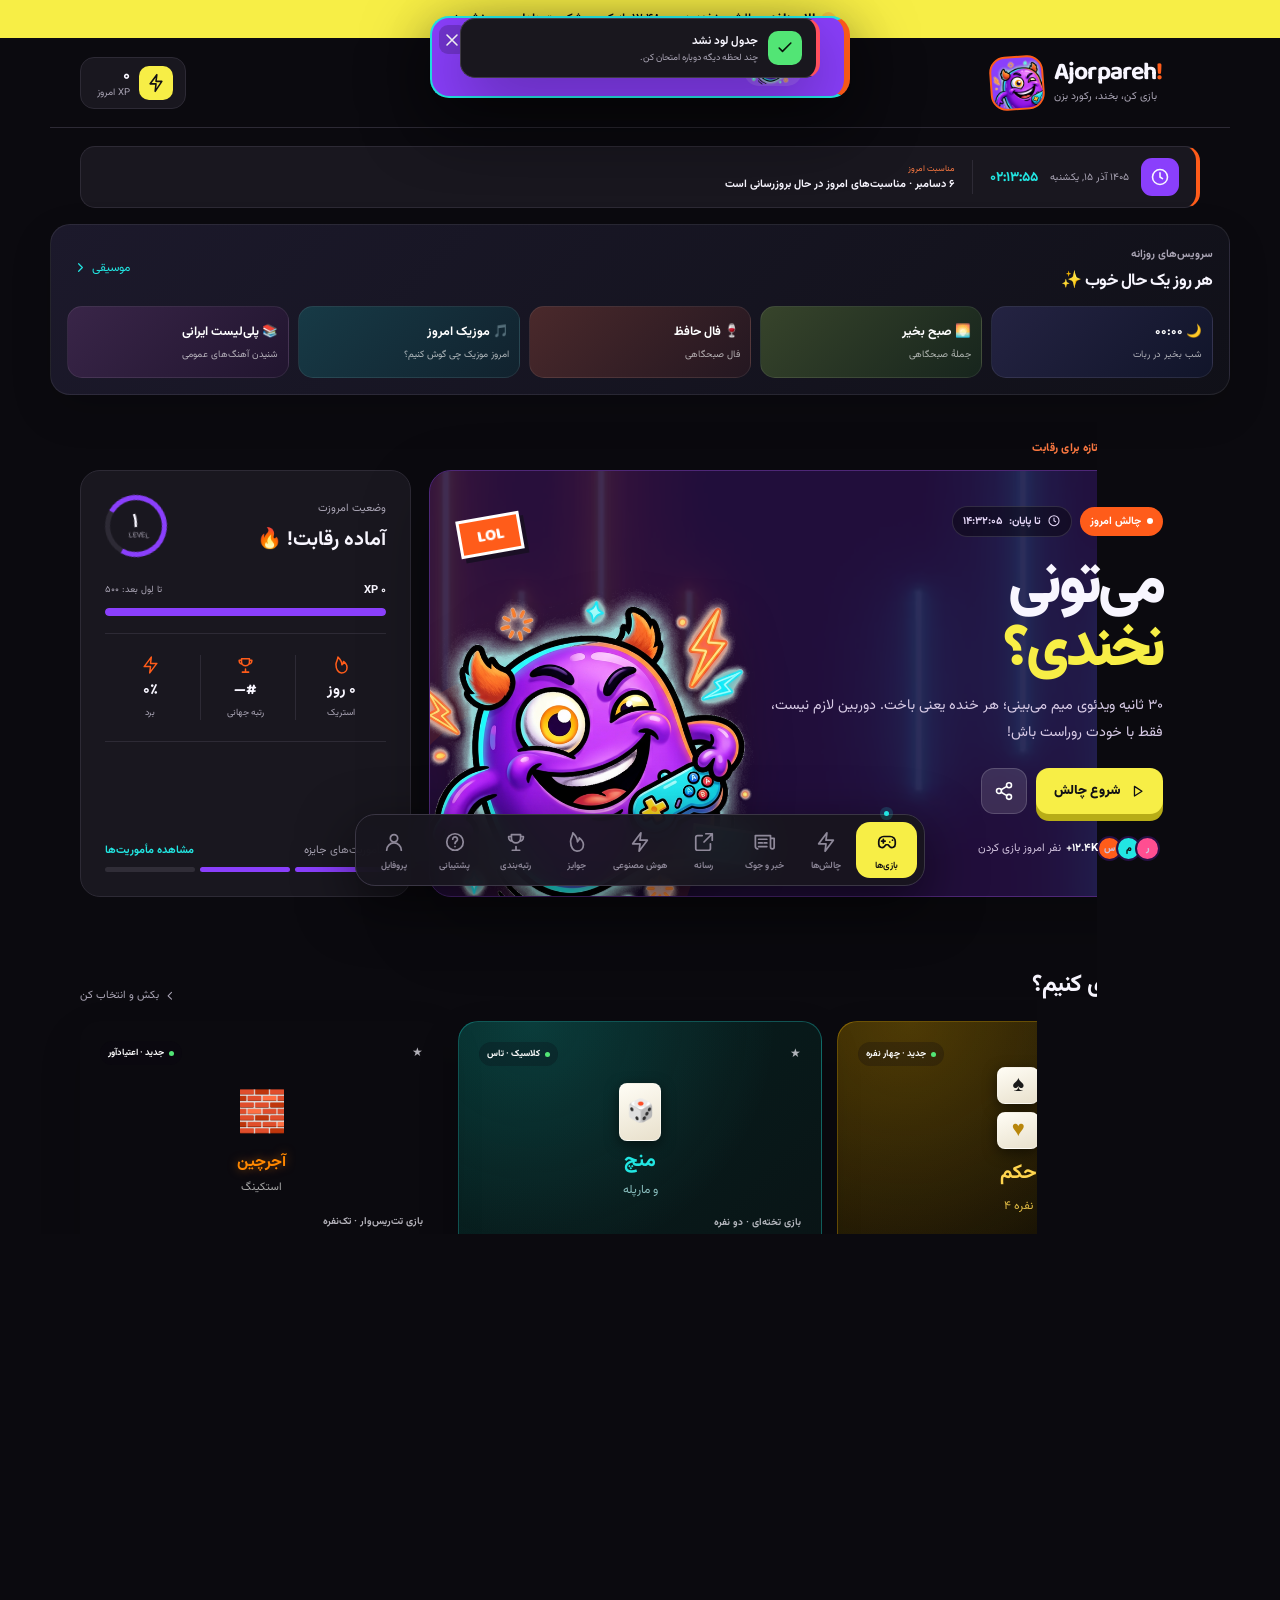
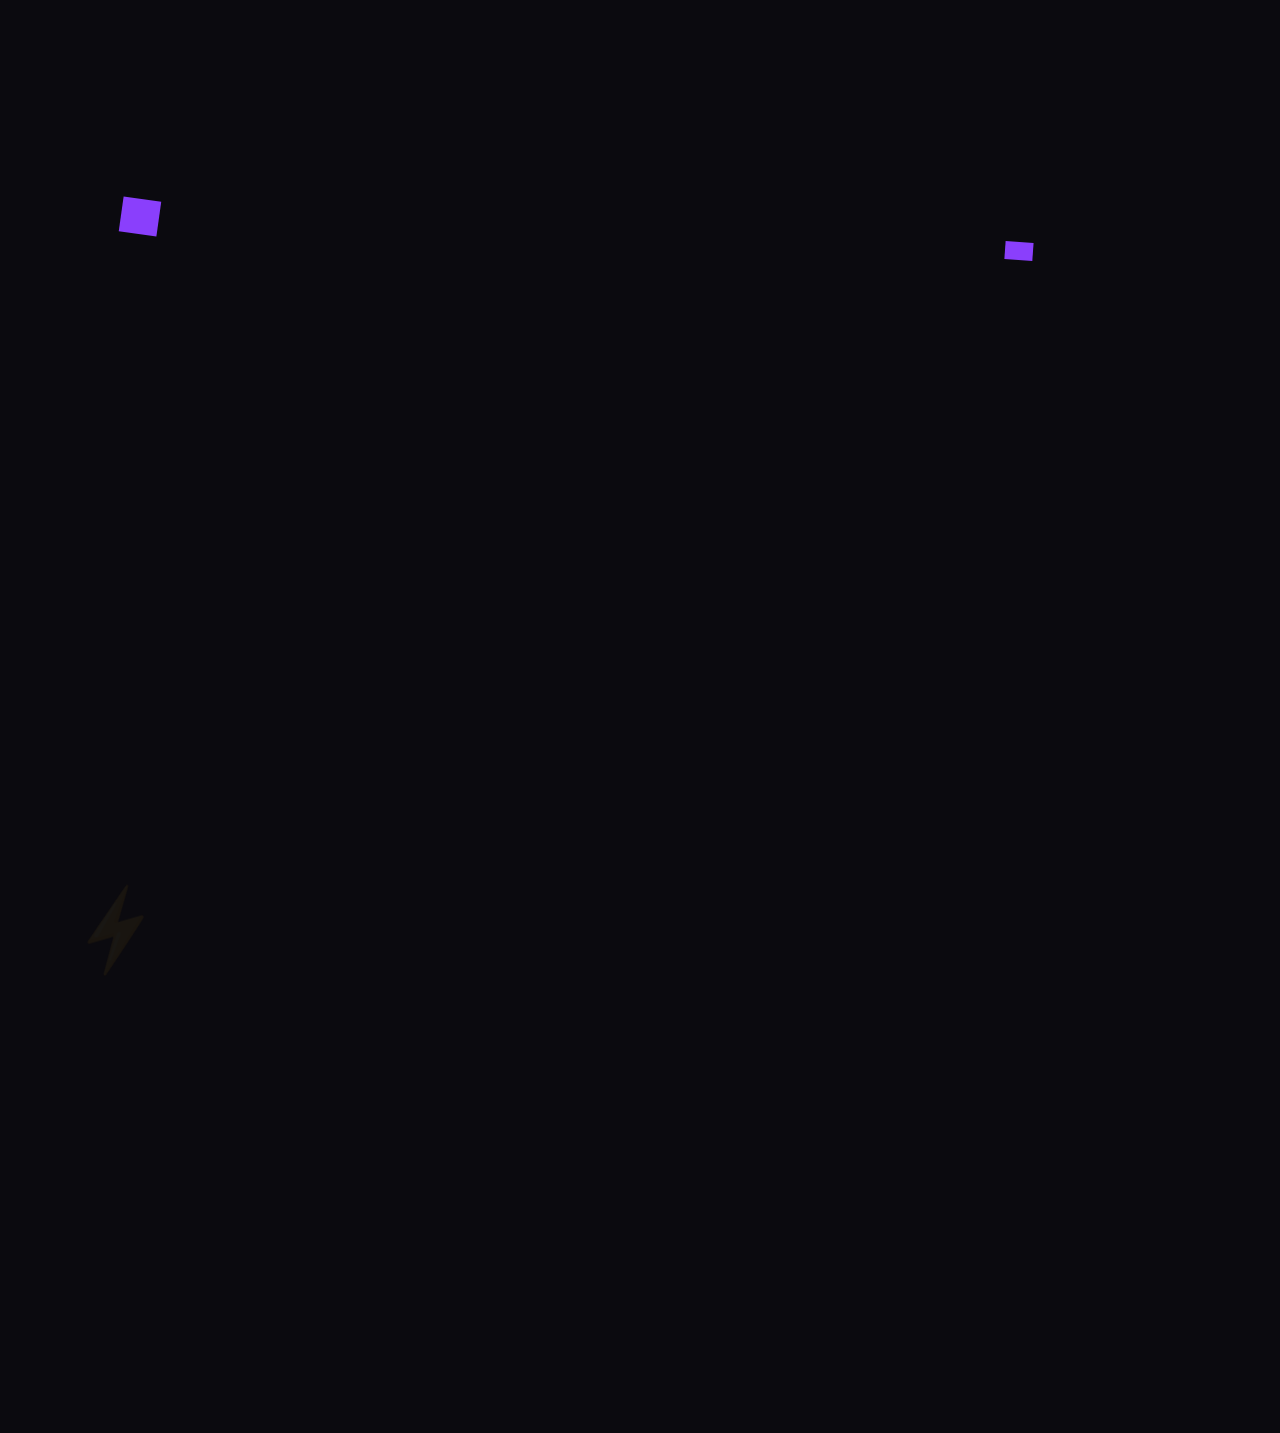
==== commit e7edb2e5: "آدیت امنیتی/عملکردی: ریت‌لیمیت API، رفع race در قرعه‌کشی/پیش‌بینی، بررسی بن در همهٔ endpointها، لود " ====
--- a/webapp/index.html
+++ b/webapp/index.html
@@ -84,11 +84,8 @@
   }
   </script>
   <script src="https://telegram.org/js/telegram-web-app.js" defer></script>
-  <script src="hokm.js?v=1" defer></script>
-  <script src="boardgames.js?v=1" defer></script>
-  <script src="ajorchin.js?v=1" defer></script>
-  <script src="snake.js?v=1" defer></script>
-  <script src="app.js?v=20260808-calendar-quiz" defer></script>
+  <!-- اسکریپت‌های بازی (hokm/boardgames/ajorchin/snake) برای LCP سریع‌تر به‌صورت تنبل داخل app.js لود می‌شوند -->
+  <script src="app.js?v=20260813-audit-perf" defer></script>
   <script>
     if ('serviceWorker' in navigator) {
       navigator.serviceWorker.register('/app/sw.js').catch(() => {});
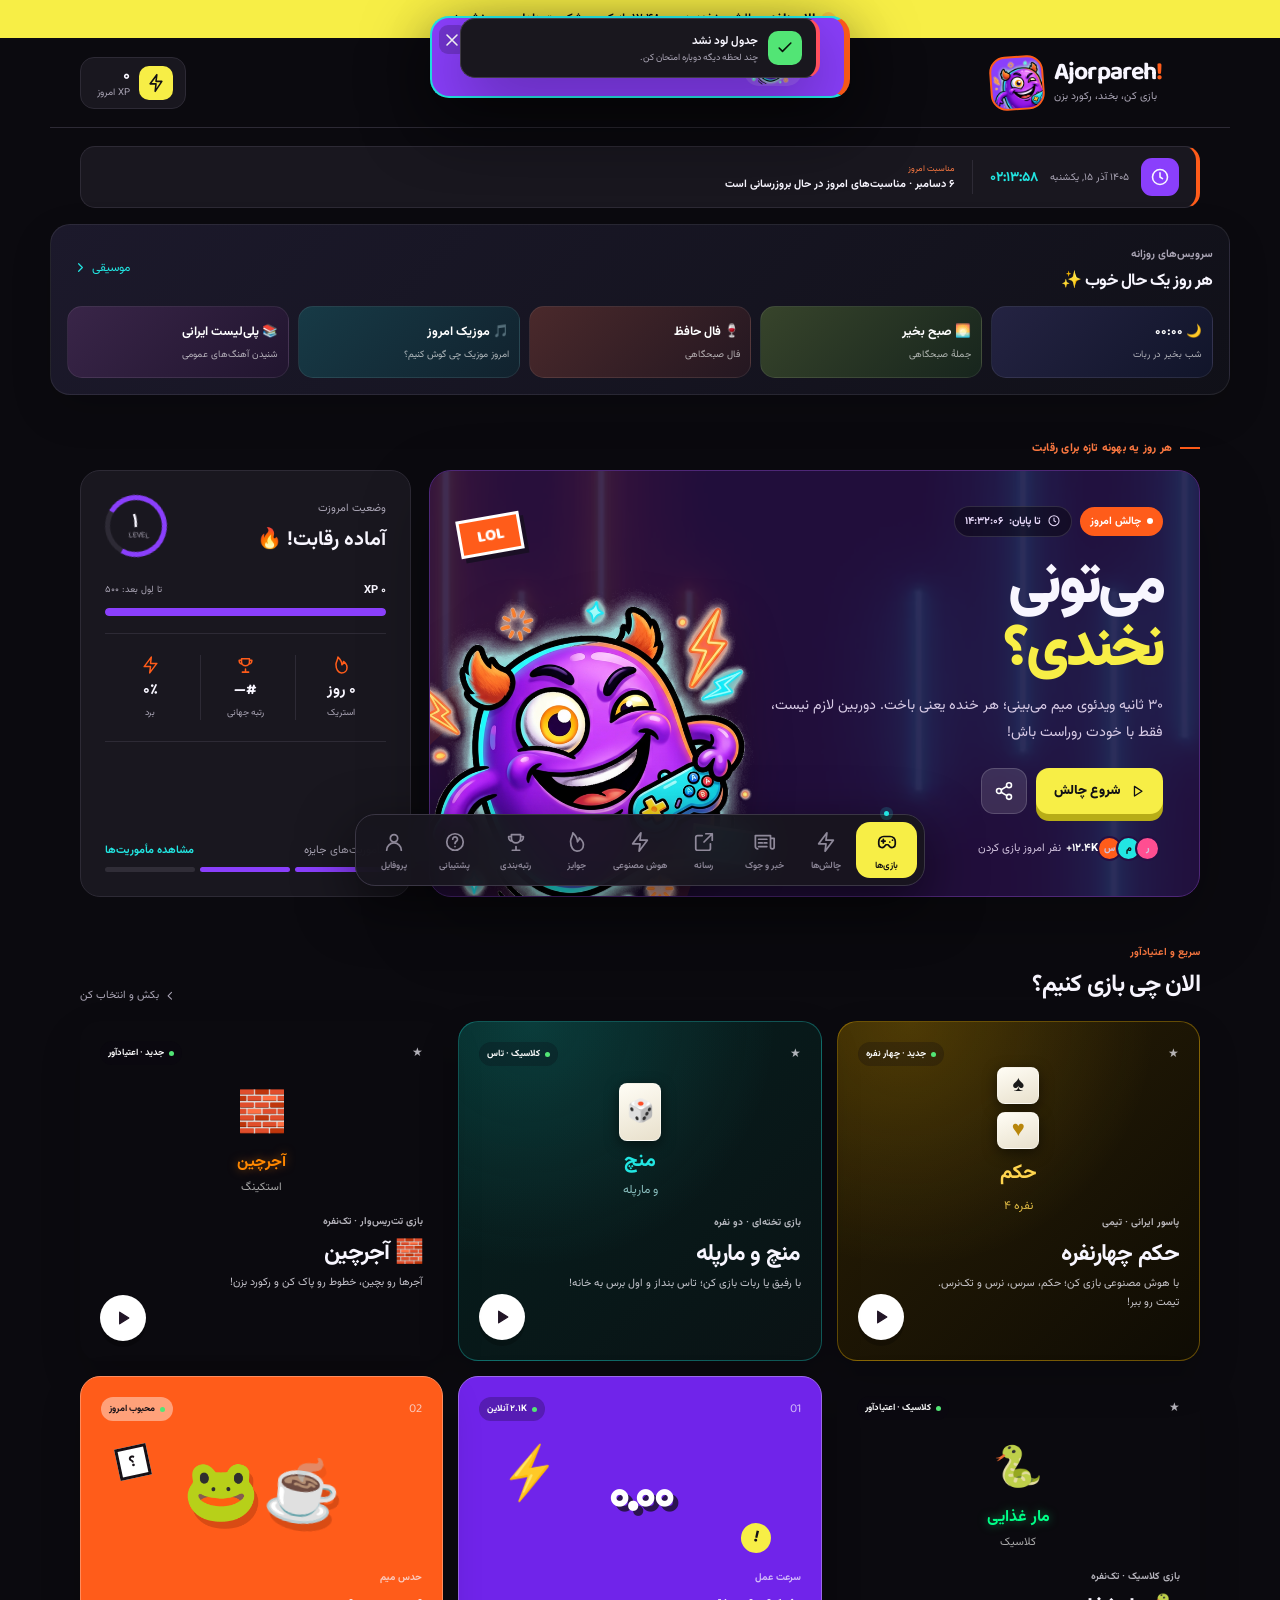
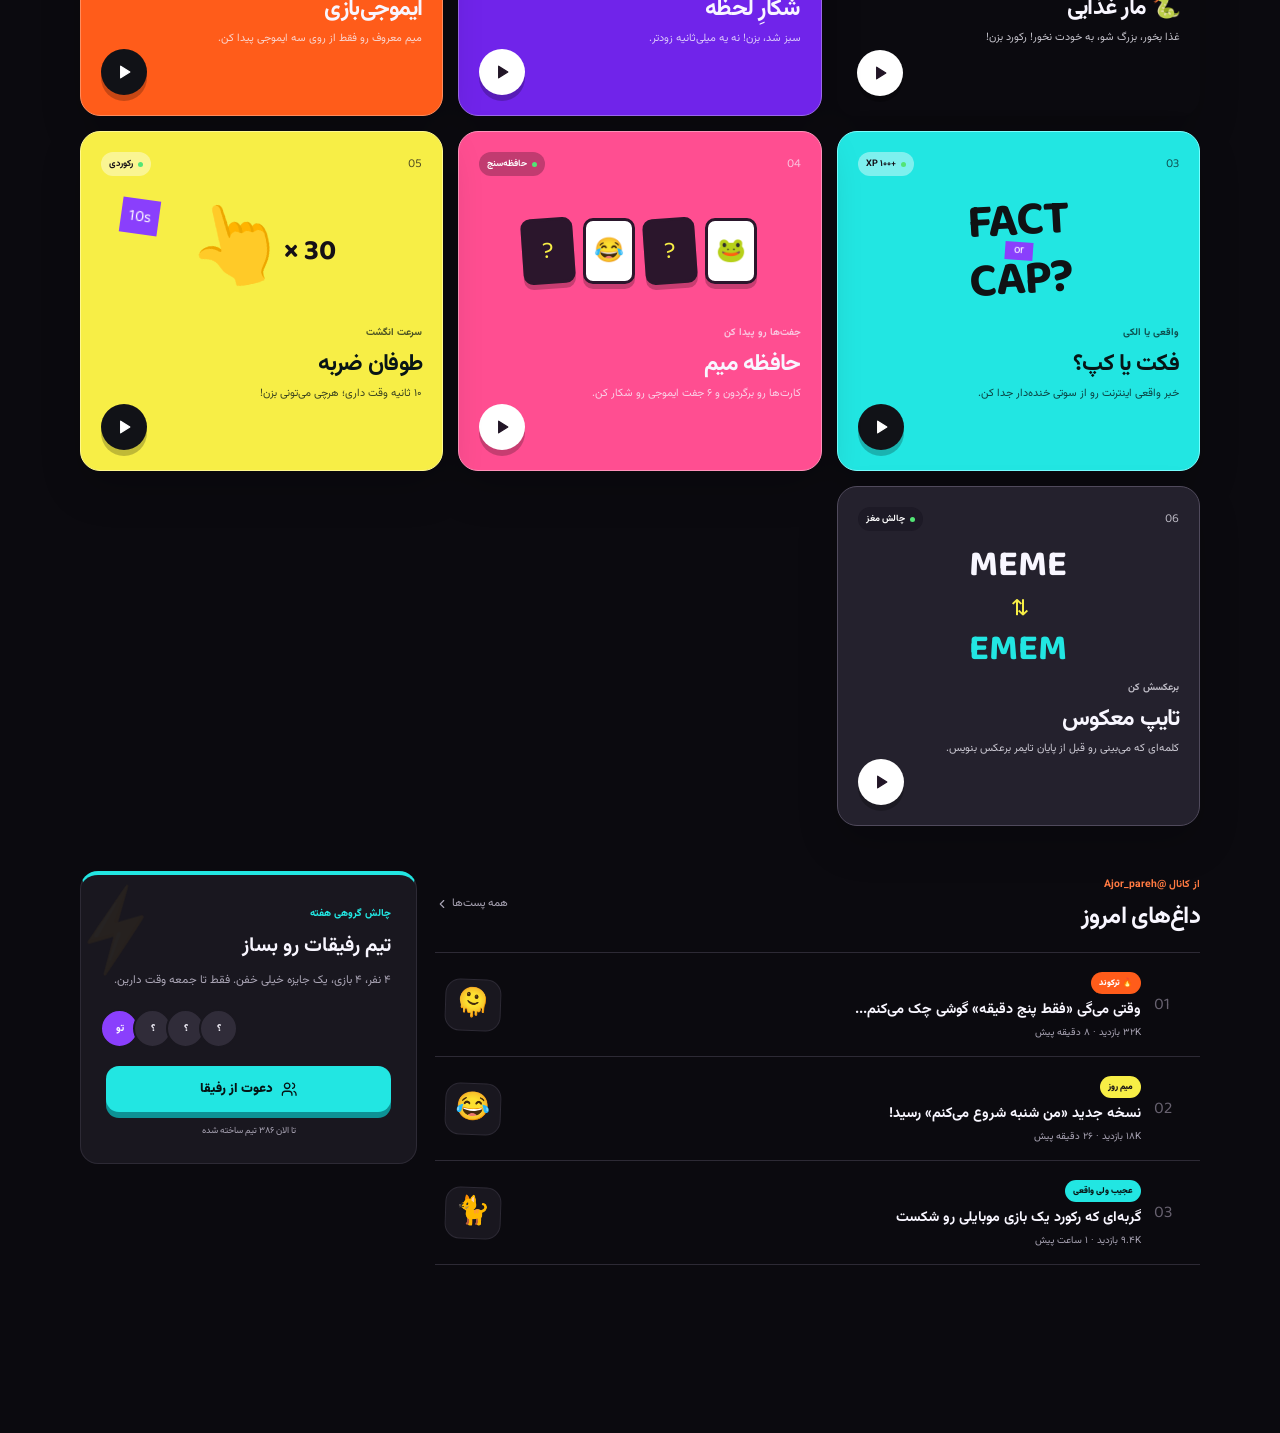
==== commit 28527a30: "Roadmap#2-4: Redis-backed hokm rooms (multi-instance sync), file_id cache (no re-download), skeleton" ====
--- a/webapp/index.html
+++ b/webapp/index.html
@@ -582,14 +582,14 @@
         </div>
         <div class="rewards-grid">
           <section class="wheel-card"><span class="eyebrow">هر روز یک چرخش رایگان</span><h2>گردونه شانس</h2><div class="wheel-disc" id="wheelDisc"><span>🎁</span><i>🪙</i><b>⚡</b></div><p id="spinHint">اولین چرخش امروز رایگانه.</p><button class="btn btn-accent" id="spinButton">بچرخون!</button></section>
-          <section class="club-panel"><div class="section-heading compact"><div><span>آیتم‌های مجازی</span><h2>فروشگاه</h2></div></div><div class="shop-grid" id="shopGrid"><p>در حال دریافت آیتم‌ها...</p></div></section>
+          <section class="club-panel"><div class="section-heading compact"><div><span>آیتم‌های مجازی</span><h2>فروشگاه</h2></div></div><div class="shop-grid" id="shopGrid"><div class="skeleton sk-card"></div><div class="skeleton sk-card"></div><div class="skeleton sk-card"></div></div></section>
         </div>
         <div class="club-lower-grid">
           <section class="club-panel gift-code-panel"><div class="section-heading compact"><div><span>هدیه مدیر و کمپین‌ها</span><h2>فعال‌سازی کد هدیه</h2></div><span>🎟</span></div><form id="miniGiftForm"><input id="miniGiftCode" maxlength="20" autocomplete="off" placeholder="مثلاً AJOR100" required /><button type="submit">دریافت هدیه</button></form><p id="miniGiftHint">کد می‌تونه شامل سکه، XP، سهمیه AI، نشان، استیکر یا گیف باشه.</p></section>
-          <section class="club-panel mission-club"><div class="section-heading compact"><div><span>کار واقعی، جایزه واقعی</span><h2>مأموریت‌های جایزه</h2></div><button class="news-refresh" id="missionRefresh" type="button"><svg><use href="#i-refresh"/></svg> بروزرسانی</button></div><div id="missionList" class="mission-list"><p>در حال محاسبه مأموریت‌ها...</p></div></section>
+          <section class="club-panel mission-club"><div class="section-heading compact"><div><span>کار واقعی، جایزه واقعی</span><h2>مأموریت‌های جایزه</h2></div><button class="news-refresh" id="missionRefresh" type="button"><svg><use href="#i-refresh"/></svg> بروزرسانی</button></div><div id="missionList" class="mission-list"><div class="skeleton sk-line"></div><div class="skeleton sk-line"></div><div class="skeleton sk-line"></div></div></section>
           <section class="club-panel"><div class="section-heading compact"><div><span>با سکه شرکت کن</span><h2>قرعه‌کشی‌ها</h2></div></div><div id="raffleList" class="club-list"><p>فعلاً در حال بررسی...</p></div></section>
-          <section class="club-panel"><div class="section-heading compact"><div><span>ترند بعدی رو حدس بزن</span><h2>پیش‌بینی‌ها</h2></div></div><div id="predictionList" class="club-list"><p>در حال بارگذاری...</p></div></section>
-          <section class="club-panel leaderboard-live"><div class="section-heading compact"><div><span>مسابقه تازه</span><h2>برترین‌های دوره</h2></div><div class="period-tabs"><button class="active" data-live-board="weekly">هفته</button><button data-live-board="monthly">ماه</button></div></div><div id="liveLeaderboard" class="live-leaderboard"><p>در حال محاسبه...</p></div></section>
+          <section class="club-panel"><div class="section-heading compact"><div><span>ترند بعدی رو حدس بزن</span><h2>پیش‌بینی‌ها</h2></div></div><div id="predictionList" class="club-list"><div class="skeleton sk-line"></div><div class="skeleton sk-line"></div><div class="skeleton sk-line"></div></div></section>
+          <section class="club-panel leaderboard-live"><div class="section-heading compact"><div><span>مسابقه تازه</span><h2>برترین‌های دوره</h2></div><div class="period-tabs"><button class="active" data-live-board="weekly">هفته</button><button data-live-board="monthly">ماه</button></div></div><div id="liveLeaderboard" class="live-leaderboard"><div class="skeleton sk-line"></div><div class="skeleton sk-line"></div><div class="skeleton sk-line"></div></div></section>
         </div>
       </section>
 
@@ -669,7 +669,7 @@
               <label>زمان به وقت تهران<input id="reminderTime" type="datetime-local" required /></label>
               <button class="btn btn-cyan" type="submit">ثبت یادآور</button>
             </form>
-            <div class="reminder-list" id="reminderList"><p>در حال دریافت یادآورها...</p></div>
+            <div class="reminder-list" id="reminderList"><div class="skeleton sk-line"></div><div class="skeleton sk-line"></div><div class="skeleton sk-line"></div></div>
           </div>
         </section>
         <p class="ai-privacy-note"><svg><use href="#i-shield"/></svg> رمز، کد ورود، اطلاعات بانکی و متن محرمانه برای هوش مصنوعی نفرست.</p>
@@ -705,7 +705,7 @@
         </div>
         <section class="reviews-section" aria-labelledby="reviews-title">
           <div class="section-heading compact"><div><span>بازخورد و تجربه</span><h2 id="reviews-title">نظرات کاربران</h2></div><span class="demo-label">نمونه‌های نمایشی مشخص شده‌اند</span></div>
-          <div class="reviews-grid" id="reviewsGrid" aria-live="polite"><p>در حال دریافت نظرها...</p></div>
+          <div class="reviews-grid" id="reviewsGrid" aria-live="polite"><div class="skeleton sk-card"></div><div class="skeleton sk-card"></div></div>
           <form class="review-form" id="reviewForm">
             <div><label>امتیاز<select id="reviewRating"><option value="5">۵ ستاره</option><option value="4">۴ ستاره</option><option value="3">۳ ستاره</option><option value="2">۲ ستاره</option><option value="1">۱ ستاره</option></select></label></div>
             <label>نظر شما<textarea id="reviewText" minlength="5" maxlength="500" required placeholder="کدوم بخش Mini App رو بیشتر دوست داشتی؟"></textarea></label>
@@ -786,7 +786,7 @@
           <div><span class="section-kicker"><span></span> سرویس‌های اشتراکی با ستاره</span><h1 id="shop-title">فروشگاه سرویس‌ها</h1><p>V2Ray و NPV اختصاصی — پرداخت با ستاره‌های تلگرام ⭐ مستقیم از همین‌جا.</p></div>
           <div class="coin-balance"><span>💱 نرخ هر ستاره</span><b id="shopStarRate">…</b><small>قیمت رسمی تلگرام × دلار لحظه‌ای</small></div>
         </div>
-        <div id="shopCatalog" class="club-lower-grid"><p>در حال بارگذاری سرویس‌ها...</p></div>
+        <div id="shopCatalog" class="club-lower-grid"><div class="skeleton sk-card"></div><div class="skeleton sk-card"></div></div>
         <div class="page-gap"></div>
       </section>
     </main>
--- a/webapp/styles.css
+++ b/webapp/styles.css
@@ -1075,3 +1075,30 @@
 
 .music-quick-actions { display:flex; flex-wrap:wrap; gap:8px; margin: 0 0 14px; }
 .music-quick-actions .btn { min-height:34px; }
+
+/* ===== Skeleton Screen — بارگذاری نرم و بدون پرش ===== */
+.skeleton-wrap { display: flex; flex-direction: column; gap: 10px; padding: 4px 0; }
+.skeleton {
+  position: relative;
+  overflow: hidden;
+  background: rgba(255, 255, 255, 0.07);
+  border-radius: 10px;
+  min-height: 14px;
+}
+.skeleton.sk-title { width: 45%; height: 18px; }
+.skeleton.sk-line { width: 100%; height: 13px; }
+.skeleton.sk-line.short { width: 70%; }
+.skeleton.sk-card { height: 64px; border-radius: 14px; }
+.skeleton.sk-badge { width: 56px; height: 56px; border-radius: 14px; flex-shrink: 0; }
+.skeleton.sk-row { display: flex; align-items: center; gap: 10px; }
+.skeleton::after {
+  content: "";
+  position: absolute;
+  inset: 0;
+  transform: translateX(-100%);
+  background: linear-gradient(90deg, transparent, rgba(255, 255, 255, 0.09), transparent);
+  animation: skeleton-shimmer 1.4s infinite;
+}
+@keyframes skeleton-shimmer {
+  100% { transform: translateX(100%); }
+}
